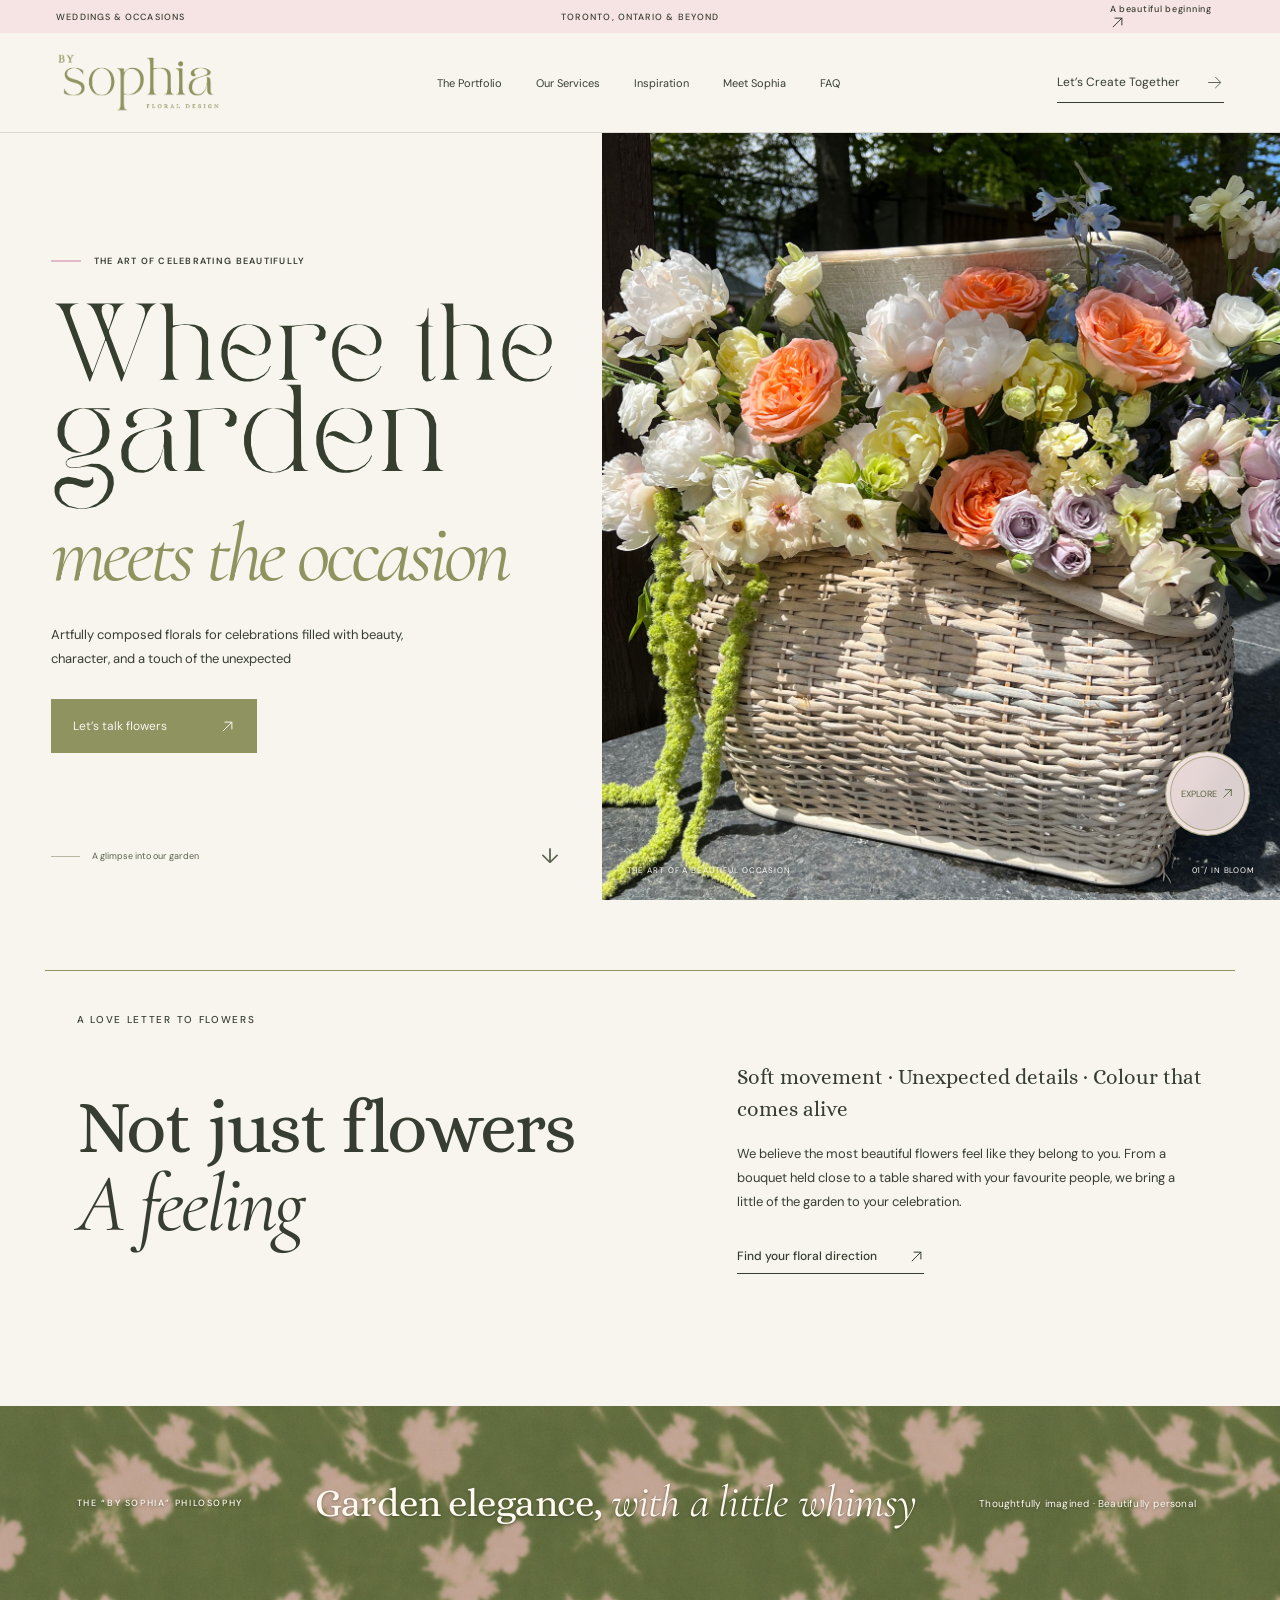
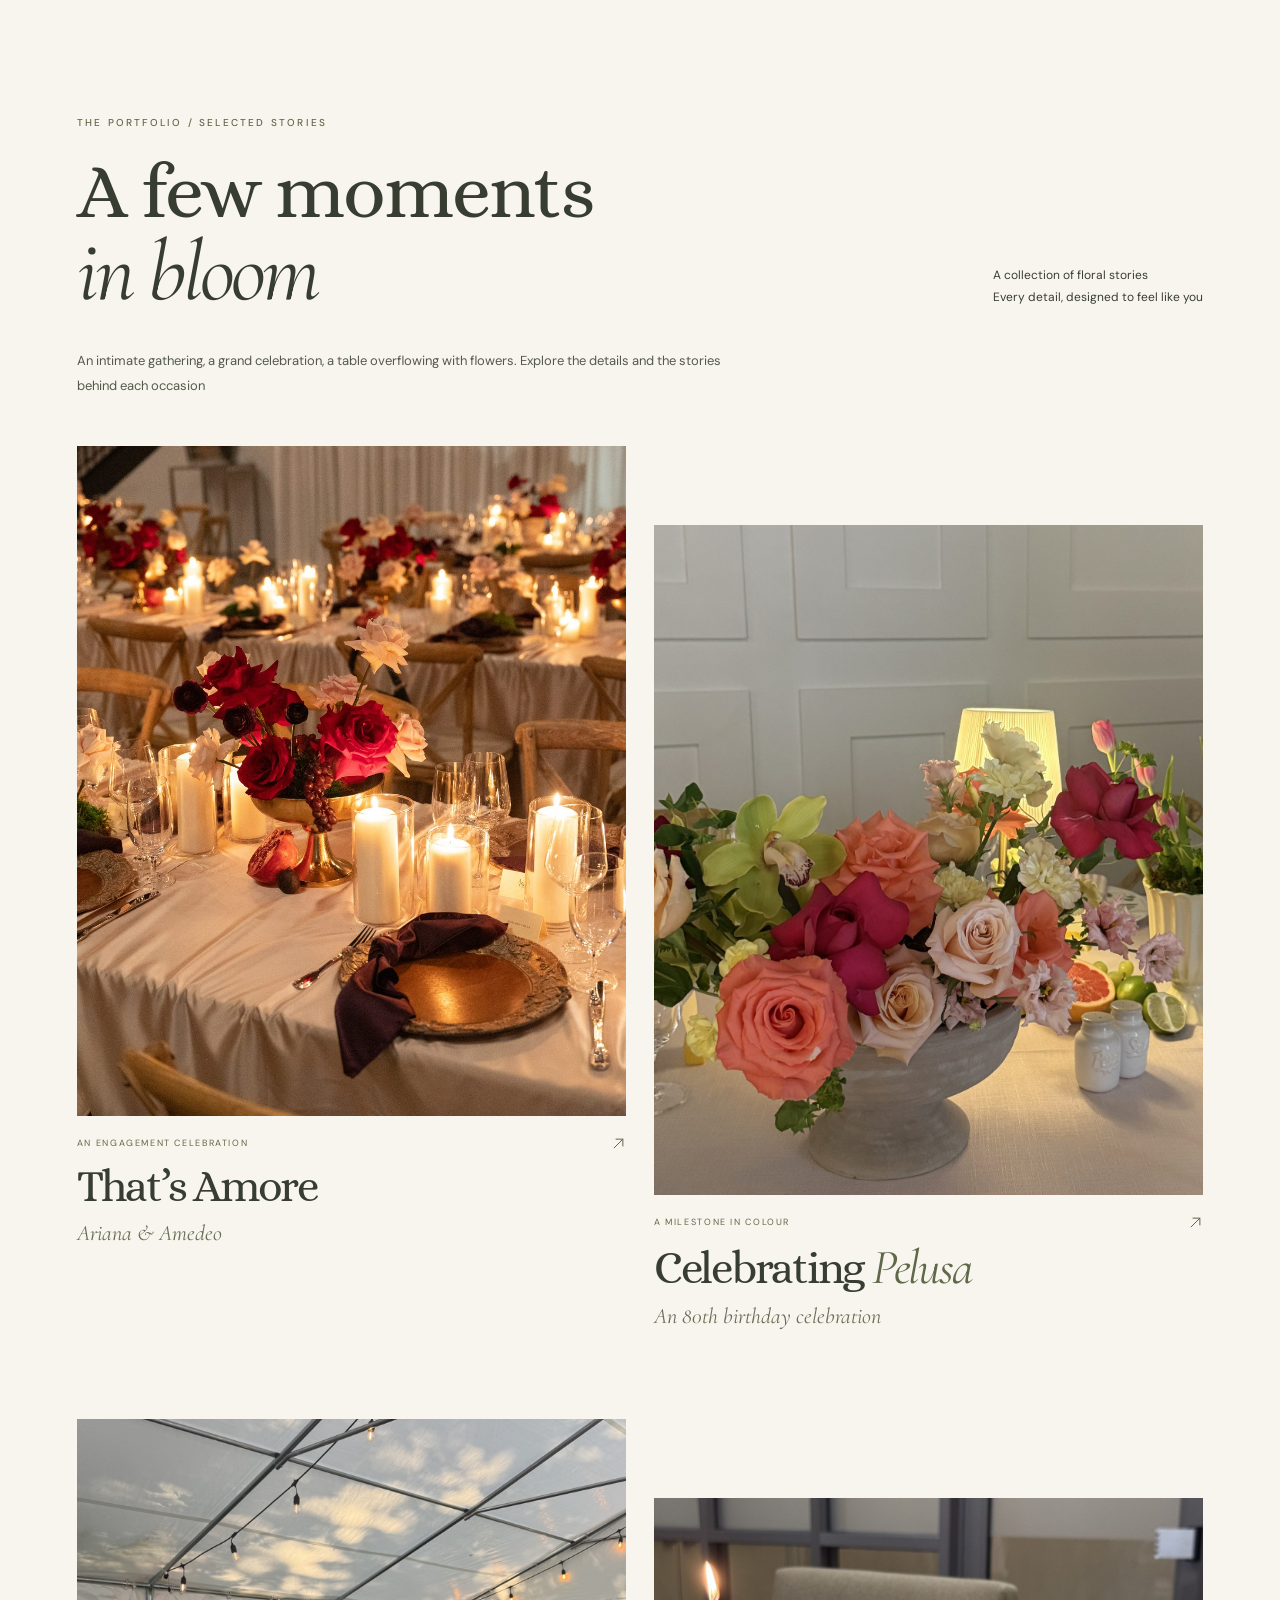
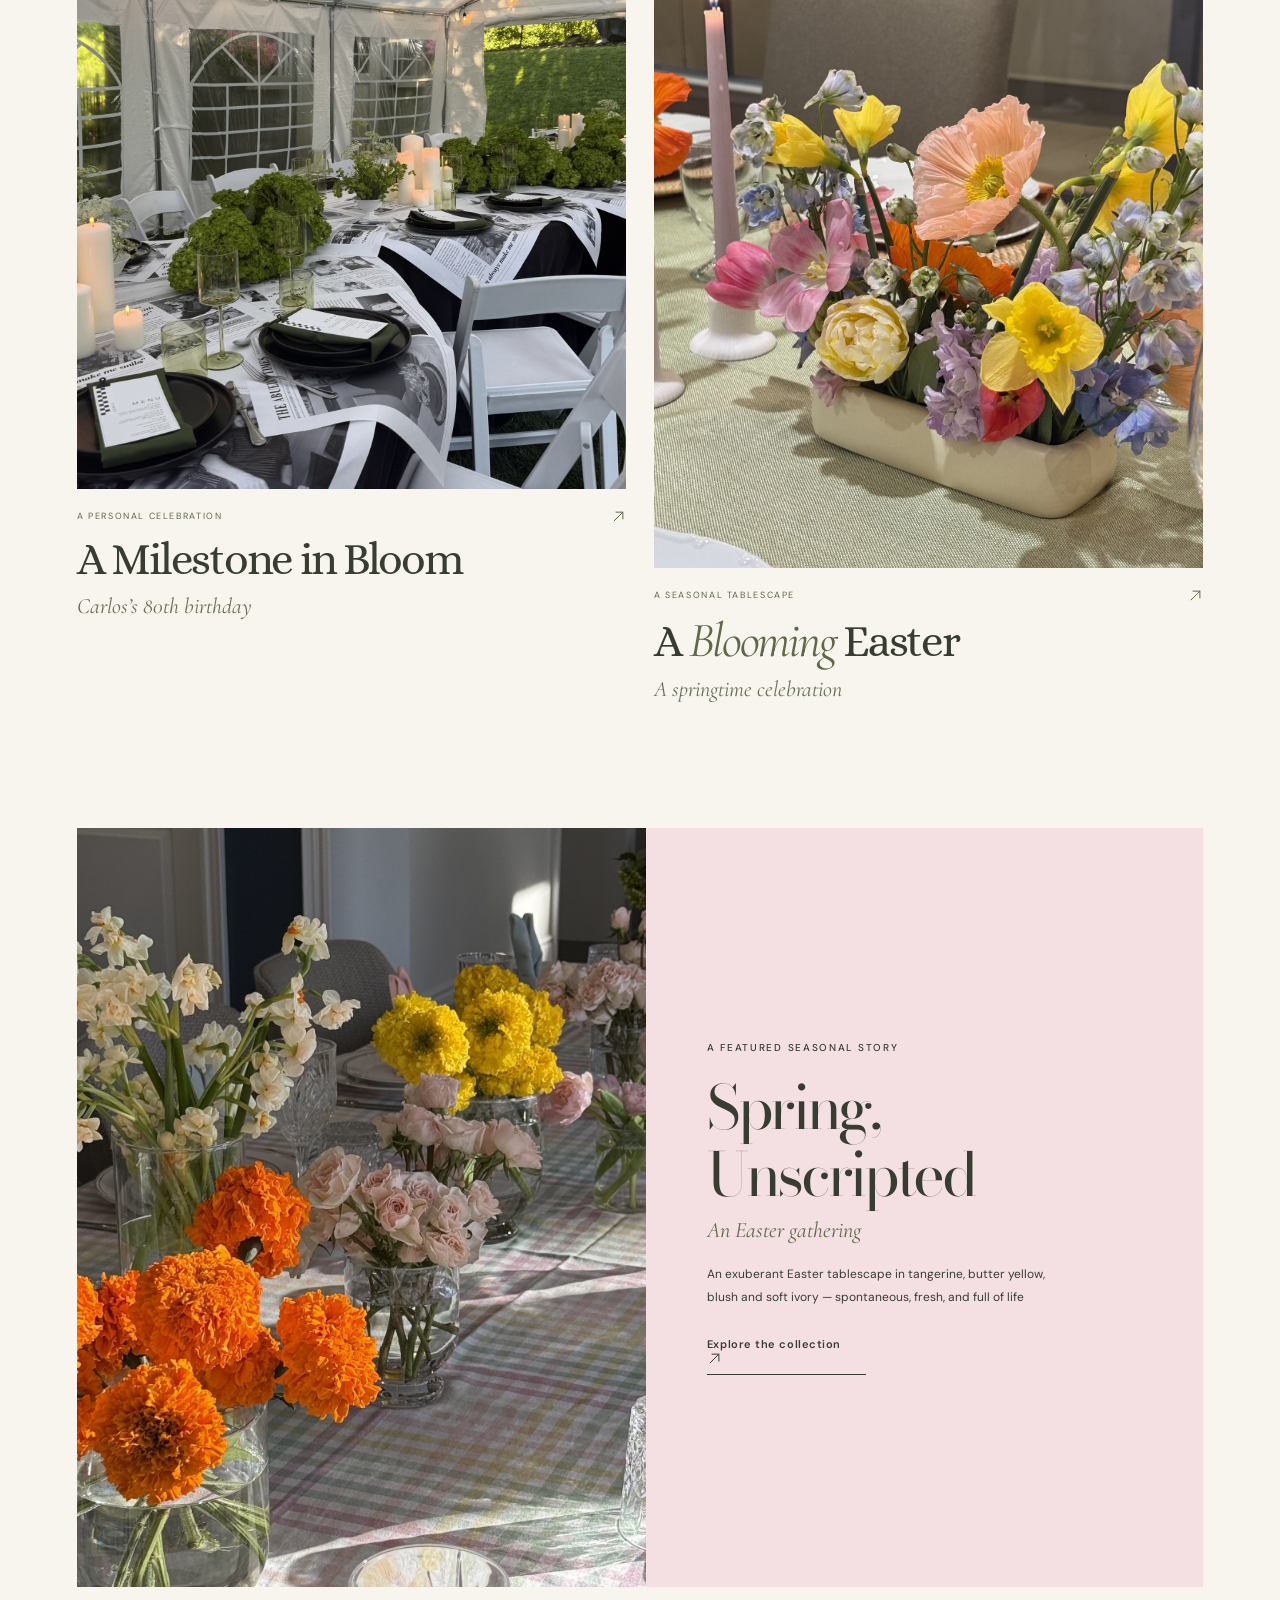
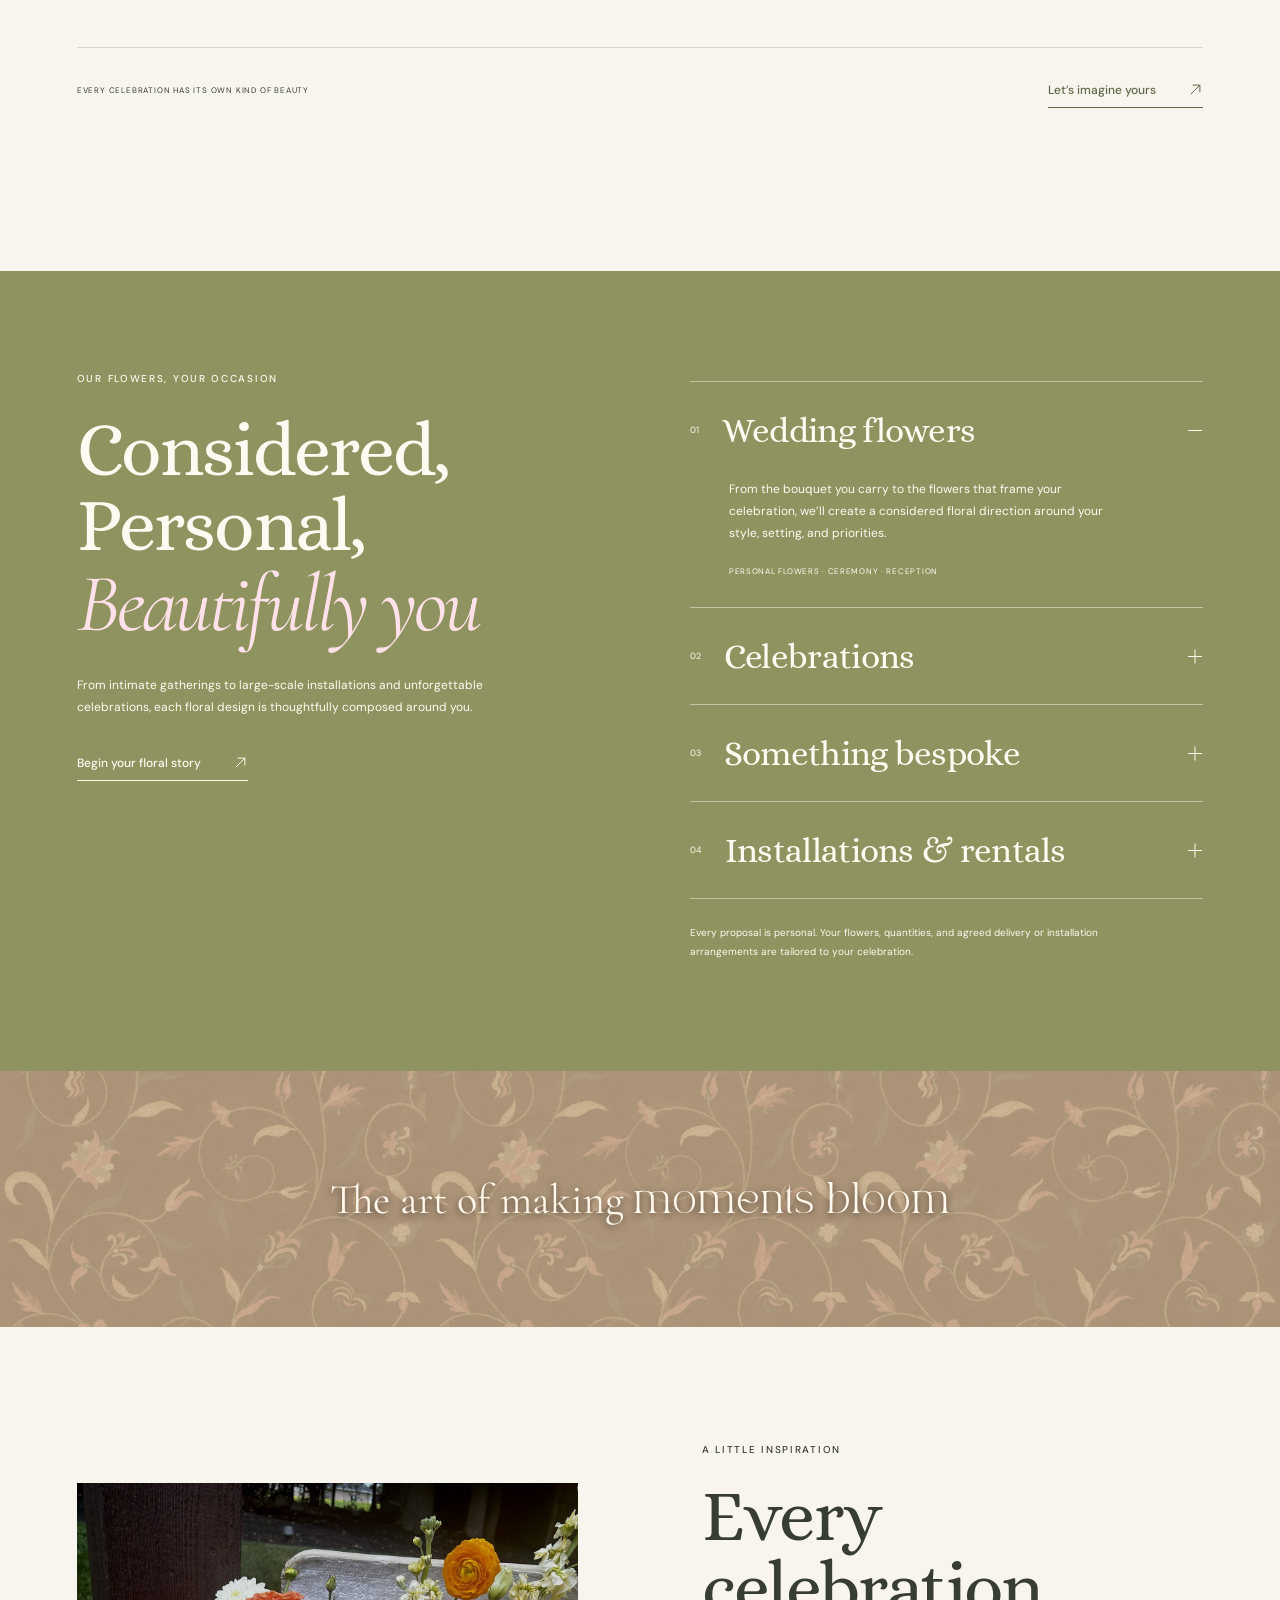
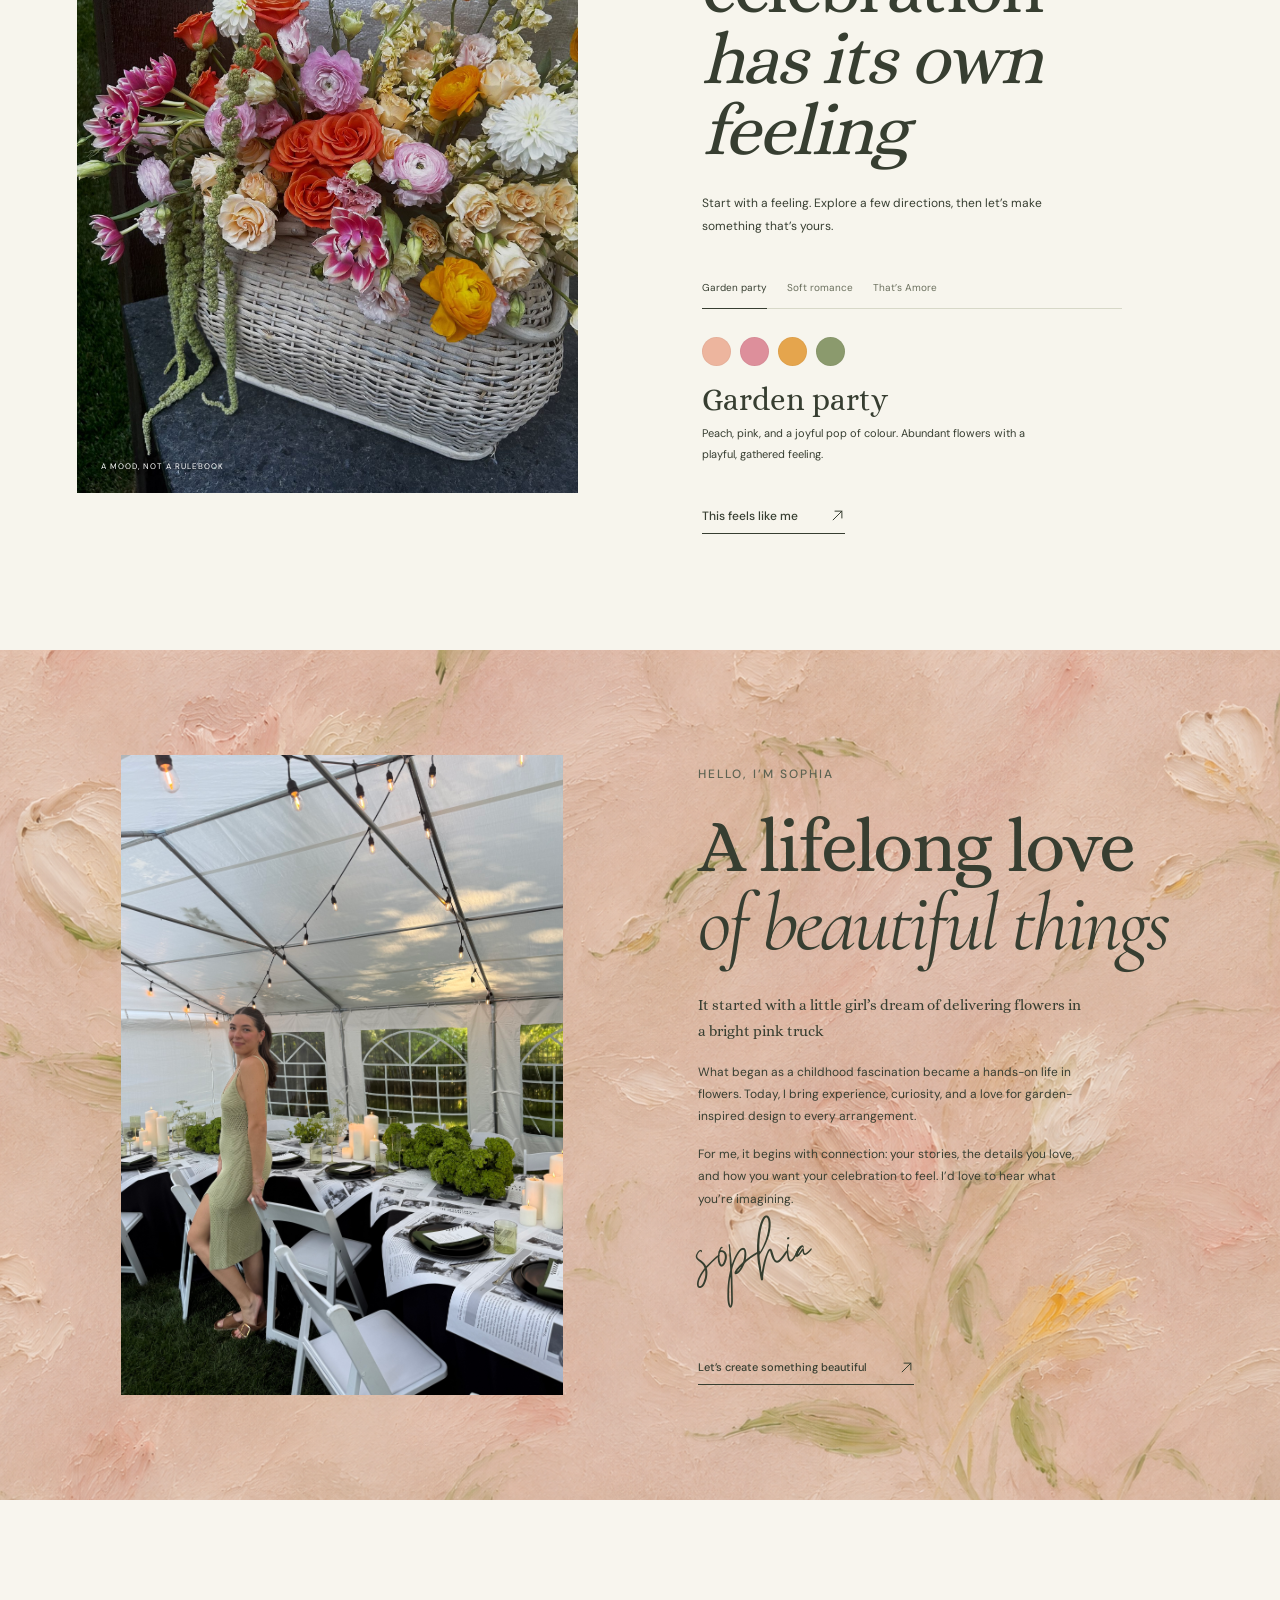
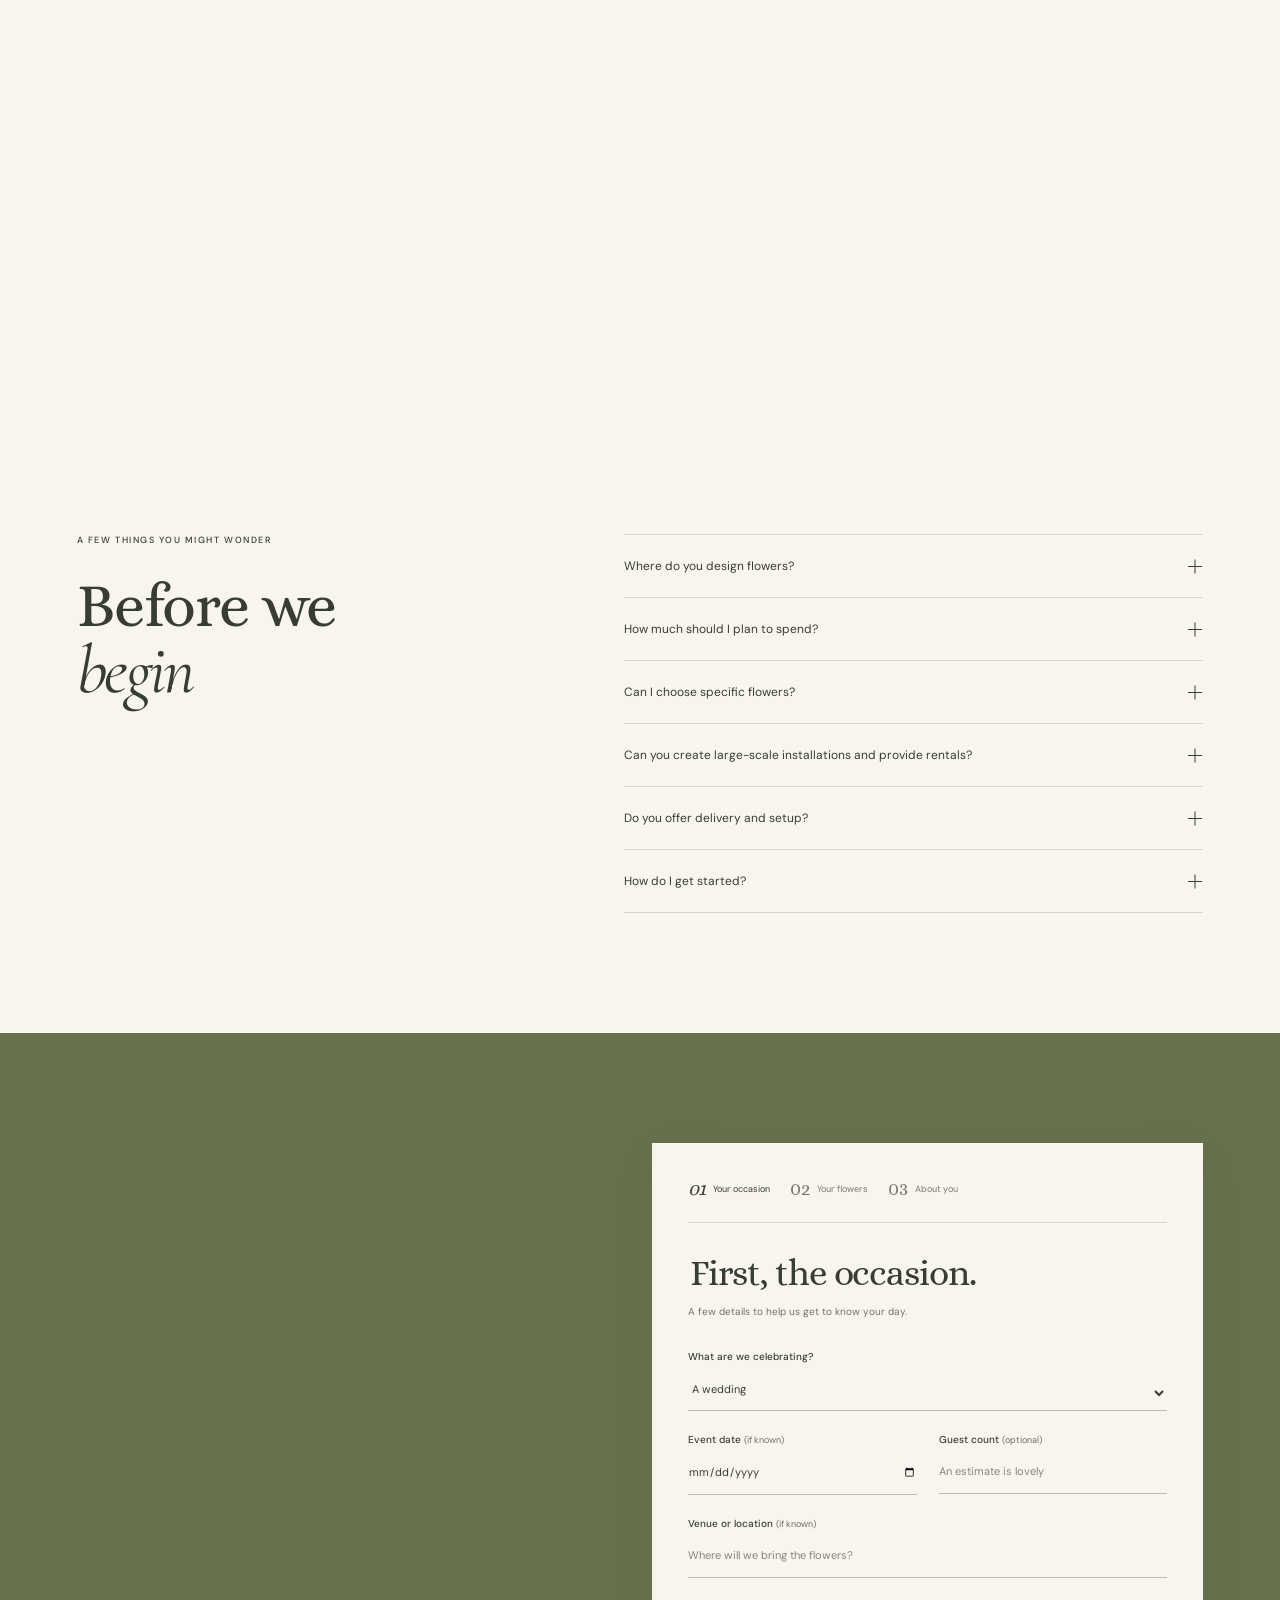
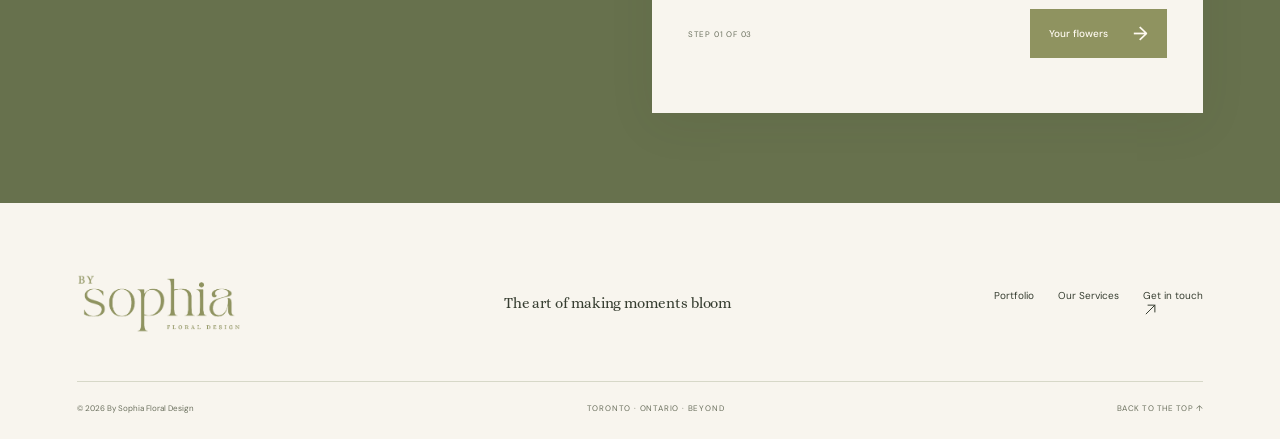
==== index.html @ 2175a959 "Restore original homepage structure and remove incorrect vines" ====
<!doctype html>


<html lang="en">
<head>
<meta charset="utf-8"/>
<meta content="width=device-width, initial-scale=1" name="viewport"/>
<meta content="#8f9360" name="theme-color"/>
<meta content="Garden-inspired wedding and event floral design in Toronto and the GTA. By Sophia Floral Design creates custom bouquets, tablescapes and floral installations." name="description"/>
<title>Toronto Wedding &amp; Event Floral Designer | By Sophia Floral Design</title>
<link rel="canonical" href="https://bysophiafloraldesign.ca/"/>
<meta property="og:type" content="website"/>
<meta property="og:site_name" content="By Sophia Floral Design"/>
<meta property="og:title" content="Toronto Wedding &amp; Event Floral Designer | By Sophia Floral Design"/>
<meta property="og:description" content="Garden-inspired wedding and event floral design in Toronto and the GTA. By Sophia Floral Design creates custom bouquets, tablescapes and floral installations."/>
<meta property="og:url" content="https://bysophiafloraldesign.ca/"/>
<meta property="og:image" content="https://bysophiafloraldesign.ca/assets/images/editorial-01.jpg"/>
<meta name="twitter:card" content="summary_large_image"/>
<script type="application/ld+json">{"@context":"https://schema.org","@type":"Florist","name":"By Sophia Floral Design","url":"https://bysophiafloraldesign.ca/","image":"https://bysophiafloraldesign.ca/assets/images/editorial-01.jpg","description":"Garden-inspired wedding and event floral design in Toronto and the GTA. By Sophia Floral Design creates custom bouquets, tablescapes and floral installations.","email":"bysophiafloraldesign@gmail.com","areaServed":[{"@type":"Place","name":"Toronto, Ontario"},{"@type":"Place","name":"Greater Toronto Area, Ontario"}],"hasOfferCatalog":{"@type":"OfferCatalog","name":"Floral Design Services","itemListElement":[{"@type":"OfferCatalog","name":"Wedding floral design"},{"@type":"OfferCatalog","name":"Event floral design"},{"@type":"OfferCatalog","name":"Floral installations and tablescapes"}]}}</script>

<link href="assets/favicon-s.svg?v=3" rel="icon" type="image/svg+xml"/>
<link href="https://fonts.googleapis.com" rel="preconnect"/><link crossorigin="" href="https://fonts.gstatic.com" rel="preconnect"/><link href="https://fonts.googleapis.com/css2?family=Alice&amp;family=Bodoni+Moda:ital,wght@0,400;1,400&amp;family=Cormorant+Garamond:ital,wght@0,400;1,400&amp;family=DM+Sans:wght@400;500;600&amp;display=swap" rel="stylesheet"/>
<link href="styles.css" rel="stylesheet"/><link href="approved-design.css?v=20261114-damask" rel="stylesheet"/>
<script defer="" src="script.js?v=palette-mood-4"></script>
<link rel="preconnect" href="https://fonts.googleapis.com"/><link rel="preconnect" href="https://fonts.gstatic.com" crossorigin/><link href="https://fonts.googleapis.com/css2?family=Pinyon+Script&amp;display=swap" rel="stylesheet"/><style>
/* Flower-first editorial strip: pale warm wash, readable one-line title. */
@font-face{font-family:"Tan Pearl";src:url("tan-pearl.otf") format("opentype");font-display:swap}
.editorial-break.editorial-break-full{display:block!important;position:relative!important;height:clamp(180px,20vw,270px)!important;min-height:0!important;overflow:hidden!important;background:#d6c4a7}
.editorial-break.editorial-break-full>img{position:absolute!important;inset:0!important;width:100%!important;height:100%!important;object-fit:cover!important;object-position:50% 35%!important;filter:none!important}
.editorial-break.editorial-break-full:after{content:"";position:absolute!important;inset:0!important;background:rgba(220,198,163,.68)!important;pointer-events:none}
.editorial-break.editorial-break-full .editorial-break-copy{position:absolute!important;inset:0!important;top:0!important;left:0!important;right:0!important;bottom:0!important;transform:none!important;display:flex!important;align-items:center!important;justify-content:center!important;text-align:center!important;max-width:none!important;width:100%!important;padding:8px 12px!important;box-sizing:border-box!important;z-index:2!important;color:#fffaf1!important}
.editorial-break.editorial-break-full .editorial-break-copy p.editorial-statement{display:flex!important;flex-direction:row!important;align-items:baseline!important;justify-content:center!important;gap:.22em!important;font-size:clamp(27px,3.3vw,57px)!important;line-height:1.12!important;letter-spacing:0!important;margin:0!important;padding:0!important;white-space:nowrap!important;max-width:100%!important;color:#fffaf1!important;text-shadow:0 1px 5px rgba(38,36,27,.17)!important;transform:none!important}
.editorial-break-full .editorial-statement-serif{font-family:"Cormorant Garamond",Georgia,serif!important;font-size:1em!important;font-weight:400!important;font-style:normal!important;white-space:nowrap!important}
.editorial-break-full .editorial-statement-pearl{font-family:"Tan Pearl",Georgia,serif!important;font-size:.73em!important;font-weight:400!important;font-style:normal!important;white-space:nowrap!important}
@media(max-width:800px){
.editorial-break.editorial-break-full{height:145px!important;min-height:0!important}
.editorial-break.editorial-break-full>img{object-position:50% 35%!important;transform:scale(1.4)!important;transform-origin:50% 35%!important}
.editorial-break.editorial-break-full:after{background:rgba(220,198,163,.72)!important}
.editorial-break.editorial-break-full .editorial-break-copy p.editorial-statement{font-size:clamp(17px,4.35vw,32px)!important;gap:.16em!important}
}
</style></head>
<body>
<a class="skip-link" href="#main">Skip to content</a>
<div class="announcement"><span>WEDDINGS &amp; OCCASIONS</span><span class="announcement-location">TORONTO, ONTARIO &amp; BEYOND</span><a href="#enquire">A beautiful beginning <span aria-hidden="true"><svg class="text-arrow-icon" aria-hidden="true" viewBox="0 0 24 24" width="15" height="15" fill="none" stroke="currentColor" stroke-width="1.6" stroke-linecap="round" stroke-linejoin="round"><path d="M5 19 19 5M8 5h11v11"/></svg></span></a></div>
<header class="site-header" id="top">
<a aria-label="By Sophia Floral Design home" class="brand" href="#top" onclick="window.scrollTo({top:0,behavior:'smooth'});return false;"><img alt="By Sophia Floral Design" class="brand-logo" src="assets/logo-olive.png"/></a>
<nav aria-label="Main navigation" class="desktop-nav"><a href="#portfolio">The Portfolio</a><a href="#flowers">Our Services</a><a href="#inspiration">Inspiration</a><a href="#sophia">Meet Sophia</a><a href="#faq">FAQ</a></nav>
<a class="nav-enquire" href="#enquire">Let’s Create Together <svg aria-hidden="true" viewbox="0 0 24 24"><path d="M4 12h15M13 5l7 7-7 7"></path></svg></a>
<button aria-controls="mobile-nav" aria-expanded="false" aria-label="Open navigation" class="menu-toggle"><span></span><span></span></button>
<nav aria-label="Mobile navigation" class="mobile-nav" hidden="" id="mobile-nav"><a href="#portfolio">The Portfolio</a><a href="#flowers">Our Services</a><a href="#inspiration">Inspiration</a><a href="#sophia">Meet Sophia</a><a href="#faq">FAQ</a><a href="#enquire">Enquire about your flowers <span aria-hidden="true"><svg class="text-arrow-icon" aria-hidden="true" viewBox="0 0 24 24" width="15" height="15" fill="none" stroke="currentColor" stroke-width="1.6" stroke-linecap="round" stroke-linejoin="round"><path d="M5 19 19 5M8 5h11v11"/></svg></span></a></nav>
</header>
<main id="main">
<section aria-labelledby="hero-title" class="approved-hero" id="hero">
<div class="approved-hero-copy"><div class="approved-hero-inner">
<p class="approved-eyebrow">THE ART OF CELEBRATING BEAUTIFULLY</p>
<h1 id="hero-title" aria-label="Where the garden meets the occasion"><span class="approved-tan-line approved-tan-one"><img src="assets/tan-where-the.svg" alt=""></span><span class="approved-tan-line approved-tan-two"><img src="assets/tan-garden.svg" alt=""></span><em>meets the occasion</em></h1>
<p class="approved-description">Artfully composed florals for celebrations filled with beauty, character, and a touch of the unexpected</p>
<a class="approved-cta" href="#enquire">Let’s talk flowers <span aria-hidden="true"><svg class="text-arrow-icon" aria-hidden="true" viewBox="0 0 24 24" width="15" height="15" fill="none" stroke="currentColor" stroke-width="1.6" stroke-linecap="round" stroke-linejoin="round"><path d="M5 19 19 5M8 5h11v11"/></svg></span></a></div>
<div class="approved-hero-bottom"><span>A glimpse into our garden</span><span>↓</span></div></div>
<div class="approved-hero-photo"><img src="IMG_4967%202.jpeg" alt="Colourful garden floral basket arrangement"><div class="approved-photo-caption"><span>THE ART OF A BEAUTIFUL OCCASION</span><span>01 / IN BLOOM</span></div><a href="#portfolio" class="approved-photo-round">EXPLORE <svg class="text-arrow-icon" aria-hidden="true" viewBox="0 0 24 24" width="15" height="15" fill="none" stroke="currentColor" stroke-width="1.6" stroke-linecap="round" stroke-linejoin="round"><path d="M5 19 19 5M8 5h11v11"/></svg></a></div>
</section>
<section aria-labelledby="intro-title" class="intro section-wrap" id="intro">
<p class="eyebrow reveal">A LOVE LETTER TO FLOWERS</p>
<div class="intro-layout"><h2 class="reveal" id="intro-title">Not just flowers<br/><em>A feeling</em></h2><div class="intro-text reveal"><p>Soft movement · Unexpected details · Colour that comes alive</p><p>We believe the most beautiful flowers feel like they belong to you. From a bouquet held close to a table shared with your favourite people, we bring a little of the garden to your celebration.</p><a class="text-link" href="#inspiration">Find your floral direction <span aria-hidden="true"><svg class="text-arrow-icon" aria-hidden="true" viewBox="0 0 24 24" width="15" height="15" fill="none" stroke="currentColor" stroke-width="1.6" stroke-linecap="round" stroke-linejoin="round"><path d="M5 19 19 5M8 5h11v11"/></svg></span></a></div></div>
</section><section aria-label="The By Sophia design philosophy" class="brand-note"><div class="brand-note-inner section-wrap"><span class="brand-note-kicker">THE “BY SOPHIA” PHILOSOPHY</span><p>Garden elegance, <em>with a little whimsy</em></p><span class="brand-note-caption">Thoughtfully imagined · Beautifully personal</span></div></section>
<section aria-labelledby="portfolio-title" class="portfolio section-wrap" id="portfolio"><div class="section-heading reveal"><div><p class="eyebrow">THE PORTFOLIO / SELECTED STORIES</p><h2 id="portfolio-title">A few moments<br/><em>in bloom</em></h2></div><p>A collection of floral stories<br/>Every detail, designed to feel like you</p></div><p class="portfolio-intro">An intimate gathering, a grand celebration, a table overflowing with flowers. Explore the details and the stories behind each occasion</p><div class="project-grid"><a aria-label="Explore That’s Amore portfolio" class="project-card reveal" href="portfolio/thats-amore.html"><span class="project-image"><img alt="Florals from That’s Amore" loading="lazy" src="assets/images/engagement-02.jpg"/><span aria-hidden="true" class="project-view">VIEW THE STORY  <svg class="text-arrow-icon" aria-hidden="true" viewBox="0 0 24 24" width="15" height="15" fill="none" stroke="currentColor" stroke-width="1.6" stroke-linecap="round" stroke-linejoin="round"><path d="M5 19 19 5M8 5h11v11"/></svg></span></span><span class="project-meta"><span class="project-kind">AN ENGAGEMENT CELEBRATION</span><span aria-hidden="true" class="project-arrow"><svg class="text-arrow-icon" aria-hidden="true" viewBox="0 0 24 24" width="15" height="15" fill="none" stroke="currentColor" stroke-width="1.6" stroke-linecap="round" stroke-linejoin="round"><path d="M5 19 19 5M8 5h11v11"/></svg></span></span><span class="project-title">That’s Amore</span><span class="project-client">Ariana &amp; Amedeo</span></a><a aria-label="Explore Celebrating Pelusa portfolio" class="project-card reveal" href="portfolio/celebrating-pelusa.html"><span class="project-image"><img alt="Florals from Celebrating Pelusa" loading="lazy" src="assets/images/pelusa-06.jpg"/><span aria-hidden="true" class="project-view">VIEW THE STORY  <svg class="text-arrow-icon" aria-hidden="true" viewBox="0 0 24 24" width="15" height="15" fill="none" stroke="currentColor" stroke-width="1.6" stroke-linecap="round" stroke-linejoin="round"><path d="M5 19 19 5M8 5h11v11"/></svg></span></span><span class="project-meta"><span class="project-kind">A MILESTONE IN COLOUR</span><span aria-hidden="true" class="project-arrow"><svg class="text-arrow-icon" aria-hidden="true" viewBox="0 0 24 24" width="15" height="15" fill="none" stroke="currentColor" stroke-width="1.6" stroke-linecap="round" stroke-linejoin="round"><path d="M5 19 19 5M8 5h11v11"/></svg></span></span><span class="project-title">Celebrating <em>Pelusa</em></span><span class="project-client">An 80th birthday celebration</span></a><a aria-label="Explore A Milestone in Bloom portfolio" class="project-card reveal" href="portfolio/a-milestone-in-bloom.html"><span class="project-image"><img alt="Green hydrangeas, candlelight and newspaper-inspired table styling for Carlos’s 80th birthday" loading="lazy" src="assets/images/carlos-new-1944.jpg"/><span aria-hidden="true" class="project-view">VIEW THE STORY  <svg class="text-arrow-icon" aria-hidden="true" viewBox="0 0 24 24" width="15" height="15" fill="none" stroke="currentColor" stroke-width="1.6" stroke-linecap="round" stroke-linejoin="round"><path d="M5 19 19 5M8 5h11v11"/></svg></span></span><span class="project-meta"><span class="project-kind">A PERSONAL CELEBRATION</span><span aria-hidden="true" class="project-arrow"><svg class="text-arrow-icon" aria-hidden="true" viewBox="0 0 24 24" width="15" height="15" fill="none" stroke="currentColor" stroke-width="1.6" stroke-linecap="round" stroke-linejoin="round"><path d="M5 19 19 5M8 5h11v11"/></svg></span></span><span class="project-title">A Milestone in Bloom</span><span class="project-client">Carlos’s 80th birthday</span></a><a aria-label="Explore A Blooming Easter portfolio" class="project-card reveal" href="portfolio/a-blooming-easter.html"><span class="project-image"><img alt="Florals from A Blooming Easter" loading="lazy" src="assets/images/blooming-easter-01.jpg"/><span aria-hidden="true" class="project-view">VIEW THE STORY  <svg class="text-arrow-icon" aria-hidden="true" viewBox="0 0 24 24" width="15" height="15" fill="none" stroke="currentColor" stroke-width="1.6" stroke-linecap="round" stroke-linejoin="round"><path d="M5 19 19 5M8 5h11v11"/></svg></span></span><span class="project-meta"><span class="project-kind">A SEASONAL TABLESCAPE</span><span aria-hidden="true" class="project-arrow"><svg class="text-arrow-icon" aria-hidden="true" viewBox="0 0 24 24" width="15" height="15" fill="none" stroke="currentColor" stroke-width="1.6" stroke-linecap="round" stroke-linejoin="round"><path d="M5 19 19 5M8 5h11v11"/></svg></span></span><span class="project-title">A <em>Blooming</em> Easter</span><span class="project-client">A springtime celebration</span></a></div><a aria-label="Explore Spring, Unscripted" class="spring-feature reveal" href="portfolio/spring-unscripted.html"><span class="spring-feature-image"><img alt="Orange, yellow, and blush flowers gathered along a light-filled Easter table" loading="lazy" src="assets/images/spring-unscripted-06.jpg"/></span><span class="spring-feature-text"><span class="eyebrow">A FEATURED SEASONAL STORY</span><span class="spring-feature-title">Spring, Unscripted</span><span class="spring-feature-subtitle">An Easter gathering</span><span class="spring-feature-description">An exuberant Easter tablescape in tangerine, butter yellow, blush and soft ivory — spontaneous, fresh, and full of life</span><span class="spring-feature-link">Explore the collection <span aria-hidden="true"><svg class="text-arrow-icon" aria-hidden="true" viewBox="0 0 24 24" width="15" height="15" fill="none" stroke="currentColor" stroke-width="1.6" stroke-linecap="round" stroke-linejoin="round"><path d="M5 19 19 5M8 5h11v11"/></svg></span></span></span></a><div class="portfolio-bottom"><span>EVERY CELEBRATION HAS ITS OWN KIND OF BEAUTY</span><a class="text-link" href="#enquire">Let’s imagine yours <span aria-hidden="true"><svg class="text-arrow-icon" aria-hidden="true" viewBox="0 0 24 24" width="15" height="15" fill="none" stroke="currentColor" stroke-width="1.6" stroke-linecap="round" stroke-linejoin="round"><path d="M5 19 19 5M8 5h11v11"/></svg></span></a></div></section>
<section aria-labelledby="services-title" class="services" id="flowers"><div class="section-wrap services-layout"><div class="services-intro reveal"><p class="eyebrow">OUR FLOWERS, YOUR OCCASION</p><h2 id="services-title">Considered,<br/>Personal,<br/><em>Beautifully you</em></h2><p>From intimate gatherings to large-scale installations and unforgettable celebrations, each floral design is thoughtfully composed around you.</p><a class="text-link" href="#enquire">Begin your floral story <span aria-hidden="true"><svg class="text-arrow-icon" aria-hidden="true" viewBox="0 0 24 24" width="15" height="15" fill="none" stroke="currentColor" stroke-width="1.6" stroke-linecap="round" stroke-linejoin="round"><path d="M5 19 19 5M8 5h11v11"/></svg></span></a></div><div class="service-list reveal"><details class="service" open=""><summary><span class="service-number">01</span><span>Wedding flowers</span><span aria-hidden="true" class="detail-toggle"></span></summary><div class="service-body"><p>From the bouquet you carry to the flowers that frame your celebration, we’ll create a considered floral direction around your style, setting, and priorities.</p><span class="service-inclusions">PERSONAL FLOWERS · CEREMONY · RECEPTION</span></div></details><details class="service"><summary><span class="service-number">02</span><span>Celebrations</span><span aria-hidden="true" class="detail-toggle"></span></summary><div class="service-body"><p>Engagements, birthdays, showers, and gatherings deserve flowers that feel personal. A few beautiful details can make a room feel entirely your own.</p><span class="service-inclusions">ENGAGEMENTS · SHOWERS · MILESTONES</span></div></details><details class="service"><summary><span class="service-number">03</span><span>Something bespoke</span><span aria-hidden="true" class="detail-toggle"></span></summary><div class="service-body"><p>For moments that call for something a little unexpected, we create custom floral details shaped around your vision, setting, and story.</p><span class="service-inclusions">YOUR IDEAS · A PERSONAL PROPOSAL</span></div></details><details class="service"><summary><span class="service-number">04</span><span>Installations &amp; rentals</span><span aria-hidden="true" class="detail-toggle"></span></summary><div class="service-body"><p>From statement-making floral installations to rental pieces that bring a setting together, we create designs that feel considered at every scale. We’ll discuss available rental options, your venue, and the setup required as part of your custom proposal.</p><span class="service-inclusions">LARGE-SCALE FLORALS · RENTAL PIECES · ON-SITE SETUP</span></div></details><p class="services-note">Every proposal is personal. Your flowers, quantities, and agreed delivery or installation arrangements are tailored to your celebration.</p></div></div></section>
<section aria-label="A moment in the garden" class="editorial-break editorial-break-full"><img alt="Pastel garden roses and seasonal blooms overflowing from a woven floral basket" loading="lazy" src="IMG_4967%202.jpeg"/><div class="editorial-break-copy"><p class="editorial-statement"><span class="editorial-statement-serif">The art of making</span> <span class="editorial-statement-pearl">moments bloom</span></p></div></section><section aria-labelledby="palette-title" class="palette-section section-wrap" id="inspiration"><div class="palette-photo-wrap reveal"><img alt="A woven basket overflowing with peach and pink garden flowers" id="palette-image" loading="lazy" src="assets/images/editorial-01.jpg"/><span class="image-note">A MOOD, NOT A RULEBOOK</span></div><div class="palette-content reveal"><p class="eyebrow">A LITTLE INSPIRATION</p><h2 id="palette-title">Every celebration<br/><em>has its own feeling</em></h2><p>Start with a feeling. Explore a few directions, then let’s make something that’s yours.</p><div aria-label="Floral inspiration" class="palette-tabs" role="tablist"><button aria-controls="palette-panel" aria-selected="true" data-palette="party" id="tab-party" role="tab">Garden party</button><button aria-controls="palette-panel" aria-selected="false" data-palette="romance" id="tab-romance" role="tab" tabindex="-1">Soft romance</button><button aria-controls="palette-panel" aria-selected="false" data-palette="natural" id="tab-natural" role="tab" tabindex="-1">That’s Amore</button></div><div aria-labelledby="tab-party" class="palette-panel" id="palette-panel" role="tabpanel" tabindex="0"><div aria-label="Peach, rose pink, warm gold and garden green" class="swatches"><span style="--swatch:#edb59e"></span><span style="--swatch:#dd8f9b"></span><span style="--swatch:#e5a54d"></span><span style="--swatch:#8b9a6d"></span></div><h3 id="palette-name">Garden party</h3><p id="palette-description">Peach, pink, and a joyful pop of colour. Abundant flowers with a playful, gathered feeling.</p></div><button class="text-link palette-select" type="button">This feels like me <span aria-hidden="true"><svg class="text-arrow-icon" aria-hidden="true" viewBox="0 0 24 24" width="15" height="15" fill="none" stroke="currentColor" stroke-width="1.6" stroke-linecap="round" stroke-linejoin="round"><path d="M5 19 19 5M8 5h11v11"/></svg></span></button></div></section>
<section aria-labelledby="about-title" class="about" id="sophia"><div class="section-wrap about-layout"><div class="about-image-wrap reveal"><img alt="Sophia at a thoughtfully styled celebration" loading="lazy" src="IMG_1965%202.jpeg"/></div><div class="about-copy reveal"><p class="eyebrow">HELLO, I’M SOPHIA</p><h2 id="about-title">A lifelong love<br/><em>of beautiful things</em></h2><p class="about-lead">It started with a little girl’s dream of delivering flowers in a bright pink truck</p><p>What began as a childhood fascination became a hands-on life in flowers. Today, I bring experience, curiosity, and a love for garden-inspired design to every arrangement.</p><p>For me, it begins with connection: your stories, the details you love, and how you want your celebration to feel. I’d love to hear what you’re imagining.</p><span class="signature">sophia</span><a class="text-link" href="#enquire">Let’s create something beautiful <span aria-hidden="true"><svg class="text-arrow-icon" aria-hidden="true" viewBox="0 0 24 24" width="15" height="15" fill="none" stroke="currentColor" stroke-width="1.6" stroke-linecap="round" stroke-linejoin="round"><path d="M5 19 19 5M8 5h11v11"/></svg></span></a></div></div></section>
<section aria-labelledby="process-title" class="process section-wrap"><div class="section-heading reveal"><div><p class="eyebrow">FROM AN IDEA TO IN BLOOM</p><h2 id="process-title">A thoughtful process<br/><em>A personal beginning</em></h2></div><p>We’ll take it one beautiful step at a time.</p></div><div class="process-grid"><div class="process-step reveal"><span>01 / CONNECT</span><h3>Tell me your story</h3><p>Your date, your setting, the details you love. We begin with a conversation about what matters to you.</p></div><div class="process-step reveal"><span>02 / IMAGINE</span><h3>Find your direction</h3><p>We explore colours, priorities, and a bespoke floral proposal with a clear scope for your occasion.</p></div><div class="process-step reveal"><span>03 / CREATE</span><h3>Bring it into bloom</h3><p>We confirm the details, flowers, and agreed delivery or installation arrangements for your celebration.</p></div></div></section>
<section aria-labelledby="faq-title" class="faq-section section-wrap" id="faq"><div class="faq-intro"><p class="eyebrow">A FEW THINGS YOU MIGHT WONDER</p><h2 id="faq-title">Before we<br/><em>begin</em></h2></div><div class="faq-list"><details><summary>Where do you design flowers?<span aria-hidden="true" class="detail-toggle"></span></summary><p>By Sophia Floral Design serves Toronto, the Greater Toronto Area, and beyond. Tell us where you’re celebrating so we can plan the floral design, delivery, and installation around your venue.</p></details><details><summary>How much should I plan to spend?<span aria-hidden="true" class="detail-toggle"></span></summary><p>Each proposal is tailored to your flowers, quantities, and service needs. Sharing a comfortable budget helps us focus on what matters most and explore a realistic design direction together.</p></details><details><summary>Can I choose specific flowers?<span aria-hidden="true" class="detail-toggle"></span></summary><p>Absolutely share your favourites. Flower availability changes with the season, so we’ll discuss options and suitable alternatives that preserve the colours and overall feeling you love.</p></details><details><summary>Can you create large-scale installations and provide rentals?<span aria-hidden="true" class="detail-toggle"></span></summary><p>Yes. Alongside bouquets and table arrangements, we design larger-scale floral installations and offer rental pieces to complement your event. Share your vision and venue details, and we’ll discuss available rental options, installation requirements, and how everything can come together in a tailored proposal.</p></details><details><summary>Do you offer delivery and setup?<span aria-hidden="true" class="detail-toggle"></span></summary><p>Absolutely. Delivery and professional installation are important parts of many of our floral proposals. We’ll plan the setup around your venue, timing, and design needs, and outline any delivery, installation, or removal services in your custom proposal.</p></details><details><summary>How do I get started?<span aria-hidden="true" class="detail-toggle"></span></summary><p>Share your celebration details below or contact Sophia directly. We’ll discuss your ideas and availability before developing a proposal. An enquiry alone does not reserve your event date.</p></details></div></section>
<section aria-labelledby="enquiry-title" class="enquiry-section" id="enquire"><div class="section-wrap enquiry-layout"><div class="enquiry-intro reveal"><p class="eyebrow">SOMETHING BEAUTIFUL STARTS HERE</p><h2 id="enquiry-title">Let’s make<br/>something<br/><em>beautiful</em></h2><p>A date, a feeling, a few favourite flowers.<br/>Tell me what you’re imagining.</p><div class="contact-links"><a href="mailto:bysophiafloraldesign@gmail.com">bysophiafloraldesign@gmail.com <span aria-hidden="true"><svg class="text-arrow-icon" aria-hidden="true" viewBox="0 0 24 24" width="15" height="15" fill="none" stroke="currentColor" stroke-width="1.6" stroke-linecap="round" stroke-linejoin="round"><path d="M5 19 19 5M8 5h11v11"/></svg></span></a><a href="tel:+12892332208">289 233 2208 <span aria-hidden="true"><svg class="text-arrow-icon" aria-hidden="true" viewBox="0 0 24 24" width="15" height="15" fill="none" stroke="currentColor" stroke-width="1.6" stroke-linecap="round" stroke-linejoin="round"><path d="M5 19 19 5M8 5h11v11"/></svg></span></a><span>Toronto, Ontario · By appointment</span></div></div>
<div class="enquiry-form-wrap" id="enquiry-form-start"><div aria-label="Enquiry steps" class="form-progress" role="group"><span class="step-indicator current" data-step="1"><span>01</span> Your occasion</span><span class="step-indicator" data-step="2"><span>02</span> Your flowers</span><span class="step-indicator" data-step="3"><span>03</span> About you</span></div>
<form id="enquiry-form" action="https://formspree.io/f/mnpdqdpr" method="POST" novalidate=""><input type="text" name="_gotcha" tabindex="-1" autocomplete="off" aria-hidden="true" style="position:absolute;left:-9999px;opacity:0"/>
<div class="form-error" hidden="" id="form-error" role="alert"></div>
<fieldset class="form-step" data-step="1"><legend>First, the occasion.</legend><p class="form-help">A few details to help us get to know your day.</p><div class="field"><label for="occasion">What are we celebrating?</label><select id="occasion" name="occasion"><option value="Wedding">A wedding</option><option value="Engagement">An engagement</option><option value="Shower">A shower</option><option value="Birthday or milestone">A birthday or milestone</option><option value="Another lovely occasion">Another lovely occasion</option></select></div><div class="field-row"><div class="field"><label for="event-date">Event date <span>(if known)</span></label><input id="event-date" name="date" type="date"/></div><div class="field"><label for="guests">Guest count <span>(optional)</span></label><input id="guests" max="2000" min="1" name="guests" placeholder="An estimate is lovely" type="number"/></div></div><div class="field"><label for="venue">Venue or location <span>(if known)</span></label><input id="venue" maxlength="200" name="venue" placeholder="Where will we bring the flowers?"/></div><div class="form-actions"><span class="step-note">STEP 01 OF 03</span><button class="button button-dark next-step" type="button">Your flowers <span aria-hidden="true">→</span></button></div></fieldset>
<fieldset class="form-step" data-step="2" hidden=""><legend>A little floral dreaming.</legend><p class="form-help">There are no right answers. Start with what you love.</p><div class="field"><span class="field-label" id="flower-needs-label">What are you thinking of?</span><div aria-labelledby="flower-needs-label" class="choice-chips" role="group"><button aria-pressed="false" data-need="Bridal bouquets" type="button">Bridal bouquets</button><button aria-pressed="false" data-need="Ceremony flowers" type="button">Ceremony</button><button aria-pressed="false" data-need="Reception flowers" type="button">Reception</button><button aria-pressed="false" data-need="Statement floral features" type="button">Floral features</button><button aria-pressed="false" data-need="I’d love your guidance" type="button">I’d love guidance</button></div></div><div class="field-row"><div class="field"><label for="budget">Floral budget <span>(optional)</span></label><input id="budget" maxlength="100" name="budget" placeholder="A range, or let’s discuss"/></div><div class="field"><label for="mood">What colour direction are you envisioning? <span>(optional)</span></label><select id="mood" name="mood"><option value="Still dreaming">Still dreaming</option><option value="Soft pastels">Soft pastels</option><option value="Whites &amp; neutrals">Whites &amp; neutrals</option><option value="Bright &amp; colourful">Bright &amp; colourful</option><option value="Rich &amp; romantic">Rich &amp; romantic</option><option value="Seasonal &amp; organic">Seasonal &amp; organic</option><option value="Something entirely different">Something entirely different</option></select></div></div><div class="field"><label for="ideas">Colours, favourite flowers, little details… <span>(optional)</span></label><textarea id="ideas" maxlength="2000" name="ideas" placeholder="Tell us what’s on your moodboard." rows="3"></textarea></div><div class="field" style="margin-top:24px"><label for="inspiration-link">Show me what you’re dreaming of <span>(optional)</span></label><p class="form-help" style="margin:5px 0 12px">Have inspiration photos? Share a Pinterest board or album link here, or send us your favourite images once we connect.</p><input id="inspiration-link" name="inspiration-link" type="url" inputmode="url" maxlength="500" placeholder="Paste your Pinterest or inspiration link" autocomplete="url"/></div><div class="form-actions"><button class="form-back" type="button">← Back</button><button class="button button-dark next-step" type="button">About you <span aria-hidden="true">→</span></button></div></fieldset>
<fieldset class="form-step" data-step="3" hidden=""><legend>And a little about you.</legend><p class="form-help">We’d love to put a name to your beautiful ideas.</p><div class="field-row"><div class="field"><label for="name">Your name <span aria-hidden="true">*</span></label><input autocomplete="name" id="name" maxlength="120" name="name" placeholder="Your name" required=""/></div><div class="field"><label for="email">Email address <span aria-hidden="true">*</span></label><input autocomplete="email" id="email" maxlength="200" name="email" placeholder="you@example.com" required="" type="email"/></div></div><div class="field"><label for="phone">Phone number <span>(optional)</span></label><input autocomplete="tel" id="phone" maxlength="50" name="phone" placeholder="The best number to reach you" type="tel"/></div><div class="field"><label for="message">Anything else you’d like Sophia to know? <span>(optional)</span></label><textarea id="message" maxlength="2000" name="message" placeholder="A little more of your story…" rows="3"></textarea></div><p class="draft-explanation">Next, review your details before sending your enquiry securely to Sophia.</p><div class="form-actions"><button class="form-back" type="button">← Back</button><button class="button button-dark" type="submit">Review your enquiry <span aria-hidden="true">→</span></button></div></fieldset>
<div class="form-review" hidden="" id="form-review" tabindex="-1"><p class="eyebrow">READY WHEN YOU ARE</p><h3>Your story, so far</h3><p class="review-intro">Take a look before sending your enquiry directly to Sophia.</p><dl id="enquiry-summary"></dl><p class="review-privacy">Your enquiry will be sent securely through Formspree to Sophia. No email app required.</p><button class="button button-dark" id="send-enquiry" type="button">Send enquiry <span aria-hidden="true"><svg class="text-arrow-icon" aria-hidden="true" viewBox="0 0 24 24" width="15" height="15" fill="none" stroke="currentColor" stroke-width="1.6" stroke-linecap="round" stroke-linejoin="round"><path d="M5 19 19 5M8 5h11v11"/></svg></span></button><div class="review-buttons"><button class="text-link" id="edit-enquiry" type="button">Edit details <span aria-hidden="true">←</span></button></div><p aria-live="polite" class="copy-status" id="copy-status"></p></div>
</form>
</div>
</div></section>
</main>
<footer class="site-footer section-wrap"><div class="footer-top"><a aria-label="By Sophia Floral Design back to top" class="brand" href="#top"><img alt="By Sophia Floral Design" class="brand-logo" src="assets/logo-olive.png"/></a><p>The art of making moments bloom</p><div class="footer-links"><a href="#portfolio">Portfolio</a><a href="#flowers">Our Services</a><a href="#enquire">Get in touch <svg class="text-arrow-icon" aria-hidden="true" viewBox="0 0 24 24" width="15" height="15" fill="none" stroke="currentColor" stroke-width="1.6" stroke-linecap="round" stroke-linejoin="round"><path d="M5 19 19 5M8 5h11v11"/></svg></a></div></div><div class="footer-bottom"><span>© <span id="copyright-year">2026</span> By Sophia Floral Design</span><span>TORONTO · ONTARIO · BEYOND</span><a href="#top">BACK TO THE TOP ↑</a></div></footer>
<div class="toast" hidden="" id="toast" role="status"></div>
<noscript><div class="noscript-message">Explore the flowers and contact Sophia at <a href="mailto:bysophiafloraldesign@gmail.com">bysophiafloraldesign@gmail.com</a>. Enable JavaScript for the guided enquiry and gallery viewer.</div></noscript>
</body>
</html>
---- styles.css ----
:root{--cream:#f7f5ed;--paper:#fcfaf5;--olive:#59603e;--ink:#373e31;--muted:#757768;--line:#d6d5c8;--rose:#eadbd3;--serif:Cormorant,Georgia,serif;--sans:DM,Arial,sans-serif;--ease:cubic-bezier(.22,1,.36,1)}
*{box-sizing:border-box}html{scroll-behavior:smooth;scroll-padding-top:110px}body{margin:0;background:var(--cream);color:var(--ink);font-family:var(--sans);font-size:14px;-webkit-font-smoothing:antialiased}body.menu-open,body.lightbox-open{overflow:hidden}button,input,select,textarea{font:inherit}button,a,input,select,textarea,summary{-webkit-tap-highlight-color:transparent}a{color:inherit;text-decoration:none}button{color:inherit;cursor:pointer}button:not(.button){font-family:inherit}img{display:block;width:100%;height:100%;object-fit:cover}svg{display:block}button{border:0}button,a,summary{touch-action:manipulation}button:focus-visible,a:focus-visible,summary:focus-visible,input:focus-visible,select:focus-visible,textarea:focus-visible,[tabindex]:focus-visible{outline:2px solid #975767;outline-offset:5px}[hidden]{display:none!important}h1,h2,h3,p{margin:0}h1,h2,h3{font-family:var(--serif);font-weight:400}h2{font-size:clamp(48px,5.1vw,78px);line-height:.99;letter-spacing:-.035em}h2 em,h1 em{font-weight:400}p{line-height:1.85}::selection{background:#d7d9b4;color:#293423}.sr-only{position:absolute;width:1px;height:1px;padding:0;margin:-1px;overflow:hidden;clip:rect(0,0,0,0);white-space:nowrap;border:0}.skip-link{position:fixed;z-index:1000;top:-70px;left:20px;background:var(--ink);color:white;padding:16px}.skip-link:focus{top:15px}.section-wrap{max-width:1600px;margin:0 auto;padding-left:6%;padding-right:6%}.eyebrow{font-size:10px;font-weight:500;letter-spacing:.17em;line-height:1.5;text-transform:uppercase}.text-link{display:inline-flex;align-items:center;gap:32px;padding:9px 0;border:0;border-bottom:1px solid currentColor;font-size:12px;font-weight:500;background:none;transition:gap .3s}.text-link:hover{gap:42px}.text-link span{font-size:20px;line-height:1}.button{min-height:54px;padding:17px 25px;display:inline-flex;justify-content:center;align-items:center;gap:40px;border:1px solid transparent;font-size:12px;font-weight:500;line-height:1.4;transition:background .25s,color .25s,transform .25s}.button:hover{transform:translateY(-2px)}.button-dark{background:var(--ink);color:var(--paper)}.button-dark:hover{background:var(--olive)}.button span{font-size:19px;line-height:1}.announcement{background:var(--olive);color:var(--cream);height:32px;display:flex;align-items:center;justify-content:space-between;padding:0 4.2%;font-size:8px;font-weight:500;letter-spacing:.14em}.announcement a{letter-spacing:.08em}.announcement a span{margin-left:12px}.announcement-location{position:absolute;left:50%;transform:translateX(-50%)}.site-header{height:116px;padding:0 4.2%;display:flex;justify-content:space-between;align-items:center;background:var(--cream);position:sticky;top:0;z-index:50;transition:box-shadow .3s,height .3s}.site-header.scrolled{box-shadow:0 1px 0 #d6d5c8aa;height:88px}.brand{display:flex;flex-direction:column;position:relative;width:180px;flex-shrink:0;align-items:center;line-height:1}.brand-name{font-family:var(--serif);font-size:61px;font-weight:400;letter-spacing:-.065em;line-height:.9}.brand-by{font-family:var(--serif);font-size:10px;letter-spacing:.3em;align-self:flex-start;margin-left:29px;margin-bottom:1px}.brand-sub{font-size:8px;letter-spacing:.28em;margin-left:31px;margin-top:7px}.desktop-nav{display:flex;gap:34px;align-items:center;margin-left:7%}.desktop-nav a{font-size:11px;position:relative;padding:12px 0}.desktop-nav a:after{content:'';position:absolute;left:0;right:100%;height:1px;background:var(--ink);bottom:6px;transition:right .3s}.desktop-nav a:hover:after{right:0}.nav-enquire{display:flex;align-items:center;gap:25px;font-size:11px;border-bottom:1px solid var(--ink);padding:10px 0}.nav-enquire svg{width:19px;fill:none;stroke:currentColor;stroke-width:1}.menu-toggle,.mobile-nav{display:none}.hero{display:grid;grid-template-columns:48% 52%;min-height:640px;height:calc(100svh - 148px);max-height:900px;border-top:1px solid var(--line);position:relative}.hero-copy{padding:11% 8.5% 5% 12.5%;display:flex;flex-direction:column;align-items:flex-start;position:relative;overflow:hidden}.hero-copy>.eyebrow{display:flex;align-items:center;gap:13px;font-size:9px;letter-spacing:.14em}.tiny-flower{font-size:22px;font-weight:400;line-height:1}.hero h1{font-size:clamp(65px,6.7vw,110px);line-height:.91;letter-spacing:-.05em;position:relative;z-index:1;margin:39px 0 29px;white-space:nowrap}.hero h1 em{color:var(--olive)}.hero-description{font-size:12px;line-height:1.95;max-width:360px;position:relative;z-index:1}.hero .button{margin-top:30px;position:relative;z-index:1}.hero-foot{margin-top:auto;padding-top:60px;display:flex;align-items:center;gap:12px;width:100%;font-size:9px;letter-spacing:.02em;position:relative;z-index:1}.hero-foot-line{width:33px;height:1px;background:var(--muted)}.scroll-link{margin-left:auto;font-size:22px}.hero-botanical{width:145px;height:190px;stroke:var(--olive);stroke-width:.6;opacity:.28;position:absolute;right:-23px;bottom:80px;transform:rotate(-16deg)}.hero-image-wrap{overflow:hidden;position:relative;background:#ddd9c8}.hero-image{object-position:50% 48%;animation:hero-in 1.5s var(--ease) both}.hero-image-wrap:after{content:'';position:absolute;inset:55% 0 0;background:linear-gradient(transparent,#18220f65);pointer-events:none}.image-grain{position:absolute;inset:0;box-shadow:inset 0 0 100px #2b2d1615;pointer-events:none}.hero-image-caption{position:absolute;bottom:29px;left:32px;right:32px;z-index:2;display:flex;justify-content:space-between;color:white;font-size:8px;letter-spacing:.12em}.round-link{position:absolute;bottom:73px;right:35px;width:91px;height:91px;border:1px solid #f7f5edaa;border-radius:50%;color:var(--paper);z-index:3;display:flex;flex-direction:column;gap:7px;align-items:center;justify-content:center;backdrop-filter:blur(8px);transition:background .3s,transform .3s}.round-link span:first-child{font-size:8px;letter-spacing:.12em}.round-link span:last-child{font-size:25px}.round-link:hover{background:#f7f5ed22;transform:rotate(8deg)}.intro{padding-top:112px;padding-bottom:120px}.intro>.eyebrow{margin-bottom:35px}.intro-layout{display:grid;grid-template-columns:1.1fr 1fr .33fr;gap:6%;align-items:center}.intro h2{font-size:clamp(51px,5vw,74px)}.intro-text{max-width:435px}.intro-text p{font-size:12px;margin-bottom:17px}.intro-text p:first-child{font-size:14px}.intro-text .text-link{margin-top:8px}.flower-seal{width:115px;transform:rotate(9deg);color:var(--olive);text-align:center}.flower-seal svg{width:76px;margin:0 auto 14px;fill:none;stroke:currentColor;stroke-width:.8}.flower-seal span{font-size:8px;letter-spacing:.15em;line-height:1.7}.portfolio{padding-top:40px;padding-bottom:90px}.section-heading{display:flex;justify-content:space-between;align-items:flex-end;margin-bottom:45px}.section-heading .eyebrow{margin-bottom:22px}.section-heading>p{font-size:12px;max-width:340px;margin-bottom:7px}.portfolio-toolbar{display:flex;align-items:center;justify-content:space-between;border-bottom:1px solid var(--line);margin-bottom:35px}.filters{display:flex;gap:30px}.filter{background:none;padding:13px 0 18px;font-size:11px;position:relative;color:var(--muted)}.filter.active{color:var(--ink)}.filter.active:after{content:'';height:1px;position:absolute;bottom:-1px;left:0;right:0;background:var(--ink)}.filter sup{font-size:8px;margin-left:4px}.gallery-hint{font-size:8px;letter-spacing:.12em}.gallery-hint span{margin-left:12px;font-size:16px}.gallery{display:grid;grid-template-columns:repeat(3,1fr);gap:42px 27px;align-items:start}.gallery-item{padding:0;background:none;text-align:left;min-width:0;display:block;width:100%}.gallery-photo{display:block;aspect-ratio:.79;overflow:hidden;position:relative;background:#e8e6dc}.gallery-item:nth-child(3n+2){margin-top:64px}.gallery-item:nth-child(3n+2) .gallery-photo{aspect-ratio:.91}.gallery-item:nth-child(3n+3) .gallery-photo{aspect-ratio:.82}.gallery-photo img{transition:transform .8s var(--ease),filter .5s;object-position:50% 50%}.gallery-item:hover img{transform:scale(1.045)}.gallery-open{position:absolute;bottom:18px;right:18px;width:40px;height:40px;display:grid;place-items:center;background:var(--cream);border-radius:50%;font-size:23px;opacity:0;transform:translateY(8px);transition:.3s}.gallery-item:hover .gallery-open,.gallery-item:focus-visible .gallery-open{opacity:1;transform:translateY(0)}.gallery-label{display:flex;justify-content:space-between;gap:12px;padding-top:15px;align-items:center}.gallery-label>span:first-child{font-family:var(--serif);font-size:25px;letter-spacing:-.02em}.gallery-category{font-size:7px;letter-spacing:.11em;text-align:right;max-width:100px;line-height:1.7}.portfolio-bottom{border-top:1px solid var(--line);display:flex;align-items:center;justify-content:space-between;margin-top:47px;padding-top:25px}.portfolio-bottom>span{font-size:8px;letter-spacing:.1em}.services{background:#e9ecdf;margin-top:30px;padding:100px 0 110px}.services-layout{display:grid;grid-template-columns:1fr 1.1fr;gap:13%}.services-intro>.eyebrow{margin-bottom:27px}.services-intro h2{font-size:clamp(51px,5.2vw,79px);line-height:1.02}.services-intro>p:not(.eyebrow){font-size:12px;margin-top:27px}.services-intro .text-link{margin-top:27px}.service-list{padding-top:10px}.service{border-top:1px solid #b8bdab}.service:last-of-type{border-bottom:1px solid #b8bdab}.service summary{list-style:none;display:flex;align-items:center;cursor:pointer;padding:28px 0;gap:23px;font-family:var(--serif);font-size:35px;letter-spacing:-.02em}.service summary::-webkit-details-marker{display:none}.service-number{font-family:var(--sans);font-size:9px;color:var(--muted);letter-spacing:0}.detail-toggle{position:relative;display:block;flex:0 0 16px;width:16px;height:16px;margin-left:auto}.detail-toggle:before,.detail-toggle:after{content:'';position:absolute;width:14px;height:1px;background:currentColor;left:1px;top:8px;transition:transform .25s}.detail-toggle:after{transform:rotate(90deg)}details[open]>.detail-toggle:after,details[open]>summary .detail-toggle:after{transform:rotate(0)}.service-body{padding:0 0 28px 39px}.service-body p{font-size:12px;max-width:380px}.service-inclusions{font-size:8px;letter-spacing:.09em;line-height:1.9;display:block;margin-top:20px}.services-note{font-size:10px;line-height:1.9;margin-top:24px;color:#60674f;max-width:410px}.palette-section{display:grid;grid-template-columns:1fr 1fr;gap:11%;padding-top:130px;padding-bottom:130px;align-items:center}.palette-photo-wrap{height:610px;position:relative;overflow:hidden}.palette-photo-wrap img{transition:opacity .25s,transform .6s}.palette-photo-wrap img.changing{opacity:.2;transform:scale(1.015)}.image-note{position:absolute;bottom:22px;left:24px;font-size:8px;letter-spacing:.12em;color:white;text-shadow:0 1px 5px #0009}.palette-content>.eyebrow{margin-bottom:24px}.palette-content h2{font-size:clamp(48px,4.8vw,72px)}.palette-content>p:not(.eyebrow){font-size:12px;max-width:340px;margin-top:26px}.palette-tabs{display:flex;gap:20px;border-bottom:1px solid var(--line);margin-top:30px;max-width:420px}.palette-tabs button{padding:14px 0;background:none;font-size:10px;position:relative;color:var(--muted)}.palette-tabs button[aria-selected=true]{color:var(--ink)}.palette-tabs button[aria-selected=true]:after{content:'';position:absolute;bottom:-1px;left:0;right:0;height:1px;background:var(--ink)}.palette-panel{padding-top:28px;min-height:185px;max-width:360px}.swatches{display:flex;gap:9px;margin-bottom:18px}.swatches span{width:29px;height:29px;border-radius:50%;background:var(--swatch);border:1px solid #00000008}.palette-panel h3{font-size:31px;line-height:1;margin-bottom:8px}.palette-panel p{font-size:11px;line-height:1.9}.palette-select{margin-top:5px}.about{background:#eee5de;padding:90px 0}.about-layout{display:grid;grid-template-columns:1fr 1.04fr;gap:12%;align-items:center}.about-image-wrap{margin-left:9%;position:relative}.about-image-wrap img{height:590px;object-position:50% 38%}.portrait-caption{display:block;font-size:8px;letter-spacing:.1em;margin-top:18px}.about-copy>.eyebrow{margin-bottom:27px}.about-copy h2{font-size:clamp(49px,4.9vw,74px);margin-bottom:28px}.about-copy>p{font-size:12px;margin-bottom:16px;max-width:385px}.about-copy>p.about-lead{font-size:15px;line-height:1.75}.signature{font-family:var(--serif);font-style:italic;font-size:46px;display:block;margin-top:14px;margin-bottom:11px;transform:rotate(-7deg);transform-origin:left}.about-copy>.text-link{font-size:11px}.process{padding-top:120px;padding-bottom:110px}.process .section-heading{margin-bottom:55px}.process h2{font-size:clamp(48px,4.6vw,68px)}.process-grid{display:grid;grid-template-columns:repeat(3,1fr);gap:7%}.process-step{border-top:1px solid var(--line);padding-top:21px}.process-step>span{font-size:9px;letter-spacing:.11em}.process-step h3{font-size:35px;letter-spacing:-.02em;margin:25px 0 13px}.process-step p{font-size:11px;max-width:290px}.faq-section{padding-top:30px;padding-bottom:120px;display:grid;grid-template-columns:1fr 1.3fr;gap:9%}.faq-intro .eyebrow{margin-bottom:27px;font-size:9px}.faq-intro h2{font-size:62px}.faq-list{border-top:1px solid var(--line)}.faq-list details{border-bottom:1px solid var(--line)}.faq-list summary{padding:23px 0;list-style:none;display:flex;align-items:center;gap:20px;font-size:12px;cursor:pointer}.faq-list summary::-webkit-details-marker{display:none}.faq-list p{font-size:11px;max-width:530px;padding:0 25px 24px 0}.enquiry-section{background:var(--olive);color:var(--cream);padding:100px 0 90px}.enquiry-layout{display:grid;grid-template-columns:.9fr 1.1fr;gap:11%}.enquiry-intro>.eyebrow{font-size:9px;color:#e4e6d2;margin-bottom:30px}.enquiry-intro h2{font-size:clamp(62px,6.2vw,94px);line-height:.93}.enquiry-intro>p:not(.eyebrow){font-size:12px;margin-top:27px;line-height:1.85}.contact-links{display:flex;flex-direction:column;align-items:flex-start;gap:12px;margin-top:35px}.contact-links a{display:flex;gap:20px;font-size:11px;line-height:1.5;border-bottom:1px solid #c6cbb272;padding-bottom:4px}.contact-links>span{font-size:9px;color:#d3d6bf;margin-top:5px}.enquiry-flower{width:82px;height:82px;stroke:#d9ddbd;fill:none;stroke-width:.6;margin-top:40px;transform:rotate(8deg)}.enquiry-form-wrap{background:var(--cream);color:var(--ink);padding:35px 36px 34px;align-self:start;margin-top:10px;min-height:570px}.form-progress{display:flex;align-items:center;gap:20px;padding-bottom:23px;margin-bottom:30px;border-bottom:1px solid var(--line)}.step-indicator{font-size:9px;color:#787a6e;display:flex;gap:7px;align-items:center;white-space:nowrap}.step-indicator>span{font-family:var(--serif);font-size:19px}.step-indicator.current{color:var(--ink)}.step-indicator.current>span{font-style:italic}.step-indicator.complete{color:var(--olive)}fieldset{padding:0;border:0;margin:0;min-width:0}legend{font-family:var(--serif);font-size:37px;letter-spacing:-.03em;line-height:1.1;margin-bottom:9px}.form-help{font-size:10px;color:#717265;margin-bottom:27px}.field{margin-bottom:21px;min-width:0}.field label,.field-label{display:block;font-size:10px;font-weight:500;margin-bottom:10px;line-height:1.6}.field label>span{font-weight:400;color:var(--muted);font-size:9px}.field input,.field select,.field textarea{display:block;width:100%;max-width:100%;background:transparent;border:0;border-bottom:1px solid #b9bdab;border-radius:0;color:var(--ink);padding:5px 0 12px;font-size:11px;line-height:1.6;min-height:36px;transition:border-color .2s}.field select{padding-right:15px}.field input::placeholder,.field textarea::placeholder{color:#858679;opacity:1}.field textarea{resize:vertical;min-height:65px}.field-row{display:grid;grid-template-columns:1fr 1fr;gap:22px}.form-actions{display:flex;justify-content:space-between;align-items:center;gap:16px;margin-top:31px}.form-actions .button{min-height:47px;padding:14px 18px;gap:25px;font-size:10px}.step-note{font-size:8px;letter-spacing:.1em;color:var(--muted)}.form-back{font-size:10px;background:none;padding:12px 0}.choice-chips{display:flex;flex-wrap:wrap;gap:7px}.choice-chips button{padding:8px 11px;background:none;border:1px solid #c1c5b0;font-size:9px;border-radius:30px;transition:.25s}.choice-chips button[aria-pressed=true]{background:var(--rose);border-color:var(--rose);color:#fff}.draft-explanation{font-size:9px;line-height:1.8;color:var(--muted);margin-top:-2px}.form-error{background:#f0e1dc;color:#713f46;font-size:11px;padding:11px 14px;margin-bottom:20px;line-height:1.7}.field-error{font-size:10px;line-height:1.6;color:#874c5a;margin-top:6px}.field [aria-invalid=true]{border-color:#874c5a}.form-review>.eyebrow{font-size:8px;margin-bottom:12px}.form-review h3{font-size:42px;line-height:1;letter-spacing:-.03em}.review-intro{font-size:11px;margin-top:13px;line-height:1.8}.form-review dl{margin:22px 0}.form-review dl>div{display:grid;grid-template-columns:90px 1fr;border-bottom:1px solid var(--line);padding:9px 0;gap:12px}.form-review dt{font-size:9px;color:var(--muted)}.form-review dd{font-size:10px;margin:0;line-height:1.7;white-space:pre-wrap;overflow-wrap:anywhere}.review-privacy{font-size:9px;color:var(--muted);line-height:1.8;margin-bottom:20px}.form-review>.button{font-size:10px;padding:14px 20px;min-height:47px}.review-buttons{display:flex;gap:24px;margin-top:17px;align-items:center;justify-content:space-between}.review-buttons .text-link{font-size:9px;gap:15px}.review-buttons .text-link span{font-size:14px}.copy-status{font-size:10px;margin-top:15px;line-height:1.8;white-space:pre-wrap;overflow-wrap:anywhere}.site-footer{padding-top:55px;padding-bottom:26px}.footer-top{display:flex;align-items:center;justify-content:space-between;margin-bottom:48px}.footer-top>p{font-family:var(--serif);font-size:29px;font-style:italic;line-height:1.1;text-align:center}.footer-links{display:flex;gap:24px;font-size:10px}.footer-bottom{display:flex;justify-content:space-between;align-items:center;border-top:1px solid var(--line);padding-top:21px;gap:20px;font-size:8px;color:var(--muted)}.footer-bottom>span:nth-child(2){letter-spacing:.1em}.footer-bottom>a{font-size:8px;letter-spacing:.06em}.lightbox{width:min(1100px,92vw);max-width:none;max-height:94svh;border:0;background:var(--cream);padding:50px 35px 23px;color:var(--ink);overflow:auto}.lightbox::backdrop{background:#171f18d9;backdrop-filter:blur(6px)}.lightbox[data-fallback-open]{position:fixed;top:50%;left:50%;transform:translate(-50%,-50%);display:block;z-index:500;box-shadow:0 0 0 100vmax #171f18e8}.lightbox-close{position:absolute;top:15px;right:25px;display:flex;gap:12px;align-items:center;font-size:10px;background:none;padding:4px}.lightbox-close span{font-size:25px}.lightbox-image-wrap{height:min(68svh,680px);position:relative;display:flex;align-items:center;justify-content:center;background:#e9e8df}.lightbox-image-wrap>img{width:auto;max-width:100%;max-height:100%;object-fit:contain}.lightbox-prev,.lightbox-next{position:absolute;z-index:3;top:50%;transform:translateY(-50%);width:40px;height:40px;border-radius:50%;background:#f7f5ede8;font-size:20px;display:grid;place-items:center;box-shadow:0 0 25px #0001}.lightbox-prev{left:14px}.lightbox-next{right:14px}.lightbox-caption{display:flex;justify-content:space-between;gap:25px;padding-top:20px;align-items:center}.lightbox-caption h2{font-size:32px;line-height:1.1;margin-bottom:5px}.lightbox-caption p{font-size:11px}.lightbox-caption>span{font-size:10px;white-space:nowrap}.toast{position:fixed;bottom:26px;left:50%;transform:translateX(-50%);z-index:100;background:var(--ink);color:var(--cream);box-shadow:0 5px 30px #0002;padding:15px 24px;font-size:12px;max-width:90vw;text-align:center;line-height:1.6}.noscript-message{padding:25px;text-align:center;border-top:1px solid var(--line);font-size:12px}.noscript-message a{text-decoration:underline}.js .reveal{opacity:0;transform:translateY(23px);transition:opacity .8s var(--ease),transform .9s var(--ease)}.js .reveal.is-visible{opacity:1;transform:translateY(0)}
@keyframes hero-in{from{transform:scale(1.045);opacity:.65}to{transform:scale(1);opacity:1}}
@media(min-width:1600px){.hero-copy{padding-top:100px}.hero{min-height:740px}.hero h1{font-size:116px}.hero-description{font-size:14px}.hero-copy>.eyebrow{font-size:10px}}
@media(max-width:1100px){.desktop-nav{gap:24px;margin-left:0}.nav-enquire{gap:15px}.hero-copy{padding-left:10%;padding-right:5%;padding-top:65px}.hero h1{font-size:7.1vw}.hero-copy>.eyebrow{font-size:7px;gap:9px}.hero-foot{font-size:8px;padding-top:45px}.hero-description{font-size:11px}.hero-botanical{right:-42px}.hero-image-caption{font-size:6.5px;left:22px;right:22px}.intro-layout{grid-template-columns:1fr 1fr;gap:9%}.flower-seal{display:none}.services-layout{gap:7%}.service summary{font-size:30px}.palette-section{gap:7%}.palette-photo-wrap{height:560px}.about-layout{gap:8%}.about-image-wrap{margin-left:0}.about-image-wrap img{height:550px}.enquiry-layout{gap:7%;grid-template-columns:.85fr 1.15fr}.enquiry-form-wrap{padding:28px}.form-progress{gap:14px}.step-indicator{font-size:8px;gap:5px}.gallery-label{align-items:flex-start;flex-direction:column;gap:7px}.gallery-category{text-align:left;max-width:none}.gallery-label>span:first-child{font-size:27px}.footer-links{gap:17px}}
@media(max-width:800px){html{scroll-padding-top:87px}.announcement{font-size:7px;padding:0 5%}.announcement-location{display:none}.site-header{height:94px;padding:0 5%}.site-header.scrolled{height:78px}.brand{width:142px}.brand-name{font-size:51px}.brand-by{margin-left:20px;font-size:8px}.brand-sub{font-size:6px;margin-left:25px;letter-spacing:.27em}.desktop-nav{gap:20px}.desktop-nav a{font-size:10px}.nav-enquire{display:none}.hero{min-height:560px;max-height:700px;height:calc(100svh - 126px)}.hero-copy{padding-top:60px;padding-bottom:30px;padding-left:10.5%}.hero-copy>.eyebrow{max-width:180px;align-items:flex-start;line-height:1.7;font-size:7px;letter-spacing:.1em}.tiny-flower{margin-top:0;font-size:18px}.hero h1{font-size:7.3vw;letter-spacing:-.055em;margin:35px 0 23px}.hero-description{font-size:11px;max-width:250px}.desktop-break{display:none}.hero .button{font-size:10px;gap:25px;padding:15px 18px;min-height:49px}.hero-foot{gap:8px;font-size:7px;padding-top:40px}.hero-foot-line{width:20px}.hero-botanical{width:100px;height:145px;bottom:100px}.hero-image-caption>span:last-child{display:none}.round-link{width:68px;height:68px;bottom:65px;right:22px}.round-link>span:first-child{font-size:6px}.round-link>span:last-child{font-size:21px}.section-wrap{padding-left:6%;padding-right:6%}.intro{padding-top:80px;padding-bottom:80px}.intro h2{font-size:53px}.intro-text p{font-size:11px}.intro-text p:first-child{font-size:13px}.section-heading{margin-bottom:30px}.section-heading>p{font-size:10px;max-width:220px}.section-heading .eyebrow{font-size:9px;margin-bottom:17px}.portfolio{padding-bottom:65px}.filters{gap:24px}.filter{font-size:10px}.gallery-hint{font-size:6px}.gallery{gap:30px 18px}.gallery-item:nth-child(3n+2){margin-top:40px}.gallery-label>span:first-child{font-size:23px}.gallery-category{font-size:6px}.gallery-open{width:32px;height:32px;font-size:19px;opacity:1;transform:none;bottom:12px;right:12px}.portfolio-bottom>span{font-size:7px;max-width:200px;line-height:1.8}.services{padding:75px 0}.services-intro h2{font-size:53px}.service summary{font-size:26px;gap:15px;padding:23px 0}.service-body{padding-left:27px}.service-body p{font-size:11px}.service-inclusions{font-size:6px}.services-intro .eyebrow{font-size:8px}.services-note{font-size:9px}.palette-section{padding-top:85px;padding-bottom:85px;gap:7%}.palette-photo-wrap{height:470px}.palette-content h2{font-size:48px}.palette-content>.eyebrow{font-size:8px}.palette-content>p:not(.eyebrow){font-size:10px;margin-top:20px}.palette-tabs{gap:12px;margin-top:19px}.palette-tabs button{font-size:8px}.palette-panel p{font-size:10px}.palette-panel{min-height:180px}.about{padding:70px 0}.about-copy h2{font-size:49px}.about-copy>p{font-size:11px}.about-copy>p.about-lead{font-size:13px}.about-image-wrap img{height:510px}.portrait-caption{font-size:6px;line-height:1.8}.about-copy>.eyebrow{font-size:8px}.signature{font-size:37px}.about-copy>.text-link{font-size:10px;gap:18px}.process{padding-top:85px;padding-bottom:80px}.process h2{font-size:50px}.process-step h3{font-size:29px}.process-step p{font-size:10px}.process-step>span{font-size:7px}.faq-section{grid-template-columns:.8fr 1.2fr;gap:8%;padding-bottom:85px}.faq-intro h2{font-size:53px}.faq-intro>.eyebrow{font-size:7px}.faq-list summary{font-size:11px}.enquiry-section{padding:80px 0}.enquiry-layout{grid-template-columns:.78fr 1.22fr;gap:6%}.enquiry-intro h2{font-size:62px}.enquiry-intro>.eyebrow{font-size:7px}.enquiry-intro>p:not(.eyebrow){font-size:10px}.contact-links a{font-size:9px;gap:6px}.enquiry-form-wrap{padding:24px 22px}.step-indicator{font-size:7px;gap:4px}.step-indicator>span{font-size:17px}.form-progress{gap:10px;margin-bottom:25px}.field-row{gap:14px}.field label,.field-label{font-size:9px}.field label>span{font-size:8px}legend{font-size:32px}.form-help{font-size:9px}.footer-top>p{font-size:25px}.footer-links{gap:13px;font-size:9px}.footer-bottom{font-size:7px}.footer-bottom>span:nth-child(2){display:none}}
@media(max-width:600px){html{scroll-padding-top:78px}.announcement{height:29px;font-size:6px;letter-spacing:.13em}.announcement a{font-size:7px;letter-spacing:.02em}.site-header{height:87px}.site-header.scrolled{height:76px}.brand{width:139px}.menu-toggle{display:flex;flex-direction:column;justify-content:center;gap:7px;width:42px;height:42px;padding:10px 4px;background:none;z-index:54}.menu-toggle span{height:1px;width:28px;background:var(--ink);transition:transform .25s}.menu-toggle[aria-expanded=true] span:first-child{transform:translateY(4px) rotate(45deg)}.menu-toggle[aria-expanded=true] span:last-child{transform:translateY(-4px) rotate(-45deg)}.desktop-nav{display:none}.mobile-nav{position:absolute;top:100%;left:0;right:0;display:flex;flex-direction:column;background:var(--cream);border-bottom:1px solid var(--line);padding:30px 6% 40px;box-shadow:0 25px 30px #1d261311}.mobile-nav a{font-family:var(--serif);font-size:34px;padding:13px 0}.mobile-nav a:last-child{font-family:var(--sans);font-size:12px;margin-top:12px;display:flex;justify-content:space-between;border-top:1px solid var(--line);padding-top:24px}.hero{height:auto;max-height:none;min-height:0;grid-template-columns:1fr;border:0}.hero-copy{padding:44px 6% 30px;min-height:415px}.hero-copy>.eyebrow{max-width:none;font-size:8px;gap:10px}.hero h1{font-size:clamp(67px,13vw,87px);margin:30px 0 22px;letter-spacing:-.045em}.hero-description{font-size:11px;max-width:310px;line-height:1.9}.hero .button{margin-top:25px;min-height:47px;font-size:10px;gap:40px;padding:15px 22px}.hero-foot{padding-top:31px;font-size:8px;max-width:100%;margin-top:0}.hero-foot-line{width:27px}.scroll-link{display:none}.hero-botanical{width:100px;height:145px;bottom:77px;right:2%;opacity:.35}.hero-image-wrap{height:470px}.hero-image{object-position:50% 45%}.hero-image-caption{font-size:7px;left:22px;bottom:22px}.round-link{height:72px;width:72px;right:22px;bottom:55px}.round-link>span:first-child{font-size:7px}.intro{padding-top:70px;padding-bottom:70px}.intro>.eyebrow{font-size:8px;margin-bottom:24px}.intro-layout{grid-template-columns:1fr;gap:25px}.intro h2{font-size:58px;line-height:.96}.intro-text{max-width:none;margin-left:14%}.intro-text p{font-size:11px}.intro-text p:first-child{font-size:13px}.intro-text .text-link{font-size:10px}.portfolio{padding-top:15px;padding-bottom:55px}.section-heading{display:block;margin-bottom:26px}.section-heading h2{font-size:57px}.section-heading .eyebrow{font-size:8px;margin-bottom:22px}.section-heading>p{margin-top:23px;max-width:none;font-size:11px}.portfolio-toolbar{margin-bottom:24px}.filters{gap:22px;overflow-x:auto;white-space:nowrap;max-width:100%;scrollbar-width:none}.filter{font-size:9px;padding:13px 0}.gallery-hint{display:none}.gallery{grid-template-columns:repeat(2,1fr);gap:26px 14px}.gallery-item:nth-child(3n+2){margin-top:0}.gallery-item:nth-child(even){margin-top:38px}.gallery-item .gallery-photo{aspect-ratio:.76!important}.gallery-item:nth-child(even) .gallery-photo{aspect-ratio:.82!important}.gallery-label{padding-top:11px;gap:6px}.gallery-label>span:first-child{font-size:23px;line-height:1.06}.gallery-category{font-size:6px;letter-spacing:.07em}.gallery-open{height:27px;width:27px;font-size:17px;bottom:10px;right:10px}.portfolio-bottom{margin-top:33px;align-items:flex-start;gap:20px;padding-top:18px}.portfolio-bottom>span{font-size:6px;max-width:160px;letter-spacing:.07em}.portfolio-bottom .text-link{font-size:9px;gap:10px;padding-top:0;flex-shrink:0}.services{padding:65px 0;margin-top:10px}.services-layout{grid-template-columns:1fr;gap:35px}.services-intro h2{font-size:61px}.services-intro>p:not(.eyebrow){font-size:11px;margin-top:23px}.services-intro .text-link{font-size:10px;margin-top:18px}.service summary{font-size:32px;padding:24px 0;gap:22px}.service-body{padding-left:36px;padding-bottom:25px}.service-body p{font-size:11px;max-width:360px}.service-inclusions{font-size:7px}.services-note{font-size:9px;margin-top:22px}.palette-section{grid-template-columns:1fr;gap:37px;padding-top:65px;padding-bottom:70px}.palette-photo-wrap{height:460px;margin-right:10%}.palette-content{margin-left:9%}.palette-content h2{font-size:55px}.palette-content>p:not(.eyebrow){font-size:11px;max-width:300px}.palette-tabs{gap:24px;margin-top:22px}.palette-tabs button{font-size:9px}.palette-panel{min-height:180px;max-width:300px}.palette-panel p{font-size:11px}.palette-panel h3{font-size:33px}.palette-select{font-size:11px}.about{padding:65px 0}.about-layout{grid-template-columns:1fr;gap:40px}.about-image-wrap{margin-left:11%;margin-right:5%}.about-image-wrap img{height:465px;object-position:50% 30%}.portrait-caption{font-size:6px;margin-top:14px}.about-copy{margin-right:4%}.about-copy h2{font-size:56px;margin-bottom:25px}.about-copy>p{font-size:11px;max-width:350px}.about-copy>p.about-lead{font-size:14px;max-width:330px}.about-copy>.eyebrow{font-size:8px;margin-bottom:24px}.signature{font-size:42px}.about-copy>.text-link{font-size:11px;margin-top:5px}.process{padding-top:70px;padding-bottom:60px}.process h2{font-size:51px}.process .section-heading>p{font-size:10px}.process .section-heading{margin-bottom:32px}.process-grid{grid-template-columns:1fr;gap:30px}.process-step{padding-top:19px}.process-step>span{font-size:8px}.process-step h3{font-size:36px;margin:17px 0 10px}.process-step p{font-size:11px;max-width:340px}.faq-section{grid-template-columns:1fr;gap:30px;padding-top:20px;padding-bottom:65px}.faq-intro h2{font-size:56px}.faq-intro>.eyebrow{font-size:8px;margin-bottom:20px}.faq-list summary{font-size:12px;padding:22px 0}.faq-list p{font-size:11px;padding-bottom:23px}.enquiry-section{padding:65px 0}.enquiry-layout{grid-template-columns:1fr;gap:35px}.enquiry-intro h2{font-size:76px;line-height:.91}.enquiry-intro>.eyebrow{font-size:8px;margin-bottom:28px}.enquiry-intro>p:not(.eyebrow){font-size:11px;margin-top:26px}.contact-links{margin-top:25px;gap:11px}.contact-links a{font-size:11px;gap:14px}.contact-links>span{font-size:8px}.enquiry-flower{display:none}.enquiry-form-wrap{margin-top:0;padding:25px 22px 27px;min-height:520px}.form-progress{gap:20px;padding-bottom:20px;margin-bottom:26px;justify-content:space-between}.step-indicator{font-size:8px;gap:5px}.step-indicator>span{font-size:18px}legend{font-size:36px}.form-help{font-size:10px;margin-bottom:24px}.field label,.field-label{font-size:10px}.field label>span{font-size:8px}.field-row{gap:16px}.field input,.field select,.field textarea{font-size:16px;line-height:1.5;letter-spacing:-.02em}.field input::placeholder,.field textarea::placeholder{font-size:11px;letter-spacing:0}.field select{font-size:12px;min-height:42px}.field input[type=date]{font-size:12px;min-height:42px}.field input[type=number]{font-size:13px;min-height:42px}.field{margin-bottom:23px}.field textarea{font-size:13px}.form-actions{margin-top:29px}.form-actions .button{font-size:10px;gap:22px;padding:14px 16px}.step-note{font-size:7px}.choice-chips button{font-size:9px;padding:9px 11px}.draft-explanation{font-size:9px}.form-review dl>div{grid-template-columns:75px 1fr}.form-review dd{font-size:11px}.form-review>.button{width:100%;justify-content:space-between}.review-buttons .text-link{font-size:10px}.site-footer{padding-top:40px;padding-bottom:23px}.footer-top{display:grid;grid-template-columns:1fr 1fr;gap:30px;margin-bottom:32px}.footer-top .brand{margin-left:-11px}.footer-top>p{font-size:27px;text-align:right}.footer-links{grid-column:1/-1;justify-content:space-between;font-size:10px;gap:18px;border-top:1px solid var(--line);padding-top:24px}.footer-bottom{font-size:7px;padding-top:19px;gap:12px}.footer-bottom>a{font-size:7px}.lightbox{width:94vw;padding:47px 12px 20px;max-height:94svh}.lightbox-image-wrap{height:min(63svh,590px)}.lightbox-prev,.lightbox-next{width:33px;height:33px;font-size:17px}.lightbox-prev{left:8px}.lightbox-next{right:8px}.lightbox-close{right:17px;top:10px}.lightbox-caption{padding:17px 7px 0;gap:15px}.lightbox-caption h2{font-size:28px}.lightbox-caption p{font-size:10px}.lightbox-caption>span{font-size:8px}.toast{bottom:20px;font-size:10px;width:max-content;max-width:90vw;padding:12px 20px}}
@media(max-width:360px){.hero h1{font-size:64px}.hero-copy>.eyebrow{font-size:7px}.filters{gap:18px}.gallery-label>span:first-child{font-size:20px}.palette-tabs{gap:17px}.form-progress{gap:10px}.step-indicator{font-size:7px}.enquiry-form-wrap{padding:24px 17px}.enquiry-intro h2{font-size:69px}.contact-links a{font-size:10px}.form-actions .button{gap:16px;font-size:9px}.field-row{gap:12px}}
@media(prefers-reduced-motion:reduce){html{scroll-behavior:auto}*,*:before,*:after{animation-duration:.01ms!important;animation-iteration-count:1!important;transition-duration:.01ms!important;scroll-behavior:auto!important}.js .reveal{opacity:1;transform:none}}
.copy-fallback{display:block;width:100%;max-width:100%;padding:12px;background:var(--paper);border:1px solid var(--line);font:11px/1.6 var(--sans);color:var(--ink);resize:vertical}
@media print{.announcement,.site-header,.hero-foot,.round-link,.portfolio-toolbar,.enquiry-section,.site-footer,.lightbox,.toast{display:none!important}.hero{height:auto;min-height:0;grid-template-columns:1fr 1fr}.hero-copy{padding:25px}.hero h1{font-size:60px}.hero-image-wrap{height:450px}.section-wrap{padding-left:0;padding-right:0}.intro,.portfolio,.services,.palette-section,.about,.process,.faq-section{padding-top:35px;padding-bottom:35px}.gallery{grid-template-columns:repeat(3,1fr)}.gallery-item{break-inside:avoid}.js .reveal{opacity:1;transform:none}h2{font-size:42px}}

/* By Sophia identity refresh */
@font-face{font-family:"Tan Pearl";src:url("assets/fonts/tan-pearl.otf") format("opentype");font-display:swap}
:root{--cream:#f8f5ed;--paper:#fffaf5;--olive:#8e9365;--ink:#343b2e;--muted:#6d705f;--line:#d7d5c7;--rose:#f3dfe1;--serif:"Alice",Georgia,serif;--sans:"DM Sans",Arial,sans-serif}
body{background:var(--cream)}h1,h2,.project-title{font-family:"Tan Pearl","Alice",Georgia,serif;font-weight:400}h1 em,h2 em{font-family:"Alice",Georgia,serif;font-style:italic}.brand-name{font-family:"Tan Pearl","Alice",Georgia,serif;font-size:clamp(42px,4.2vw,60px);letter-spacing:-.07em}.brand-by,.brand-sub{color:var(--olive)}.announcement,.enquiry-section{background:var(--olive)}.hero h1 em{color:var(--olive)}.hero .button-dark,.button-dark{background:var(--ink)}.services{background:#e8e9d9}.about{background:var(--rose)}.intro-layout{grid-template-columns:1.1fr 1fr}.hero-botanical,.flower-seal,.enquiry-flower{display:none!important}.hero-copy>.eyebrow .tiny-flower{display:none}.hero-copy>.eyebrow:before{content:"";width:22px;height:1px;background:var(--olive)}.portfolio-intro{font-size:13px;max-width:550px;margin:0 0 32px}.project-grid{display:grid;grid-template-columns:repeat(2,minmax(0,1fr));gap:65px 35px}.project-card{display:flex;flex-direction:column;text-align:left;background:none;padding:0;min-width:0}.project-card:nth-child(even){padding-top:75px}.project-image{display:block;width:100%;aspect-ratio:1/1.08;overflow:hidden;background:#e6e2d8}.project-card:nth-child(even) .project-image{aspect-ratio:1/0.9}.project-image img{transition:transform .8s ease}.project-card:hover img{transform:scale(1.045)}.project-meta{display:flex;justify-content:space-between;align-items:center;margin:19px 0 12px}.project-kind{text-transform:uppercase;font-size:9px;letter-spacing:.14em}.project-arrow{font-size:22px}.project-title{font-size:clamp(28px,3vw,45px);line-height:1.2}.project-client{font-size:12px;color:var(--muted);margin-top:9px}.project-dialog{border:0;padding:0;max-width:min(1050px,94vw);width:100%;max-height:90vh;background:var(--cream);color:var(--ink)}.project-dialog::backdrop{background:#1b211bc9}.project-detail{padding:55px 5%}.project-close{position:sticky;top:0;float:right;z-index:5;background:var(--rose);padding:12px 20px}.project-heading-area{max-width:690px;margin:0 0 36px}.project-heading-area h2{margin:14px 0;font-size:clamp(43px,5vw,70px)}#project-client{font-family:var(--serif);font-size:25px;margin:10px 0}#project-description{font-size:13px}.project-photos{display:grid;grid-template-columns:repeat(2,1fr);gap:16px}.project-photos img{width:100%;height:auto;aspect-ratio:4/5;object-fit:cover}.project-photos img:first-child{grid-column:1/-1;aspect-ratio:16/10}@media(max-width:650px){.project-grid{grid-template-columns:1fr;gap:40px}.project-card:nth-child(even){padding-top:0}.project-detail{padding:40px 5%}.project-photos{grid-template-columns:1fr}.project-photos img:first-child{grid-column:auto}.intro-layout{grid-template-columns:1fr}}


/* By Sophia — bespoke finishing details, adapted to the uploaded brand colours. */
:root {--olive:#8f9360;--ink:#353e2f;--cream:#f8f5ee;--paper:#fffcf7;--rose:#f6e3e3;--line:#d8d9ca;--muted:#74776a;--serif:"Alice",Georgia,serif;--sans:"DM Sans",Arial,sans-serif;--tan:"Tan Pearl","Alice",Georgia,serif}
body{font-family:var(--sans);background:var(--cream);color:var(--ink)}
h1,h2,h3{font-family:var(--serif)}h1 em,h2 em{font-family:var(--serif);font-style:italic}h2{letter-spacing:-.025em}
.hero h1,.project-title,.spring-feature-title{font-family:var(--tan)}.hero h1{font-size:clamp(61px,6.15vw,100px);line-height:1.06;letter-spacing:-.042em;white-space:normal}.hero h1 em{font-family:var(--serif);font-size:.91em;line-height:1.04;color:#6c7652}
.brand{width:178px;height:auto;display:block;min-width:0}.brand-logo{object-fit:contain;width:100%;height:auto;display:block}.site-header.scrolled .brand{width:155px}
.hero{grid-template-columns:48% 52%;min-height:675px}.hero-copy{padding-top:10%;padding-bottom:6%}.hero .button-dark{background:var(--ink)}.hero-foot{font-size:10px}.hero-image-wrap:after{inset:65% 0 0}.hero-image{object-position:50% 44%}
.intro{padding-top:124px;padding-bottom:132px}.intro-layout{grid-template-columns:1.1fr .9fr;gap:8%}.intro h2{max-width:610px}.intro-text{max-width:470px}.intro-text p:first-child{font-family:var(--serif);font-size:21px;line-height:1.5}.intro-text p:not(:first-child){font-size:13px}
.portfolio{padding-top:35px}.portfolio-intro{max-width:620px;margin:0 0 48px;font-size:13px;line-height:1.9}.project-grid{gap:74px 42px}.project-card{text-decoration:none}.project-card:nth-child(2){padding-top:85px}.project-card:nth-child(4){padding-top:85px}.project-image{aspect-ratio:4/4.65}.project-card:nth-child(even) .project-image{aspect-ratio:4/4.35}.project-image img{object-fit:cover;display:block;width:100%;height:100%}.project-meta{margin-top:19px;margin-bottom:13px}.project-title{font-size:clamp(34px,3.3vw,57px);line-height:1.07;letter-spacing:-.02em}.project-client{font-family:var(--serif);font-size:16px;color:#6d715c;margin-top:7px}.project-kind{font-size:9px;letter-spacing:.18em}
.spring-feature{margin-top:110px;background:var(--rose);display:grid;grid-template-columns:1.02fr 1fr;min-height:430px;text-decoration:none;color:var(--ink);overflow:hidden}.spring-feature-image{overflow:hidden;display:block;min-height:430px}.spring-feature-image img{width:100%;height:100%;object-fit:cover;transition:transform 1s cubic-bezier(.22,1,.36,1)}.spring-feature:hover .spring-feature-image img{transform:scale(1.045)}.spring-feature-text{padding:9% 11%;display:flex;flex-direction:column;align-items:flex-start;justify-content:center}.spring-feature-title{display:block;font-size:clamp(40px,4.3vw,74px);line-height:1.14;margin:19px 0 9px}.spring-feature-subtitle{font-family:var(--serif);font-size:20px;font-style:italic}.spring-feature-description{font-size:12px;line-height:1.9;margin-top:20px;max-width:360px}.spring-feature-link{border-bottom:1px solid currentColor;padding-bottom:8px;margin-top:28px;font-size:11px;letter-spacing:.05em}.spring-feature-link span{margin-left:25px}
.services{background:#e7eadc;margin-top:58px}.service summary{font-family:var(--serif)}.service summary span:not(.service-number,.detail-toggle){font-family:var(--serif)}
.editorial-break{height:min(64vw,720px);min-height:415px;position:relative;overflow:hidden;background:#62664b}.editorial-break img{object-fit:cover;width:100%;height:100%;object-position:50% 47%;filter:brightness(.67)}.editorial-break-copy{position:absolute;left:9%;top:50%;transform:translateY(-50%);color:#fffaf1}.editorial-break-copy>span{font-size:10px;letter-spacing:.25em}.editorial-break-copy p{margin-top:28px;font-family:var(--serif);font-size:clamp(56px,7vw,108px);line-height:.98;letter-spacing:-.04em}.editorial-break-copy p em{font-weight:400}
.palette-section{padding-top:115px;padding-bottom:116px}.palette-photo-wrap img{object-position:52% 46%}.about{background:var(--rose);padding:105px 0}.about-image-wrap img{object-position:55% 43%}.about-copy h2{max-width:540px}.about-copy>.eyebrow{color:#5d6352}
.enquiry-section{background:var(--olive)}.enquiry-form-wrap{box-shadow:0 10px 44px #2e3c2614}.footer-top .brand{width:220px}.site-footer{padding-top:70px}
.event-page .site-header{border-bottom:1px solid var(--line)}.detail-nav{display:flex;align-items:center;gap:35px;margin-left:auto}.detail-nav a{font-size:11px}.detail-enquire{border-bottom:1px solid currentColor;padding-bottom:8px;margin-left:25px}.event-header .mobile-nav{z-index:80}.detail-breadcrumb{padding:22px 6%;display:flex;justify-content:space-between;font-size:10px;letter-spacing:.1em;color:#737768}.detail-breadcrumb a{color:var(--ink)}
.event-hero{display:grid;grid-template-columns:.92fr 1.08fr;min-height:610px;max-height:810px;height:64vw}.event-hero-copy{padding:12% 10% 11% 13%;display:flex;flex-direction:column;align-items:flex-start;justify-content:center}.event-hero-copy .eyebrow{margin-bottom:30px}.event-hero h1{font-family:var(--tan);font-size:clamp(62px,6.3vw,104px);line-height:1.06;letter-spacing:-.045em;max-width:620px}.event-client{font-family:var(--serif);font-size:clamp(20px,2vw,30px);font-style:italic;margin-top:15px}.event-divider{width:55px;height:1px;background:var(--olive);margin:29px 0 20px}.event-description{font-size:13px;max-width:400px;line-height:1.85}.event-hero-copy .text-link{margin-top:29px}.event-hero-photo{position:relative;overflow:hidden;background:#ddd9cb}.event-hero-photo img{width:100%;height:100%;object-fit:cover}.event-hero-photo span{position:absolute;bottom:25px;left:28px;color:white;font-size:9px;letter-spacing:.15em;text-shadow:0 1px 8px #000a}
.event-story{display:grid;grid-template-columns:1fr 1fr;gap:13%;padding-top:120px;padding-bottom:125px}.event-story .eyebrow{margin-bottom:28px}.event-story h2{font-size:clamp(51px,5vw,78px)}.event-story>p{max-width:500px;align-self:center;font-size:15px;line-height:2}
.event-gallery{padding-top:50px;padding-bottom:125px}.event-gallery-heading{display:flex;align-items:end;justify-content:space-between;border-top:1px solid var(--line);padding-top:35px;margin-bottom:44px}.event-gallery-heading h2{font-size:clamp(45px,5vw,76px)}.event-gallery-heading>span{font-size:11px;color:var(--muted)}.event-photo-grid{display:grid;grid-template-columns:repeat(12,minmax(0,1fr));gap:17px;align-items:start}.event-photo{display:block;padding:0;background:#e5e4dc;grid-column:span 4;overflow:hidden;aspect-ratio:3/4;cursor:zoom-in}.event-photo img{width:100%;height:100%;object-fit:cover;transition:transform .8s cubic-bezier(.22,1,.36,1)}.event-photo:hover img{transform:scale(1.035)}.event-photo:first-child{grid-column:span 7;aspect-ratio:1.2}.event-photo:nth-child(2){grid-column:span 5;aspect-ratio:.81;margin-top:66px}.event-photo:nth-child(5n+3){grid-column:span 5;aspect-ratio:.95}.event-photo:nth-child(5n+4){grid-column:span 7;aspect-ratio:1.26;margin-top:56px}.event-photo:nth-child(5n+5){grid-column:span 6;aspect-ratio:1.08}.event-photo:nth-child(5n+6){grid-column:span 6;aspect-ratio:1.08;margin-top:48px}
.next-project{display:grid;grid-template-columns:1fr 1fr;min-height:440px;background:var(--rose)}.next-project-text{padding:10% 13%;display:flex;flex-direction:column;justify-content:center;align-items:flex-start}.next-project-text h2{font-size:clamp(50px,5vw,75px);margin:28px 0}.next-project-text a{display:inline-block;padding:8px 0;border-bottom:1px solid currentColor;font-size:12px}.next-project-text a span{margin-left:12px}.next-project-photo{overflow:hidden}.next-project-photo img{width:100%;height:100%;object-fit:cover;transition:transform .6s}.next-project-photo:hover img{transform:scale(1.045)}
.detail-cta{padding:115px 4%;text-align:center;background:var(--olive);color:var(--paper)}.detail-cta h2{margin:22px auto 30px;font-size:clamp(62px,6.5vw,92px)}.button-light{background:var(--paper);color:var(--ink);min-width:220px}.detail-footer{display:flex;align-items:center;justify-content:space-between;gap:20px;padding:34px 6%;font-size:11px}.footer-logo{width:180px;flex:0 0 auto}.footer-logo img{width:100%;height:auto;object-fit:contain}.detail-footer p{font-family:var(--serif);font-size:18px}.detail-footer>a:last-child{border-bottom:1px solid currentColor;padding-bottom:6px}
.photo-lightbox{border:0;padding:50px;position:fixed;inset:0;max-height:100vh;max-width:100vw;width:100vw;height:100vh;background:#151913;color:#fff;overflow:hidden}.photo-lightbox::backdrop{background:#10130d}.photo-lightbox img{width:auto;max-width:calc(100% - 140px);max-height:calc(100vh - 105px);height:auto;object-fit:contain;position:absolute;left:50%;top:50%;transform:translate(-50%,-50%)}.photo-lightbox button{position:absolute;background:#ffffff0e;color:white;border:1px solid #ffffff55;z-index:2;min-width:42px;height:42px;border-radius:50%;font-size:18px}.photo-lightbox-close{top:22px;right:26px!important;border-radius:0!important;padding:0 15px;font-size:12px!important;min-width:85px!important}.photo-lightbox-prev{top:50%;left:22px}.photo-lightbox-next{top:50%;right:22px}.photo-lightbox-count{position:absolute;bottom:17px;left:50%;transform:translateX(-50%);font-size:11px;letter-spacing:.1em}
@media(max-width:920px){.detail-nav{gap:19px}.detail-enquire{margin-left:0}.event-hero{min-height:560px;height:70vw}.event-hero h1{font-size:clamp(54px,6vw,78px)}.event-hero-copy{padding-left:9%}.event-photo-grid{gap:13px}.spring-feature{min-height:380px}}
@media(max-width:650px){.site-header{height:93px}.brand{width:132px}.site-header.scrolled .brand{width:126px}.hero{display:flex;flex-direction:column;height:auto;max-height:none;min-height:0}.hero-copy{padding:64px 7% 35px;min-height:490px}.hero h1{font-size:clamp(54px,12vw,78px);margin-top:27px}.hero-foot{padding-top:45px}.hero-image-wrap{height:520px}.intro{padding-top:82px;padding-bottom:85px}.intro-layout{grid-template-columns:1fr;gap:26px}.intro-text p:first-child{font-size:19px}.portfolio{padding-bottom:65px}.project-grid{grid-template-columns:1fr;gap:44px}.project-card:nth-child(even){padding-top:0}.project-image{aspect-ratio:4/4.6!important}.project-title{font-size:39px}.project-client{font-size:16px}.spring-feature{grid-template-columns:1fr;min-height:0;margin-top:65px}.spring-feature-image{min-height:0;height:340px}.spring-feature-text{padding:45px 9% 52px}.spring-feature-title{font-size:48px}.editorial-break{height:540px;min-height:0}.editorial-break-copy{left:8%;right:8%}.editorial-break-copy p{font-size:clamp(52px,12vw,78px)}.about-image-wrap{margin-left:0}.about-image-wrap img{height:460px}.palette-photo-wrap{height:440px}.event-header .detail-nav{display:none}.event-header .menu-toggle{display:flex}.event-hero{grid-template-columns:1fr;max-height:none;height:auto}.event-hero-copy{padding:60px 7% 65px}.event-hero h1{font-size:clamp(58px,12.5vw,86px)}.event-hero-photo{height:500px}.detail-breadcrumb{padding:18px 7%;font-size:8px}.event-story{grid-template-columns:1fr;gap:24px;padding-top:80px;padding-bottom:83px}.event-story h2{font-size:55px}.event-story>p{font-size:14px}.event-gallery{padding-bottom:80px}.event-gallery-heading{align-items:start;gap:10px}.event-gallery-heading h2{font-size:44px}.event-gallery-heading>span{align-self:end;white-space:nowrap;font-size:10px}.event-photo-grid{grid-template-columns:1fr 1fr;gap:9px}.event-photo{grid-column:span 1!important;aspect-ratio:3/4!important;margin:0!important}.event-photo:first-child{grid-column:1/-1!important;aspect-ratio:1.1!important}.next-project{grid-template-columns:1fr}.next-project-text{padding:65px 8%}.next-project-photo{height:360px}.detail-footer{flex-direction:column;text-align:center;gap:13px}.footer-logo{width:170px}.photo-lightbox{padding:0}.photo-lightbox img{max-width:calc(100% - 38px);max-height:calc(100vh - 120px)}.photo-lightbox-prev{left:12px;top:auto;bottom:20px}.photo-lightbox-next{right:12px;top:auto;bottom:20px}.photo-lightbox-count{bottom:30px}}
@media(prefers-reduced-motion:reduce){.event-photo img,.spring-feature-image img,.next-project-photo img{transition:none}}


/* Editorial refinement · By Sophia 2026
   Type hierarchy: Tan Pearl for select statements, Alice for the stories,
   DM Sans for navigation, labels and everyday reading. */
:root{
  --olive:#8f9360;
  --deep-olive:#5f6949;
  --ink:#353e2f;
  --rose:#f4dfe3;
  --rose-strong:#dcbac2;
  --cream:#f8f5ee;
  --paper:#fffcf7;
  --muted:#6b705e;
  --line:#d7d8c8;
}
/* Let the brand mark stay prominent but allow the actual flowers to lead. */
.site-header{border-bottom:1px solid rgba(95,105,73,.12)}
.desktop-nav a::after{background:var(--deep-olive)}
.nav-enquire{transition:color .2s,border-color .2s}
.nav-enquire:hover{color:var(--deep-olive);border-color:var(--deep-olive)}
.hero h1{font-size:clamp(49px,5.28vw,82px);line-height:1.13;letter-spacing:-.033em;white-space:nowrap;margin:45px 0 31px}
.hero h1 em{font-family:var(--serif);font-size:.97em;font-style:italic;white-space:nowrap;color:var(--deep-olive);letter-spacing:-.055em}
.hero-description{font-size:13px;line-height:1.92}
.hero .button-dark{background:var(--deep-olive);color:var(--paper)}
.hero .button-dark:hover{background:var(--ink)}
.hero-copy>.eyebrow:before{background:var(--rose-strong);width:28px;height:2px}
.hero-image{animation:hero-in .85s var(--ease) both}
.hero-foot-line{background:var(--rose-strong);height:2px}
/* No decorative drawings: our studio values are carried by type and colour. */
.brand-note{background:var(--deep-olive);color:var(--paper);min-height:194px}
.brand-note-inner{display:grid;grid-template-columns:175px minmax(0,1fr) 224px;gap:3.4%;align-items:center;min-height:194px}
.brand-note-kicker{font-family:var(--sans);font-size:9px;font-weight:500;letter-spacing:.18em;line-height:1.8;color:#f0d4db}
.brand-note p{font-family:var(--serif);font-size:clamp(32px,3.35vw,53px);line-height:1.1;letter-spacing:-.02em}
.brand-note p em{color:#f4dfe3;font-weight:400}
.brand-note-caption{font-family:var(--sans);font-size:10px;line-height:1.9;letter-spacing:.02em;color:#f7f1e8}
/* Portfolio as a photographic editorial, with readable event titles. */
.portfolio{padding-top:115px;padding-bottom:105px}
.portfolio .section-heading{margin-bottom:34px}
.portfolio .section-heading .eyebrow{color:var(--deep-olive);letter-spacing:.22em}
.portfolio .section-heading h2{font-family:var(--serif);font-size:clamp(52px,5.3vw,82px);line-height:.99}
.portfolio-intro{margin-bottom:48px;max-width:670px;font-size:13px;line-height:1.9;color:#535a4b}
.project-grid{gap:86px 46px}
.project-card:nth-child(even){padding-top:79px}
.project-image{position:relative;background:#e9e4de;aspect-ratio:4/4.56}
.project-card:nth-child(even) .project-image{aspect-ratio:4/4.13}
.project-image::after{content:'';position:absolute;inset:15px;border:1px solid rgba(255,255,255,.83);opacity:0;transition:opacity .35s;pointer-events:none}
.project-card:hover .project-image::after,.project-card:focus-visible .project-image::after{opacity:1}
.project-view{position:absolute;bottom:23px;right:22px;background:var(--paper);color:var(--ink);font-size:9px;letter-spacing:.09em;padding:12px 14px;z-index:1;opacity:0;transform:translateY(8px);transition:opacity .3s,transform .3s}
.project-card:hover .project-view,.project-card:focus-visible .project-view{opacity:1;transform:translateY(0)}
.project-meta{margin:20px 0 11px}
.project-kind{font-size:9px;line-height:1.6;letter-spacing:.18em;color:var(--deep-olive)}
.project-arrow{color:var(--deep-olive)}
.project-title{font-family:var(--serif);font-size:clamp(37px,3.52vw,57px);letter-spacing:-.05em;line-height:1.08;transition:color .25s}
.project-title em{font-family:var(--serif);color:var(--deep-olive);font-style:italic;font-weight:400}
.project-card:hover .project-title,.project-card:focus-visible .project-title{color:var(--deep-olive)}
.project-client{font-family:var(--serif);color:#676f56;font-size:18px;line-height:1.55;margin-top:5px}
.spring-feature{background:var(--rose);margin-top:122px}
.spring-feature-title{color:var(--ink);font-size:clamp(42px,4.15vw,68px);letter-spacing:-.035em}
.spring-feature-subtitle{color:var(--deep-olive)}
.spring-feature-link{font-weight:600}
.portfolio-bottom{margin-top:60px}
.portfolio-bottom .text-link{color:var(--deep-olive)}
/* Use saturated olive sparingly, and allow the blush to feel deliberate. */
.services{background:#e9ecdf}
.about{background:var(--rose)}
.editorial-break-copy{max-width:920px}
.enquiry-section{background:#7f8558}
.site-footer a:hover{color:var(--deep-olive)}
@media(max-width:1100px){
  .hero h1{font-size:5.15vw}
  .hero h1 em{font-size:1.01em}
  .brand-note-inner{grid-template-columns:140px minmax(0,1fr);gap:4%;padding-top:32px;padding-bottom:32px}
  .brand-note-caption{grid-column:2}
}
@media(max-width:920px){
  .hero h1{font-size:clamp(43px,5.5vw,53px)}
  .portfolio{padding-top:85px}
  .project-grid{gap:65px 25px}
  .project-title{font-size:clamp(31px,3.9vw,44px)}
}
@media(max-width:650px){
  .hero-copy{padding-top:66px;padding-bottom:36px;min-height:435px}
  .hero h1{font-size:clamp(41px,10.65vw,56px);line-height:1.18;margin:28px 0 24px;white-space:nowrap}
  .hero h1 em{font-size:.98em;white-space:nowrap}
  .hero-description{font-size:12px}
  .hero-foot{padding-top:45px}
  .brand-note-inner{min-height:240px;grid-template-columns:1fr;gap:13px;padding-top:37px;padding-bottom:36px}
  .brand-note-kicker{font-size:9px}
  .brand-note p{font-size:clamp(31px,8.2vw,43px);line-height:1.16}
  .brand-note-caption{grid-column:auto;font-size:10px}
  .portfolio{padding-top:81px;padding-bottom:65px}
  .portfolio .section-heading{margin-bottom:22px}
  .portfolio .section-heading h2{font-size:clamp(48px,11vw,66px)}
  .portfolio-intro{font-size:12px;margin-bottom:36px}
  .project-grid{grid-template-columns:1fr;gap:48px}
  .project-card:nth-child(even){padding-top:0}
  .project-image{aspect-ratio:4/4.6!important}
  .project-meta{margin-top:14px}
  .project-title{font-size:clamp(37px,10vw,47px)}
  .project-client{font-size:17px}
  .project-view{opacity:1;transform:none;bottom:13px;right:13px;font-size:8px;padding:9px 11px;background:rgba(255,252,247,.94)}
  .spring-feature{margin-top:74px}
  .spring-feature-image{height:360px}
  .spring-feature-title{font-size:clamp(42px,11vw,54px)}
  .portfolio-bottom{margin-top:42px}
}
@media(prefers-reduced-motion:reduce){
  .hero-image{animation:none!important}
  .project-image::after,.project-view,.project-title{transition:none!important}
}
/* Readable small text against the brand greens. */
.announcement{background:var(--deep-olive)}
.enquiry-section{background:#67714d}


/* Final art direction — editorial floral luxury, with occasional softness.
   Bodoni Moda: statements & event titles
   Alice: section headings & project names
   Cormorant Garamond italic: romantic inflections
   DM Sans: navigation, supporting text and forms
   Tan Pearl remains visible in the exact image-based business logo. */
:root{--display:"Bodoni Moda","Times New Roman",serif;--serif:"Alice",Georgia,serif;--romance:"Cormorant Garamond",Georgia,serif;--sans:"DM Sans",Arial,sans-serif}
.hero h1,.event-hero h1,.spring-feature-title{font-family:var(--display);font-weight:400;letter-spacing:-.055em}
.hero h1{font-size:clamp(55px,5.55vw,87px);line-height:1.13}
.hero h1 em{font-family:var(--romance);font-size:1.04em;font-style:italic;letter-spacing:-.045em;line-height:.98;color:var(--deep-olive)}
.event-hero h1{font-size:clamp(58px,6.6vw,105px);line-height:1.02;letter-spacing:-.061em;overflow-wrap:break-word}
.event-client{font-family:var(--romance);font-style:italic;font-size:clamp(22px,2.3vw,34px)}
.spring-feature-title{font-size:clamp(42px,4.7vw,72px);line-height:1.12}
.intro h2,.portfolio h2,.process h2,.about h2,.services h2,.faq-section h2,.enquiry-section h2,.event-story h2,.event-gallery h2,.next-project h2,.detail-cta h2{font-family:var(--serif);letter-spacing:-.025em}
.intro h2 em,.portfolio h2 em,.about h2 em,.services h2 em,.process h2 em,.faq-section h2 em,.enquiry-section h2 em,.event-story h2 em,.event-gallery h2 em,.next-project h2 em,.detail-cta h2 em{font-family:var(--romance);font-style:italic;letter-spacing:-.038em;font-size:1.11em}
.brand-note p{font-family:var(--serif)}
.brand-note p em{font-family:var(--romance);font-size:1.15em}
.project-title{font-family:var(--serif)}
.project-title em{font-family:var(--romance);font-size:1.09em}
.project-client,.spring-feature-subtitle{font-family:var(--romance);font-style:italic;font-size:22px}
.about-lead{font-family:var(--serif);font-size:17px}
.hero .button-dark,.enquiry-form-wrap .button-dark{background:var(--deep-olive)}
.hero .button-dark:hover,.enquiry-form-wrap .button-dark:hover{background:var(--ink)}
.project-card:focus-visible,.spring-feature:focus-visible{outline:2px solid var(--deep-olive);outline-offset:8px}
@media(max-width:1100px){.hero h1{font-size:clamp(46px,5.4vw,65px)}}
@media(max-width:650px){
 .hero h1{font-size:clamp(43px,10.5vw,57px);line-height:1.16;white-space:normal}
 .hero h1 em{font-size:1.01em}
 .event-hero h1{font-size:clamp(57px,12vw,82px);line-height:1.06;overflow-wrap:normal}
 .spring-feature-title{font-size:clamp(44px,11vw,56px)}
 .project-client{font-size:20px}
 .brand-note p em{font-size:1.09em}
}
@media(max-width:360px){.hero h1{font-size:40px}}
/* Center the successful enquiry confirmation within the form panel. */
#enquiry-form:has(#form-review.enquiry-success) { display:flex; flex-direction:column; }
#form-review.enquiry-success { flex:1; min-height:420px; display:flex; flex-direction:column; align-items:center; justify-content:center; text-align:center; }
#form-review.enquiry-success h3 { max-width:100%; }
#form-review.enquiry-success .review-intro { max-width:460px; }

/* Keep portfolio lightbox navigation visible and thumb-friendly on mobile. */
@media (max-width: 767px){
.photo-lightbox .photo-lightbox-prev,.photo-lightbox .photo-lightbox-next{position:absolute;top:50%;bottom:auto;transform:translateY(-50%);width:44px;height:44px;min-width:44px;min-height:44px;display:flex;align-items:center;justify-content:center;z-index:5;background:rgba(21,25,19,.76);border:1px solid rgba(255,255,255,.65);border-radius:50%;color:#fff;touch-action:manipulation}
.photo-lightbox .photo-lightbox-prev{left:max(8px,env(safe-area-inset-left))}
.photo-lightbox .photo-lightbox-next{right:max(8px,env(safe-area-inset-right))}
.photo-lightbox img{max-width:calc(100% - 76px);max-height:calc(100dvh - 120px)}
.photo-lightbox .photo-lightbox-count{bottom:max(22px,env(safe-area-inset-bottom))}
}

/* Allow a small breathing space above the form when arriving from portfolio CTAs. */
#enquiry-form-start{scroll-margin-top:18px}

/* Consistent editorial collection heading spacing across all mobile portfolios. */
@media(max-width:767px){
 body.event-page .event-gallery{padding-top:40px!important}
 body.event-page .event-gallery-heading{display:grid!important;grid-template-columns:minmax(0,1fr) auto!important;align-items:end!important;column-gap:12px!important;row-gap:12px!important;padding-top:24px!important;margin-bottom:26px!important}
 body.event-page .event-gallery-heading>.eyebrow{grid-column:1/-1!important;margin:0!important}
 body.event-page .event-gallery-heading h2{grid-column:1!important;margin:0!important;font-size:clamp(43px,11vw,59px)!important;line-height:.95!important}
 body.event-page .event-gallery-heading>span{grid-column:2!important;align-self:end!important;white-space:normal!important;text-align:right!important;max-width:100px!important;font-size:10px!important;line-height:1.45!important;padding-bottom:4px!important}
}
---- approved-design.css ----
/* APPROVED BY SOPHIA DESIGN — visual studio selections, applied to website. */
:root{--studio-pink:#f6e3e3;--studio-olive:#8f9360;--studio-ink:#373e31;--studio-cream:#f7f5ed;--studio-intro-size:74px;--studio-intro-space:112px;--studio-grid-gap:28px;--studio-image-ratio:0.82;--studio-services-bg:#e9ecdf;--studio-services-size:74px;--studio-editorial-bright:.75;--studio-about-height:640px;--studio-about-position:38%;--studio-about-size:74px;--studio-palette-size:72px;--studio-portfolio-size:78px;--studio-pink-accent:0.4;}
.announcement{height:33px;background:var(--studio-pink)!important;color:var(--studio-ink)!important;display:flex;align-items:center;padding:0 4.4%;font-size:9px;letter-spacing:.12em}.announcement a{color:var(--studio-ink)!important}
.site-header{height:100px;min-height:100px;padding:0 4.4%;background:var(--studio-cream)!important;display:flex;align-items:center;justify-content:space-between;border-bottom:1px solid #dcdad0}.brand{display:block;width:164px;flex:0 0 164px}.brand-logo{width:164px;max-width:100%;height:auto;object-fit:contain}.desktop-nav{margin-left:0}.site-header .nav-enquire{font-size:12px}
.approved-hero{display:grid;grid-template-columns:47% 53%;height:calc(100svh - 133px);min-height:680px;max-height:1080px;background:var(--studio-cream);color:var(--studio-ink)}
.approved-hero-copy{position:relative;display:flex;align-items:center;min-width:0;padding:40px 6.5% 65px 8.4%}.approved-hero-inner{min-width:0;width:100%}.approved-eyebrow{display:flex;align-items:center;gap:13px;font-size:9px;font-weight:600;letter-spacing:.14em;margin-bottom:34px;line-height:1.5}.approved-eyebrow:before{content:'';display:block;width:30px;height:2px;background:#e4b9c7;flex:0 0 30px}.approved-hero h1{margin:0 0 26px;line-height:1.04;font-weight:400;letter-spacing:-.04em}.approved-tan-line{display:block;max-width:100%;line-height:1;margin-bottom:-3px}.approved-tan-line img{display:block;height:auto;max-width:100%;object-fit:contain;object-position:left;width:100%}.approved-tan-one{width:calc(88px * 6.58)}.approved-tan-two{width:calc(88px * 4.55)}.approved-hero h1 em{display:block;color:var(--studio-olive);font:italic 400 82.72px/1.04 'Cormorant Garamond',Georgia,serif;letter-spacing:-.05em;margin-top:0;white-space:nowrap}.approved-description{max-width:410px;font-size:13px;line-height:1.85;margin:0 0 28px}.approved-cta{display:inline-flex;align-items:center;justify-content:space-between;gap:28px;min-width:206px;padding:19px 22px;background:var(--studio-olive);color:#273021;font-size:12px}.approved-cta span{font-size:22px;line-height:1}.approved-hero-bottom{position:absolute;bottom:30px;left:8.4%;right:7%;display:flex;align-items:center;gap:12px;font-size:9px;color:#59604d}.approved-hero-bottom:before{content:'';width:29px;height:1px;background:#b7b9a4}.approved-hero-bottom span:last-child{margin-left:auto;font-size:21px}.approved-hero-photo{position:relative;overflow:hidden;background:#ddd8cc}.approved-hero-photo>img{display:block;width:100%;height:100%;object-fit:cover;object-position:51% 49%}.approved-photo-caption{position:absolute;bottom:25px;left:25px;right:25px;display:flex;justify-content:space-between;color:white;font-size:8px;letter-spacing:.11em;text-shadow:0 1px 5px #0006}.approved-photo-round{position:absolute;bottom:64px;right:30px;width:85px;height:85px;border:1px solid rgba(143,147,96,.75);border-radius:50%;display:grid;place-items:center;background:rgba(243,228,228,.9);backdrop-filter:blur(8px);font-size:9px;color:#59633e;box-shadow:inset 0 0 0 4px rgba(243,228,228,.95),inset 0 0 0 5px rgba(143,147,96,.65)}
/* Adjustable sections, no change to the approved brand-note. */
.intro{padding-top:var(--studio-intro-space)}.intro h2{font-size:var(--studio-intro-size)}.portfolio .section-heading h2{font-size:var(--studio-portfolio-size)}
.project-grid{column-gap:var(--studio-grid-gap)}.project-image{aspect-ratio:var(--studio-image-ratio)!important}
.services{background:var(--studio-services-bg)}.services-intro h2{font-size:var(--studio-services-size)}.editorial-break img{filter:brightness(var(--studio-editorial-bright))}
.palette-content h2{font-size:var(--studio-palette-size)}.about-image-wrap img{height:var(--studio-about-height);object-position:50% var(--studio-about-position)}.about-copy h2{font-size:var(--studio-about-size)}
.intro>.eyebrow:before,.portfolio .eyebrow:before{opacity:var(--studio-pink-accent)}

.brand-note{background:#f6e3e3!important;color:#353e2f!important}.brand-note-kicker,.brand-note-caption{color:#353e2f!important}

/* Approved section proportions and images */
:root{--studio-editorial-bright:.75;--studio-about-height:640px;--studio-about-position:38%;}
.intro{padding-top:112px}.intro h2{font-size:74px}
.portfolio .section-heading h2{font-size:78px}
.project-grid{column-gap:28px}.project-image{aspect-ratio:.82!important}
.services{background:#e9ecdf}.services-intro h2{font-size:74px}
.editorial-break img{filter:brightness(.75)}
.palette-content h2{font-size:72px}.palette-content h2 em{display:inline-block}
.about-image-wrap img{height:640px;object-position:50% 38%}.about-copy h2{font-size:74px}
@media(max-width:750px){.intro h2{font-size:min(74px,11vw)}.portfolio .section-heading h2{font-size:min(78px,12vw)}.services-intro h2{font-size:min(74px,12vw)}.palette-content h2{font-size:min(72px,12vw)}.about-copy h2{font-size:min(74px,12vw)}.about-image-wrap img{height:min(640px,110vw)}}

@media(max-width:1100px){.approved-hero h1 em{font-size:clamp(49px,6.7vw,80px)}.approved-tan-one{width:min(calc(88px * 6.58),100%)}.approved-tan-two{width:min(calc(88px * 4.55),100%)}.approved-eyebrow{font-size:8px}}
@media(max-width:750px){.site-header{height:85px;min-height:85px}.brand,.brand-logo{width:145px;flex-basis:145px}.approved-hero{display:flex;flex-direction:column;height:auto;min-height:0;max-height:none}.approved-hero-copy{min-height:540px;padding:65px 7% 85px}.approved-hero h1 em{font-size:clamp(43px,10.5vw,69px);white-space:normal}.approved-tan-one{width:min(100%,calc(88px * 6.58))}.approved-tan-two{width:min(100%,calc(88px * 4.55))}.approved-hero-bottom{left:7%;right:7%}.approved-hero-photo{height:65vh;min-height:420px}.intro h2{font-size:min(var(--studio-intro-size),11vw)}.portfolio .section-heading h2{font-size:min(var(--studio-portfolio-size),12vw)}.services-intro h2{font-size:min(var(--studio-services-size),12vw)}.palette-content h2{font-size:min(var(--studio-palette-size),12vw)}.about-copy h2{font-size:min(var(--studio-about-size),12vw)}}
/* Approved olive divider and cream call-to-action lettering */
body:not(.event-page) .intro{position:relative}
body:not(.event-page) .intro::before{content:"";position:absolute;top:70px;left:3.5%;right:3.5%;height:1px;background:#8f9360;pointer-events:none}
.approved-cta{color:#f7f5ed}
@media(max-width:750px){body:not(.event-page) .intro::before{top:43px;left:6%;right:6%}}

/* Header wordmark in the original signature olive green (#8f9360). */
/* Reuse the exact existing logo silhouette; recolour only its header appearance. */
@supports ((-webkit-mask-image: url("")) or (mask-image: url(""))) {
  .site-header .brand {
    background-color: var(--studio-olive);
    -webkit-mask-image: url("assets/logo-olive.png");
    mask-image: url("assets/logo-olive.png");
    -webkit-mask-size: contain;
    mask-size: contain;
    -webkit-mask-position: center;
    mask-position: center;
    -webkit-mask-repeat: no-repeat;
    mask-repeat: no-repeat;
  }
  .site-header .brand-logo { opacity: 0; }
}

/* Keep the italic philosophy line readable against the blush band. */
.brand-note p em{color:#353e2f!important;}

/* Entire philosophy statement in signature olive, preserving italic emphasis. */
.brand-note p,.brand-note p em{color:var(--studio-olive)!important;}

/* Restore the opening phrase to the original charcoal, retaining olive italic. */
.brand-note p{color:#353e2f!important;}
.brand-note p em{color:var(--studio-olive)!important;}

/* Vercel feedback: muted sage rather than the previous minty services background. */
:root{--studio-services-bg:#d9ddcf}
.services{background:#d9ddcf}

/* Review round: olive services section, pink process accents and improved editorial contrast. */
.services{background:#8f9360!important;color:#fffaf1}
.services .eyebrow,.services .services-intro h2,.services .services-intro h2 em,
.services .services-intro>p,.services .text-link,.services .service summary,
.services .service-body,.services .service-body p,.services .service-inclusions,
.services .services-note,.services .service-number{color:#fffaf1!important}
.services .service,.services .service:last-of-type{border-color:rgba(255,250,241,.48)!important}
.services .detail-toggle{color:#fffaf1}
.process .process-step{border-top:2px solid #e3b6c5}
.process .process-step>span{color:#ae7588}
.process .section-heading .eyebrow:before{background:#e3b6c5}
.editorial-break img{filter:brightness(.47) contrast(1.05)!important;object-position:50% 49%}
.editorial-break:after{content:"";position:absolute;inset:0;background:linear-gradient(90deg,rgba(24,29,21,.43),transparent 75%);pointer-events:none}
.editorial-break-copy{z-index:1}
.about-copy .signature{font-family:"Allura","Brush Script MT",cursive!important;font-size:74px!important;font-weight:400!important;font-style:normal!important;letter-spacing:0!important;line-height:1.1!important;transform:rotate(-4deg)!important}
@media(max-width:650px){.about-copy .signature{font-size:62px!important}}
/* Recolour existing artwork without modifying the approved logo silhouette. */
@supports ((-webkit-mask-image:url("")) or (mask-image:url(""))){
.site-footer .brand,.event-page .detail-footer .footer-logo{background-color:#8f9360;-webkit-mask-image:url("assets/logo-olive.png");mask-image:url("assets/logo-olive.png");-webkit-mask-size:contain;mask-size:contain;-webkit-mask-repeat:no-repeat;mask-repeat:no-repeat;-webkit-mask-position:center;mask-position:center}
.site-footer .brand img,.event-page .detail-footer .footer-logo img{opacity:0}
}
/* Portfolio galleries use the original editorial grid from styles.css. */

/* Second review: selective blush-pink emphasis on luxury olive and deep-olive sections. */
.services .services-intro h2 em{color:#f5cad5!important}
.enquiry-section .enquiry-intro h2 em{color:#f1c1ce!important}
.process .process-step>span{color:#bf7c91!important;font-weight:600}
.process .process-step{border-top-color:#d9a3b3!important}
.site-footer .footer-top>p{font-family:"Cormorant Garamond",Georgia,serif;font-size:clamp(27px,2.65vw,43px);font-weight:400;line-height:1.06;letter-spacing:-.025em}
.site-footer .footer-top>p em{font-weight:400;color:#8f9360}
.about-copy .signature{font-family:"Mrs Saint Delafield","Brush Script MT",cursive!important;font-size:clamp(83px,8.5vw,120px)!important;line-height:.9!important;letter-spacing:.01em!important;transform:rotate(-7deg)!important;margin:24px 0 25px!important}
#inspiration,#enquire{scroll-margin-top:115px}
@media(max-width:750px){#inspiration,#enquire{scroll-margin-top:88px}.about-copy .signature{font-size:88px!important}}
/* Latest feedback: restore the simple original Amore gallery grid. */
/* Softer blush accents, refined founder signature, and a restrained editorial footer. */
.about{background:#f7efec!important}
.services .services-intro h2 em{color:#ffe1e9!important}
.enquiry-section .enquiry-intro h2 em{color:#ffe1e9!important}
.process .process-step>span{color:#d9a1b4!important}
.process .process-step{border-top-color:#eac4d0!important}
.about-copy .signature{
  font-family:"Qwigley","Brush Script MT",cursive!important;
  font-size:clamp(94px,9vw,130px)!important;
  font-weight:400!important;
  font-style:normal!important;
  letter-spacing:0!important;
  line-height:.85!important;
  transform:rotate(-5deg)!important;
  margin:24px 0 30px!important;
}
.site-footer .footer-top>p{
  font-family:"DM Sans",Arial,sans-serif!important;
  font-size:clamp(15px,1.55vw,20px)!important;
  font-style:normal!important;
  font-weight:500!important;
  line-height:1.45!important;
  letter-spacing:.015em!important;
  text-align:center;
}
.site-footer .footer-top>p span{
  display:block;
  font-family:"DM Sans",Arial,sans-serif;
  font-size:9px;
  font-weight:400;
  letter-spacing:.19em;
  line-height:1.5;
  color:#8f9360;
  margin-top:10px;
}
@media(max-width:750px){
  .about-copy .signature{font-size:100px!important}
  .site-footer .footer-top>p span{font-size:8px;letter-spacing:.11em}
}

/* Latest review: align hash links precisely below the sticky navigation. */
html{scroll-padding-top:88px!important}
#inspiration,#enquire{scroll-margin-top:0!important}
@media(max-width:800px){html{scroll-padding-top:78px!important}}
/* Meet Sophia: match the blush of the Spring, Unscripted feature. */
.about{background:var(--rose)!important}
/* Brand green, rather than pink, for the three process milestones. */
.process .process-step>span{color:#8f9360!important}
.process .process-step{border-top-color:#8f9360!important}
/* Signature green on the form's primary step buttons. */
.enquiry-form-wrap .form-actions .button,
.enquiry-form-wrap .form-actions .button-dark{background:#8f9360!important;color:#fffaf1!important;border-color:#8f9360!important}
.enquiry-form-wrap .form-actions .button:hover,
.enquiry-form-wrap .form-actions .button-dark:hover{background:#7a8050!important;border-color:#7a8050!important}
/* A softer, flowing handwritten signature. */
.about-copy .signature{font-family:"WindSong","Brush Script MT",cursive!important;font-size:clamp(69px,6.8vw,100px)!important;line-height:1.2!important;letter-spacing:0!important;transform:rotate(-3deg)!important;margin:12px 0 25px!important}
@media(max-width:750px){.about-copy .signature{font-size:82px!important}}

/* Comment review: naturally written, restrained signature. */
.about-copy .signature{
  font-family:"Sacramento","Brush Script MT",cursive!important;
  font-size:clamp(50px,4.9vw,69px)!important;
  font-weight:400!important;
  font-style:normal!important;
  letter-spacing:.01em!important;
  line-height:1.12!important;
  transform:rotate(-4deg)!important;
  margin:11px 0 21px!important;
}
/* Tan Pearl is the studio's display face; keep the editorial italic delicate. */
.editorial-break-copy p em{
  font-family:"Tan Pearl","Alice",Georgia,serif!important;
  font-weight:400!important;
  font-style:normal!important;
  font-size:.89em!important;
  letter-spacing:-.045em!important;
  line-height:1.05!important;
}
/* Editorial Alice rather than sans-serif for the closing brand statement. */
.site-footer .footer-top>p{
  font-family:"Alice",Georgia,serif!important;
  font-size:clamp(18px,1.95vw,27px)!important;
  font-weight:400!important;
  font-style:normal!important;
  letter-spacing:-.025em!important;
  line-height:1.25!important;
}
/* No gaps from staggered margins or unequal row heights in the two reviewed galleries. */
.amore-page .event-photo-grid,
.pelusa-page .event-photo-grid{
  display:grid!important;
  grid-template-columns:repeat(2,minmax(0,1fr))!important;
  gap:16px!important;
  align-items:stretch!important;
}
.pelusa-page .event-photo-grid{grid-template-columns:repeat(3,minmax(0,1fr))!important}
.amore-page .event-photo-grid>.event-photo,
.pelusa-page .event-photo-grid>.event-photo{
  grid-column:auto!important;
  grid-row:auto!important;
  aspect-ratio:4/5!important;
  margin:0!important;
  height:auto!important;
  min-width:0!important;
}
.amore-page .event-photo-grid>.event-photo img,
.pelusa-page .event-photo-grid>.event-photo img{width:100%;height:100%;object-fit:cover}
@media(max-width:800px){
  .pelusa-page .event-photo-grid{grid-template-columns:repeat(2,minmax(0,1fr))!important}
}
@media(max-width:520px){
  .amore-page .event-photo-grid,
  .pelusa-page .event-photo-grid{grid-template-columns:repeat(2,minmax(0,1fr))!important;gap:9px!important}
  .about-copy .signature{font-size:56px!important}
}

/* Original TAN Pearl lettering, outlined from the owner's font so the design
   displays consistently without a missing webfont asset. */
.editorial-break-copy p em.tan-vector,
.amore-page .detail-cta h2 em.tan-vector{
  display:block!important;
  font-size:inherit!important;
  line-height:1!important;
  font-style:normal!important;
  letter-spacing:0!important;
  margin-top:12px;
}
.editorial-break-copy p em.tan-vector img{
  display:block!important;
  width:clamp(300px,43vw,610px)!important;
  max-width:82vw!important;
  height:auto!important;
  aspect-ratio:auto!important;
  object-fit:contain!important;
  object-position:left center!important;
  filter:none!important;
}
.amore-page .detail-cta h2 em.tan-vector img{
  display:block!important;
  width:clamp(310px,46vw,570px)!important;
  max-width:88vw!important;
  height:auto!important;
  aspect-ratio:auto!important;
  object-fit:contain!important;
  margin:0 auto!important;
}
@media(max-width:700px){
  .editorial-break-copy p em.tan-vector img{width:76vw!important;max-width:76vw!important}
  .amore-page .detail-cta h2 em.tan-vector img{width:82vw!important;max-width:82vw!important}
}
/* Smaller, more natural founder signature and quieter Alice footer. */
.about-copy .signature{
  font-family:"La Belle Aurore","Brush Script MT",cursive!important;
  font-size:clamp(43px,4vw,56px)!important;
  font-weight:400!important;
  font-style:normal!important;
  letter-spacing:0!important;
  line-height:1.25!important;
  transform:rotate(-3deg)!important;
  margin:6px 0 17px!important;
}
.site-footer .footer-top>p{
  font-family:"Alice",Georgia,serif!important;
  font-size:clamp(14px,1.2vw,17px)!important;
  font-weight:400!important;
  font-style:normal!important;
  letter-spacing:-.005em!important;
  line-height:1.45!important;
}
@media(max-width:520px){.about-copy .signature{font-size:47px!important}}

/* Founder signature: elegant, fine-stroke calligraphy rather than casual handwriting. */
.about-copy .signature{
  display:inline-block!important;
  font-family:"Pinyon Script","Snell Roundhand",cursive!important;
  font-size:clamp(63px,5.5vw,82px)!important;
  font-weight:400!important;
  font-style:normal!important;
  line-height:1.25!important;
  letter-spacing:.012em!important;
  transform:rotate(-4deg)!important;
  margin:7px 0 16px!important;
  color:#353e2f!important;
}
@media(max-width:520px){.about-copy .signature{font-size:66px!important}}

/* Founder signature: Themysion, supplied by the site owner (Sophia glyph subset). */
@font-face{font-family:"Themysion Sophia";src:url("[data-uri]") format("woff2");font-weight:400;font-style:normal;font-display:swap}
.about-copy .signature{font-family:"Themysion Sophia",cursive!important;font-size:clamp(65px,6vw,86px)!important;font-style:normal!important;font-weight:400!important;letter-spacing:0!important;line-height:1.2!important;transform:none!important;margin:2px 0 15px!important;color:#353e2f!important}
@media(max-width:520px){.about-copy .signature{font-size:70px!important}}

/* Founder signature: true lowercase Themysion with a gentle handwritten slant.
   Keep the enquiry link on its own line so the two never overlap. */
@font-face{
  font-family:"Themysion Lowercase";
  src:url("assets/fonts/themysion-sophia-lower.woff2") format("woff2");
  font-weight:400;
  font-style:normal;
  font-display:swap;
}
.about-copy .signature{
  display:block!important;
  width:max-content!important;
  max-width:100%!important;
  font-family:"Themysion Lowercase",cursive!important;
  font-size:clamp(65px,6vw,86px)!important;
  font-style:normal!important;
  font-weight:400!important;
  letter-spacing:0!important;
  line-height:1.2!important;
  transform:rotate(-6deg)!important;
  transform-origin:left center!important;
  margin:15px 0 20px!important;
  color:#353e2f!important;
}
.about-copy>.text-link{
  display:inline-flex!important;
  margin-top:13px!important;
}
@media(max-width:520px){
  .about-copy .signature{font-size:70px!important;margin-bottom:19px!important}
}

/* Slightly reduce philosophy headline size, preserving typography, wording, and colours. */
.brand-note p{font-size:clamp(30px,3.05vw,48px)!important}
@media(max-width:700px){.brand-note p{font-size:clamp(29px,7.5vw,39px)!important}}

/* Center the philosophy statement within its grid column, without changing its font or colours. */
.brand-note-inner>p{justify-self:center;text-align:center}
@media(max-width:650px){.brand-note-inner>p{justify-self:start;text-align:left}}

/* Editorial forest-green typography trial, sampled from the reference screenshot. */
body{color:#373e31}
.announcement,.announcement a,.site-header,.detail-nav,.desktop-nav,.approved-hero,.approved-hero-copy,.event-hero-copy,.event-story,.event-gallery-heading,.portfolio,.intro,.about-copy,.process,.palette-content,.enquiry-section,.site-footer{--ink:#373e31;--studio-ink:#373e31}

/* Finishing touches: visible keyboard focus without changing the resting design. */
a:focus-visible,button:focus-visible,input:focus-visible,select:focus-visible,textarea:focus-visible,[tabindex]:focus-visible{outline:2px solid #8f9360;outline-offset:4px}
.event-photo:focus-visible{outline-offset:3px}
@media(max-width:700px){
  .photo-lightbox-close,.photo-lightbox-prev,.photo-lightbox-next,.menu-toggle,.soundtrack-tab{touch-action:manipulation}
  .photo-lightbox-close,.photo-lightbox-prev,.photo-lightbox-next{min-width:44px;min-height:44px}
}

/* Mobile inspiration: keep the changing floral image beside the heading and palettes in view. */
@media (max-width: 700px) {
  #inspiration.palette-section {
    display: grid;
    grid-template-columns: minmax(0, 1fr) minmax(0, .92fr);
    column-gap: 17px;
    row-gap: 0;
    align-items: start;
    padding-top: 58px;
    padding-bottom: 65px;
  }
  #inspiration .palette-content { display: contents; }
  #inspiration .palette-photo-wrap {
    grid-column: 2;
    grid-row: 1 / span 2;
    width: 100%;
    height: clamp(180px, 52vw, 255px);
    margin: 0;
    min-width: 0;
  }
  #inspiration .palette-photo-wrap img { width: 100%; height: 100%; object-fit: cover; }
  #inspiration .image-note { font-size: 6px; left: 9px; bottom: 10px; letter-spacing: .08em; }
  #inspiration .palette-content > .eyebrow {
    grid-column: 1;
    grid-row: 1;
    margin: 0 0 12px;
    font-size: 8px;
    align-self: end;
  }
  #inspiration .palette-content > h2 {
    grid-column: 1;
    grid-row: 2;
    margin: 0;
    font-size: clamp(29px, 7.5vw, 44px);
    line-height: 1.08;
    align-self: start;
  }
  #inspiration .palette-content > h2 em { display: inline; }
  #inspiration .palette-content > p:not(.eyebrow) {
    grid-column: 1 / -1;
    margin: 22px 0 0;
    max-width: none;
    font-size: 11px;
  }
  #inspiration .palette-tabs {
    grid-column: 1 / -1;
    margin-top: 21px;
    gap: clamp(12px, 4vw, 25px);
    max-width: none;
    justify-content: space-between;
  }
  #inspiration .palette-tabs button { font-size: 10px; }
  #inspiration .palette-panel {
    grid-column: 1 / -1;
    max-width: none;
    min-height: 0;
    padding-top: 20px;
  }
  #inspiration .palette-select { grid-column: 1 / -1; justify-self: start; margin-top: 16px; }
}

/* Keep the homepage EXPLORE label and arrow together on mobile, as on desktop. */
@media (max-width:750px){
  .approved-hero-photo .approved-photo-round{
    display:flex;
    align-items:center;
    justify-content:center;
    flex-wrap:nowrap;
    gap:5px;
    white-space:nowrap;
  }
  .approved-hero-photo .approved-photo-round .text-arrow-icon{
    display:block;
    flex:0 0 15px;
    width:15px;
    height:15px;
  }
}

/* Mobile announcement: keep the enquiry arrow neatly beside its label. */
@media(max-width:800px){
  .announcement>a{display:inline-flex;align-items:center;justify-content:center;gap:6px;white-space:nowrap;flex-shrink:0}
  .announcement>a span{display:inline-flex;align-items:center;justify-content:center;margin-left:0}
  .announcement>a .text-arrow-icon{display:block;width:12px;height:12px;flex:none}
}

/* Homepage Explore circle: keep label and arrow together at every screen size. */
.approved-hero-photo .approved-photo-round{
  display:flex;
  align-items:center;
  justify-content:center;
  flex-direction:row;
  flex-wrap:nowrap;
  gap:4px;
  white-space:nowrap;
}
.approved-hero-photo .approved-photo-round .text-arrow-icon{
  display:block;
  width:13px;
  height:13px;
  flex:0 0 13px;
}

/* Smaller, more balanced navigation lettering on mobile only. */
@media(max-width:800px){
  .mobile-nav a:not(:last-child){font-size:clamp(21px,5.8vw,25px);line-height:1.18;padding:9px 0}
  .mobile-nav a:last-child{font-size:12px}
}


/* By Sophia vintage floral refinement / step 1: quiet paper texture.
   Only the homepage introduction and philosophy strip receive the finish.
   No layout, typography, hero, gallery or responsive rules are changed. */
#intro.intro {
  background-color: #f7f5ed;
  background-image:
    radial-gradient(ellipse at 18% 24%, rgba(139,122,90,.045), transparent 57%),
    radial-gradient(ellipse at 82% 78%, rgba(155,131,112,.035), transparent 60%),
    repeating-linear-gradient(0deg, rgba(105,94,75,.012) 0px, rgba(105,94,75,.012) 1px, transparent 1px, transparent 5px);
}
.brand-note {
  background-image:
    radial-gradient(ellipse at 22% 40%, rgba(123,108,80,.045), transparent 58%),
    radial-gradient(ellipse at 78% 70%, rgba(139,111,92,.035), transparent 62%),
    repeating-linear-gradient(0deg, rgba(100,89,70,.01) 0px, rgba(100,89,70,.01) 1px, transparent 1px, transparent 6px);
}


/* Vintage floral direction: visibly tactile cream + botanical accents.
   Scoped to existing surfaces; all imagery, hero crops, type and layout remain unchanged. */
:root {
  --sophia-paper-grain: repeating-linear-gradient(3deg, rgba(102,91,68,.027) 0px, rgba(102,91,68,.027) 1px, transparent 1px, transparent 4px);
}
#intro.intro,
#inspiration.palette-section {
  background-color: #f5f1e8 !important;
  background-image:
    radial-gradient(ellipse at 12% 18%, rgba(179,151,109,.13), transparent 54%),
    radial-gradient(ellipse at 88% 78%, rgba(163,142,113,.095), transparent 58%),
    repeating-linear-gradient(90deg, rgba(111,94,66,.023) 0 1px, transparent 1px 5px),
    var(--sophia-paper-grain) !important;
}
#inspiration.palette-section {
  box-shadow: 0 0 0 100vmax #f5f1e8;
  clip-path: inset(0 -100vmax);
}
/* The vintage floral banner is an accent, not a busy reading surface. */
.brand-note {
  background-color: #87946e !important;
  background-image:
    linear-gradient(rgba(103,120,82,.78), rgba(103,120,82,.78)),
    url("data:image/svg+xml,%3Csvg xmlns='http://www.w3.org/2000/svg' width='360' height='220' viewBox='0 0 360 220'%3E%3Cg fill='none' stroke='%23f2dfd5' stroke-width='2.2' opacity='.65'%3E%3Cpath d='M-25 198Q55 145 68 83T150 -18M155 235Q197 161 259 115T391 25M22 0Q73 48 130 40T210 102'/%3E%3Cpath d='M68 83q-29-39-47-26q12 29 47 26M68 83q33-37 47-19q-15 27-47 19M257 117q-29-38-47-25q11 29 47 25M257 117q32-36 47-17q-14 26-47 17'/%3E%3C/g%3E%3Cg fill='%23f5dfd7' opacity='.74'%3E%3Cpath d='M147 38c-19-21-33 1-15 13-23 1-15 25 4 18 0 21 26 18 27-1 20 6 29-17 7-22 8-18-14-29-23-8Z'/%3E%3Cpath d='M290 69c-15-18-27 1-12 11-18 1-12 21 4 15 0 18 22 15 22-1 17 5 24-14 6-18 6-16-12-24-20-7Z'/%3E%3Cpath d='M56 177c-15-18-27 1-12 11-18 1-12 21 4 15 0 18 22 15 22-1 17 5 24-14 6-18 6-16-12-24-20-7Z'/%3E%3C/g%3E%3C/svg%3E");
  background-size: auto, 360px 220px;
}
.brand-note-kicker,.brand-note-caption { color: #fff3eb !important; }
.brand-note p,.brand-note p em { color: #fff7ef !important; text-shadow: 0 1px 3px rgba(42,54,35,.25); }
/* Dark textile-inspired floral accent on the inspiration content panel,
   with a readable paper surface inset over it. */
#inspiration .palette-content {
  position: relative;
  isolation: isolate;
}
#inspiration .palette-content::before {
  content: "";
  position: absolute;
  z-index: -1;
  inset: -22px -28px;
  border: 1px solid rgba(94,69,58,.22);
  background-color: #f5f1e8;
  background-image: radial-gradient(ellipse at 70% 30%,rgba(178,147,115,.08),transparent 65%),var(--sophia-paper-grain);
  pointer-events: none;
}
@media (max-width: 767px) {
  #inspiration .palette-content::before { inset: -12px -10px; }
  .brand-note { background-size: auto, 260px 159px; }
}


/* By Sophia hero: warm cream textured paper, copy panel only. */
.approved-hero .approved-hero-copy {
  background-color: #f8f3e9;
  background-image: url("Warm%20Cream%20Textured%20Paper.png");
  background-size: cover;
  background-position: center;
  background-repeat: no-repeat;
}


/* Restore the introduction's original flat cream surface. */
#intro.intro {
  background-color: #f7f5ed !important;
  background-image: none !important;
}

/* Uploaded soft pink florals on olive: philosophy banner only. */
.brand-note {
  background-color: #78865a !important;
  background-image: linear-gradient(rgba(45,57,35,.22), rgba(45,57,35,.22)), url("Soft%20Pink%20Florals%20on%20Olive%20Green.png") !important;
  background-size: auto, 820px auto !important;
  background-position: center center !important;
  background-repeat: repeat !important;
}
.brand-note-kicker, .brand-note-caption, .brand-note p, .brand-note p em {
  color: #fff9f0 !important;
  text-shadow: 0 1px 3px rgba(29,39,25,.45) !important;
}

/* Seamless philosophy banner: one continuous image, no tiled joins. */
.brand-note {
  background-image: linear-gradient(rgba(45,57,35,.20), rgba(45,57,35,.20)), url("Soft%20Pink%20Florals%20on%20Olive%20Green.png") !important;
  background-size: cover !important;
  background-position: center center !important;
  background-repeat: no-repeat !important;
}

/* Restore original plain cream throughout inspiration section. */
#inspiration.palette-section,
#inspiration .palette-content,
#inspiration .palette-content::before {
  background-color: #f7f5ed !important;
  background-image: none !important;
}
#inspiration .palette-content::before {
  border: none !important;
  box-shadow: none !important;
}
#inspiration.palette-section { box-shadow: none !important; }

/* Meet Sophia: uploaded dusty rose embroidered lattice background. */
#sophia.about {
  background-color: #d99191 !important;
  background-image: url("Dusty%20Rose%20Embroidered%20Lattice.png") !important;
  background-position: center center !important;
  background-size: cover !important;
  background-repeat: no-repeat !important;
}

/* Meet Sophia: switch to impressionistic blush floral canvas. */
#sophia.about {
  background-color: #efc5b4 !important;
  background-image: url("Impressionistic%20Blush%20Floral%20Canvas.png") !important;
  background-size: cover !important;
  background-position: center center !important;
  background-repeat: no-repeat !important;
}

/* Editorial 'moments bloom' banner: vintage embroidered floral linen. */
.editorial-break.editorial-break-full {
  background-color: #4c3026 !important;
  background-image: linear-gradient(rgba(39,25,20,.25),rgba(39,25,20,.25)), url("Vintage%20Embroidered%20Floral%20Linen%20Pattern.png") !important;
  background-position: center center !important;
  background-size: cover !important;
  background-repeat: no-repeat !important;
}
.editorial-break.editorial-break-full > img { opacity: 0 !important; }
.editorial-break.editorial-break-full .editorial-break-copy { background: transparent !important; }
.editorial-break.editorial-break-full .editorial-statement,
.editorial-break.editorial-break-full .editorial-statement span { color: #fff9ed !important; text-shadow: 0 2px 7px rgba(28,17,14,.6) !important; }

/* Restore flat original cream to homepage header and hero; remove photo-edge glow. */
.site-header,
.approved-hero,
.approved-hero .approved-hero-copy {
  background: #f7f5ed !important;
  background-image: none !important;
}
.approved-hero-photo::before,
.approved-hero-photo::after {
  content: none !important;
  display: none !important;
  background: none !important;
  box-shadow: none !important;
  filter: none !important;
}
.approved-hero-photo > img {
  transform: none !important;
  filter: none !important;
  mask-image: none !important;
  -webkit-mask-image: none !important;
  object-position: 51% 49% !important;
  transform: scale(1.10) !important;
  transform-origin: 50% 46% !important;
}
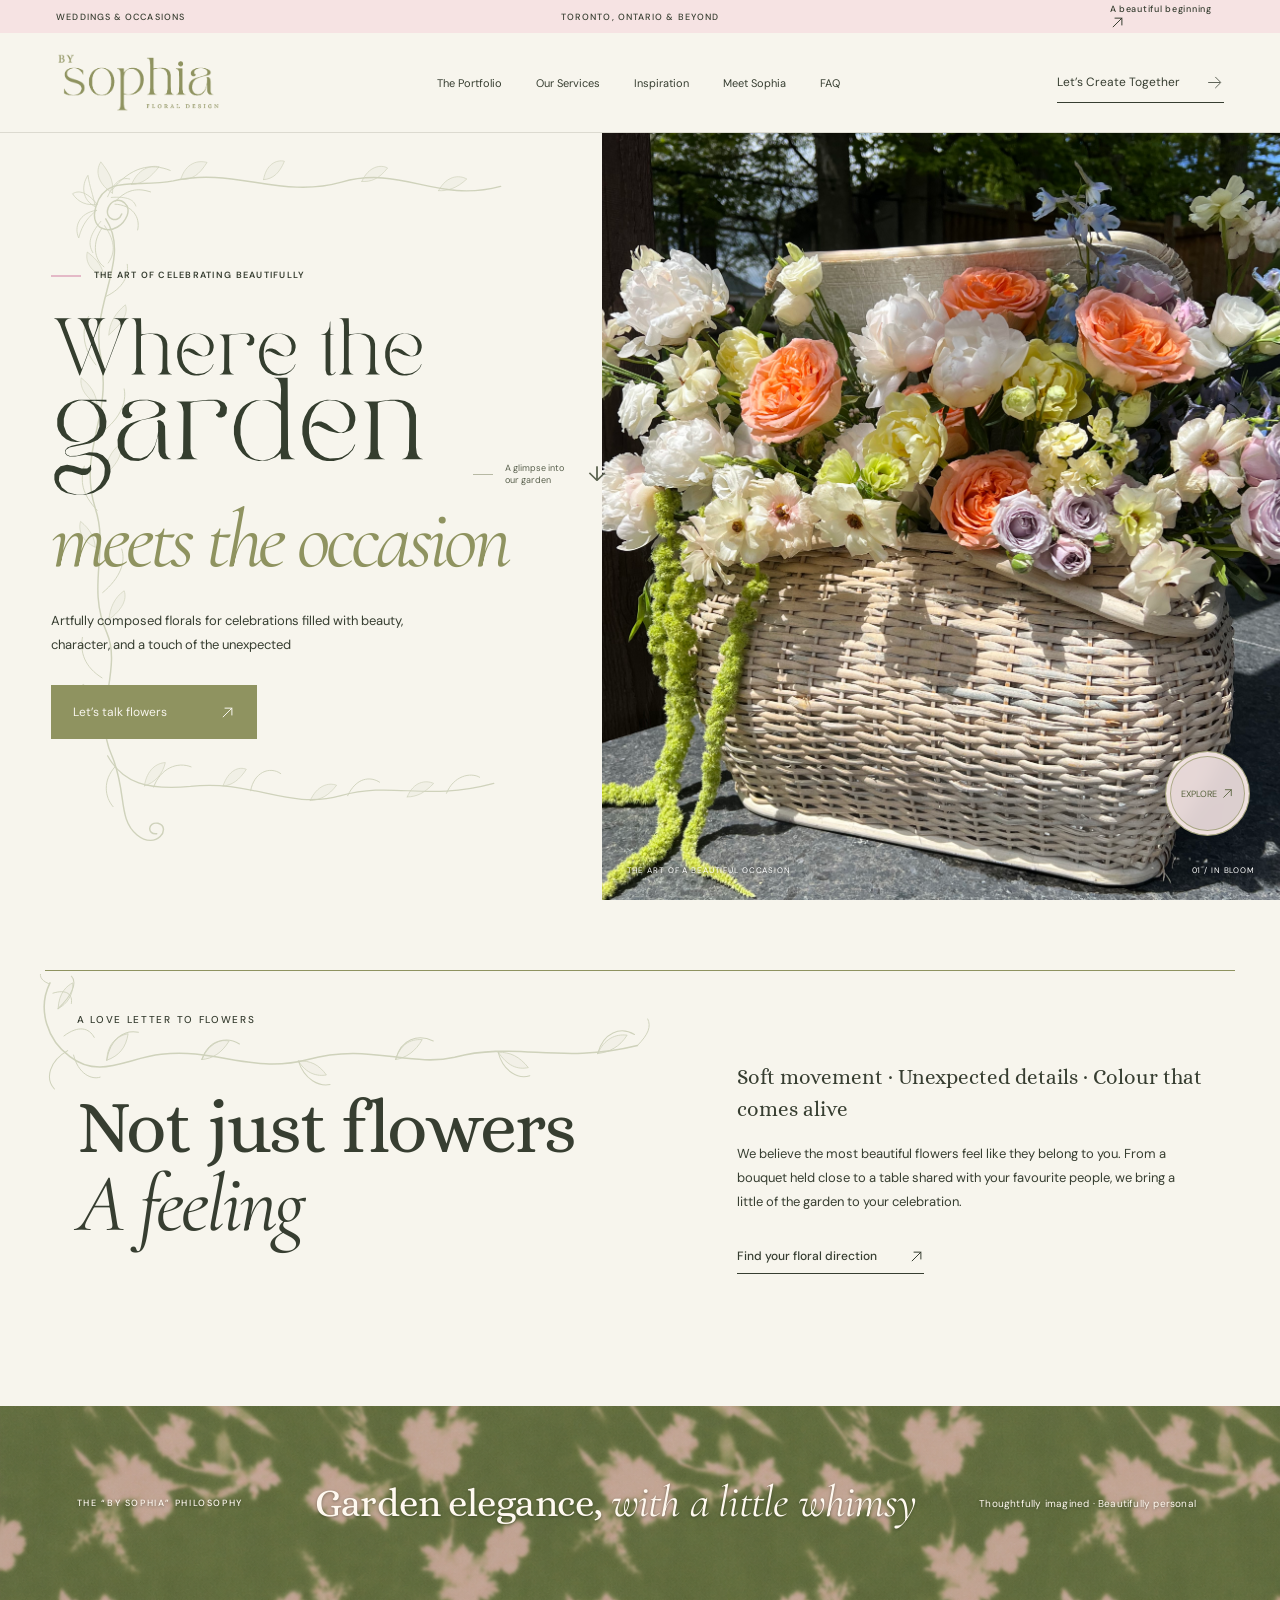
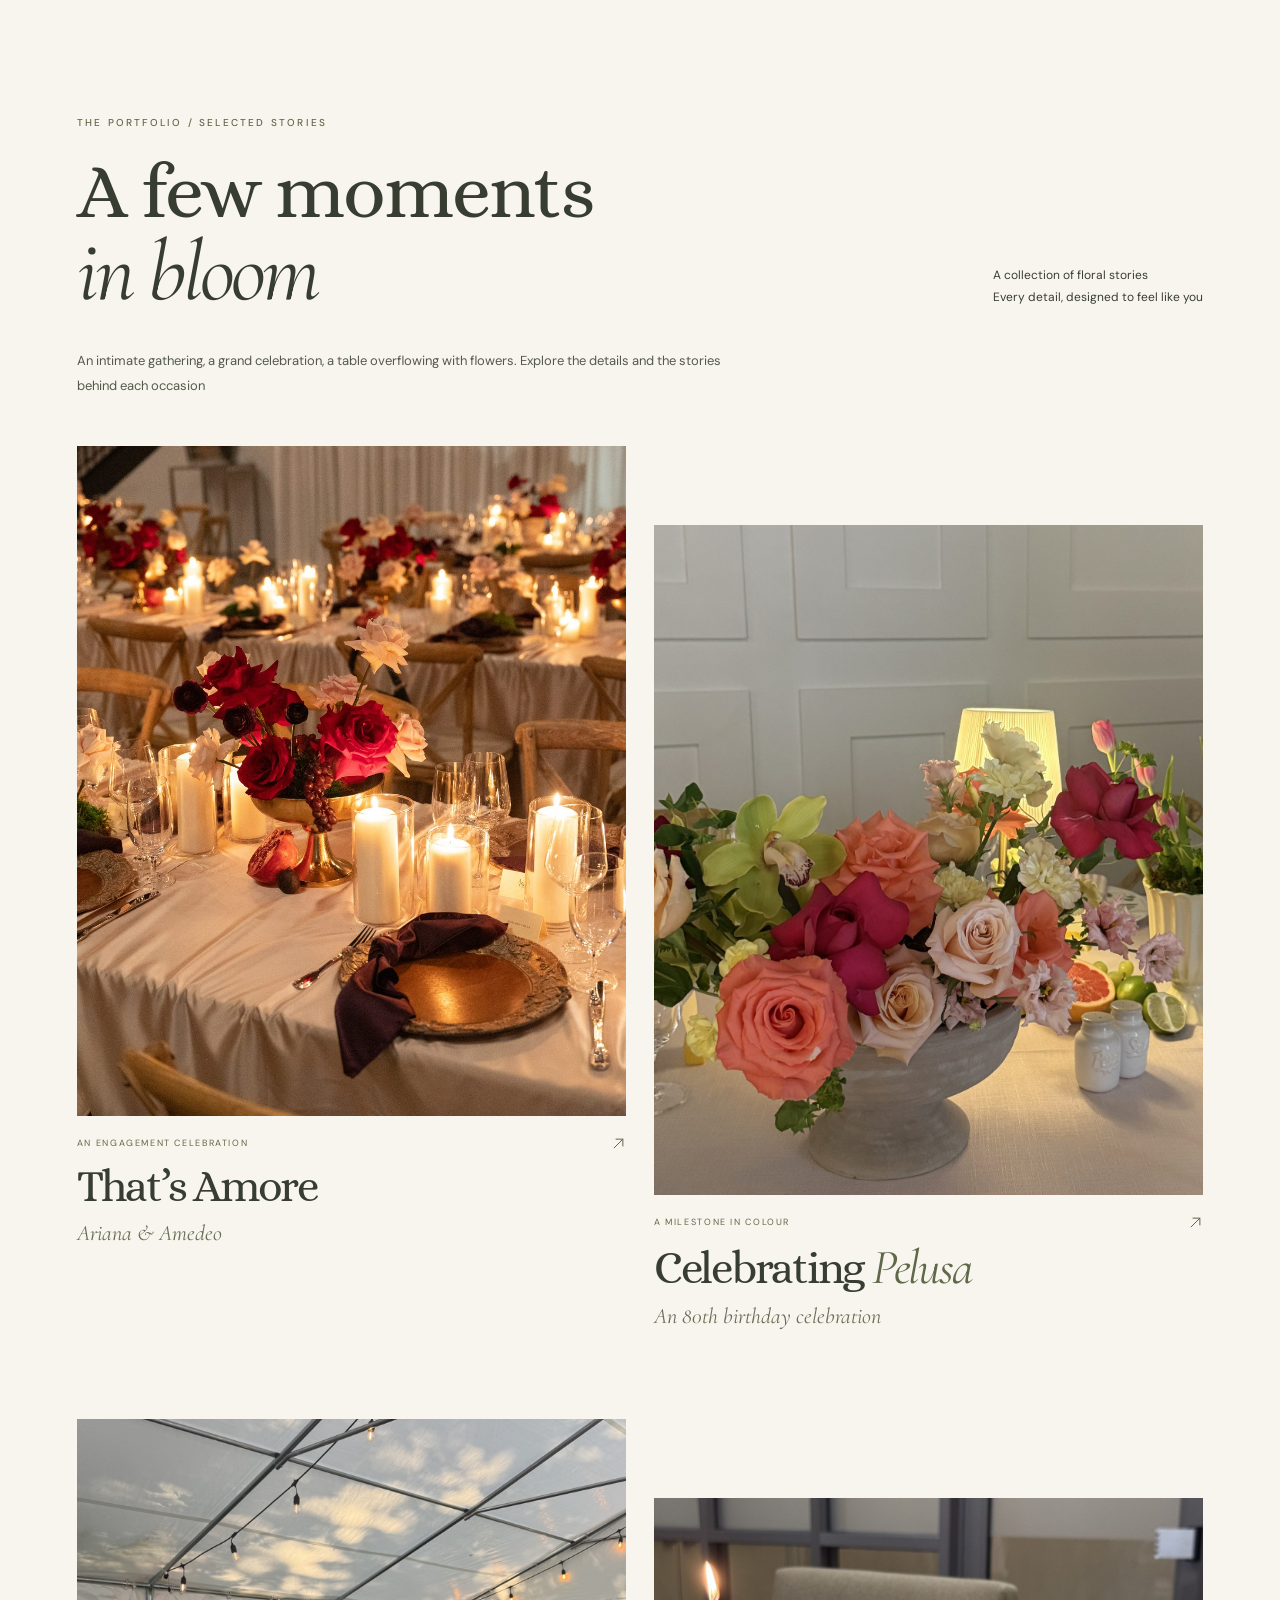
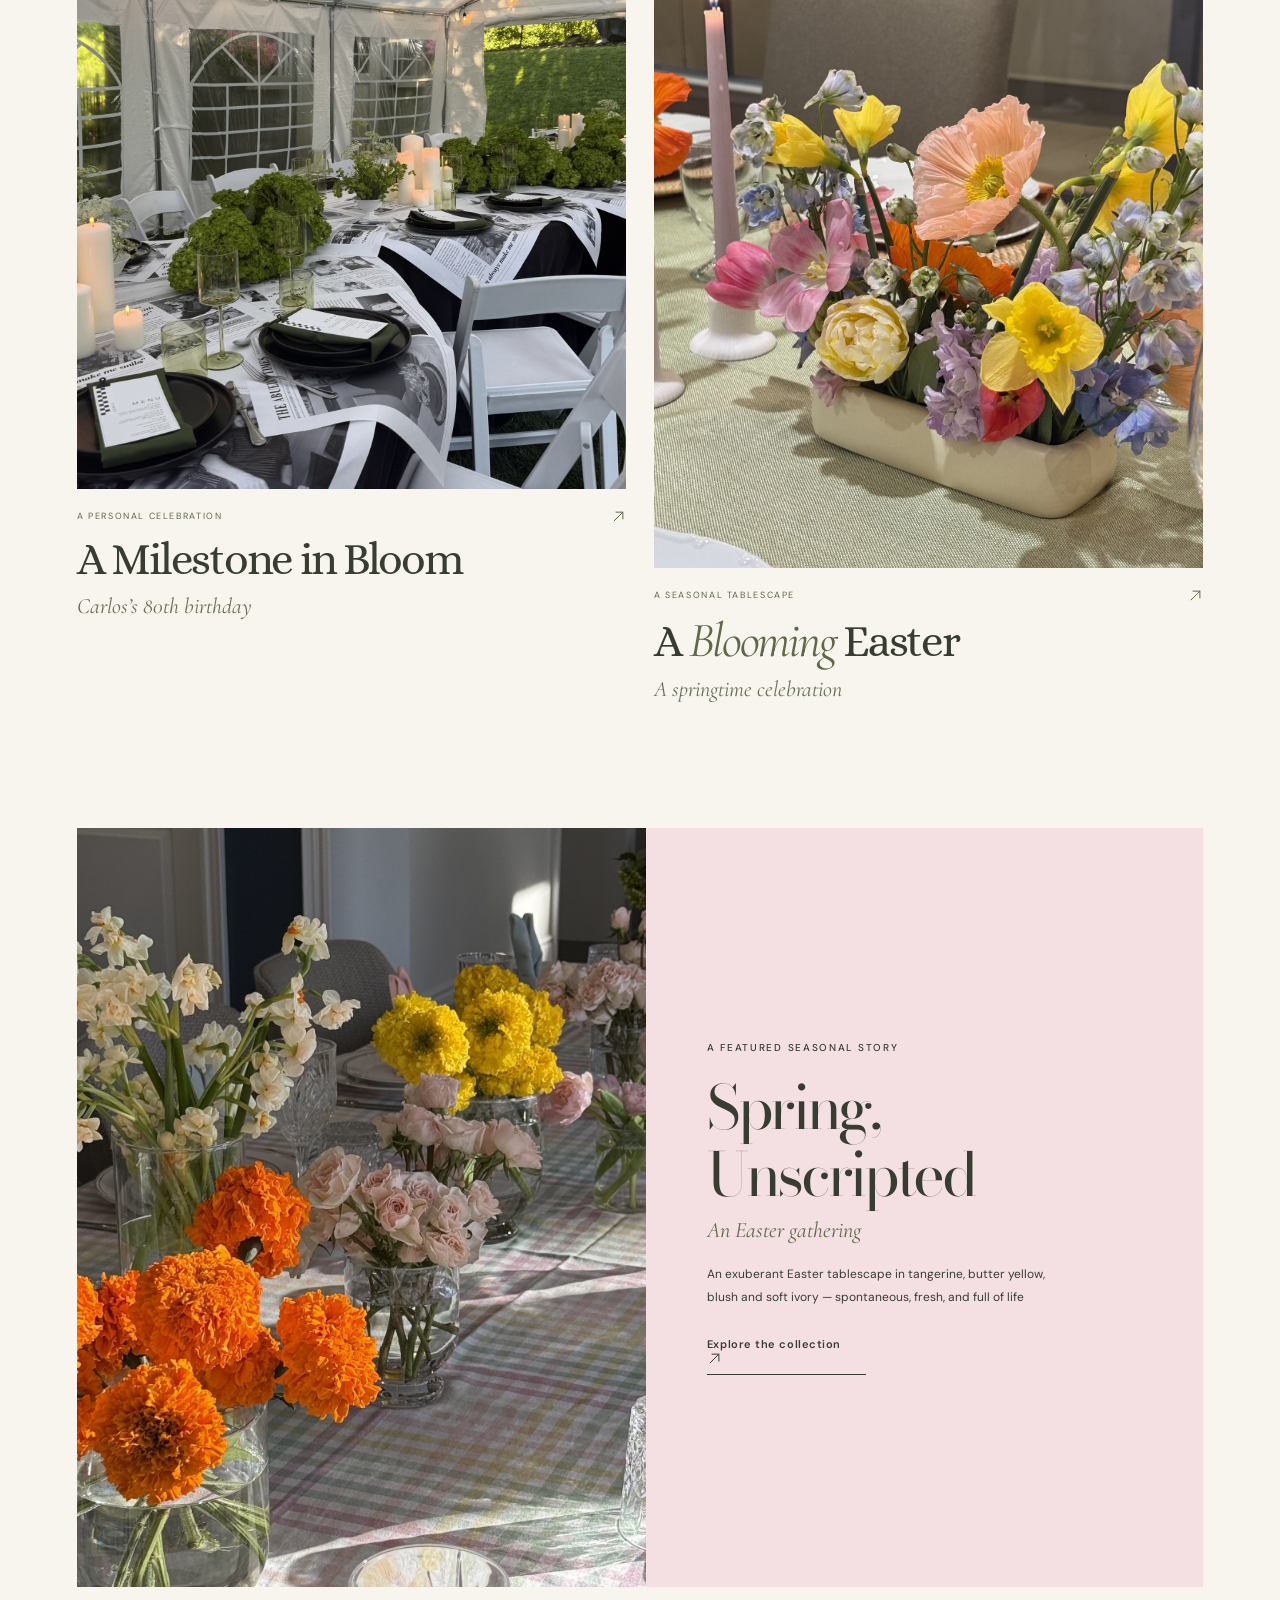
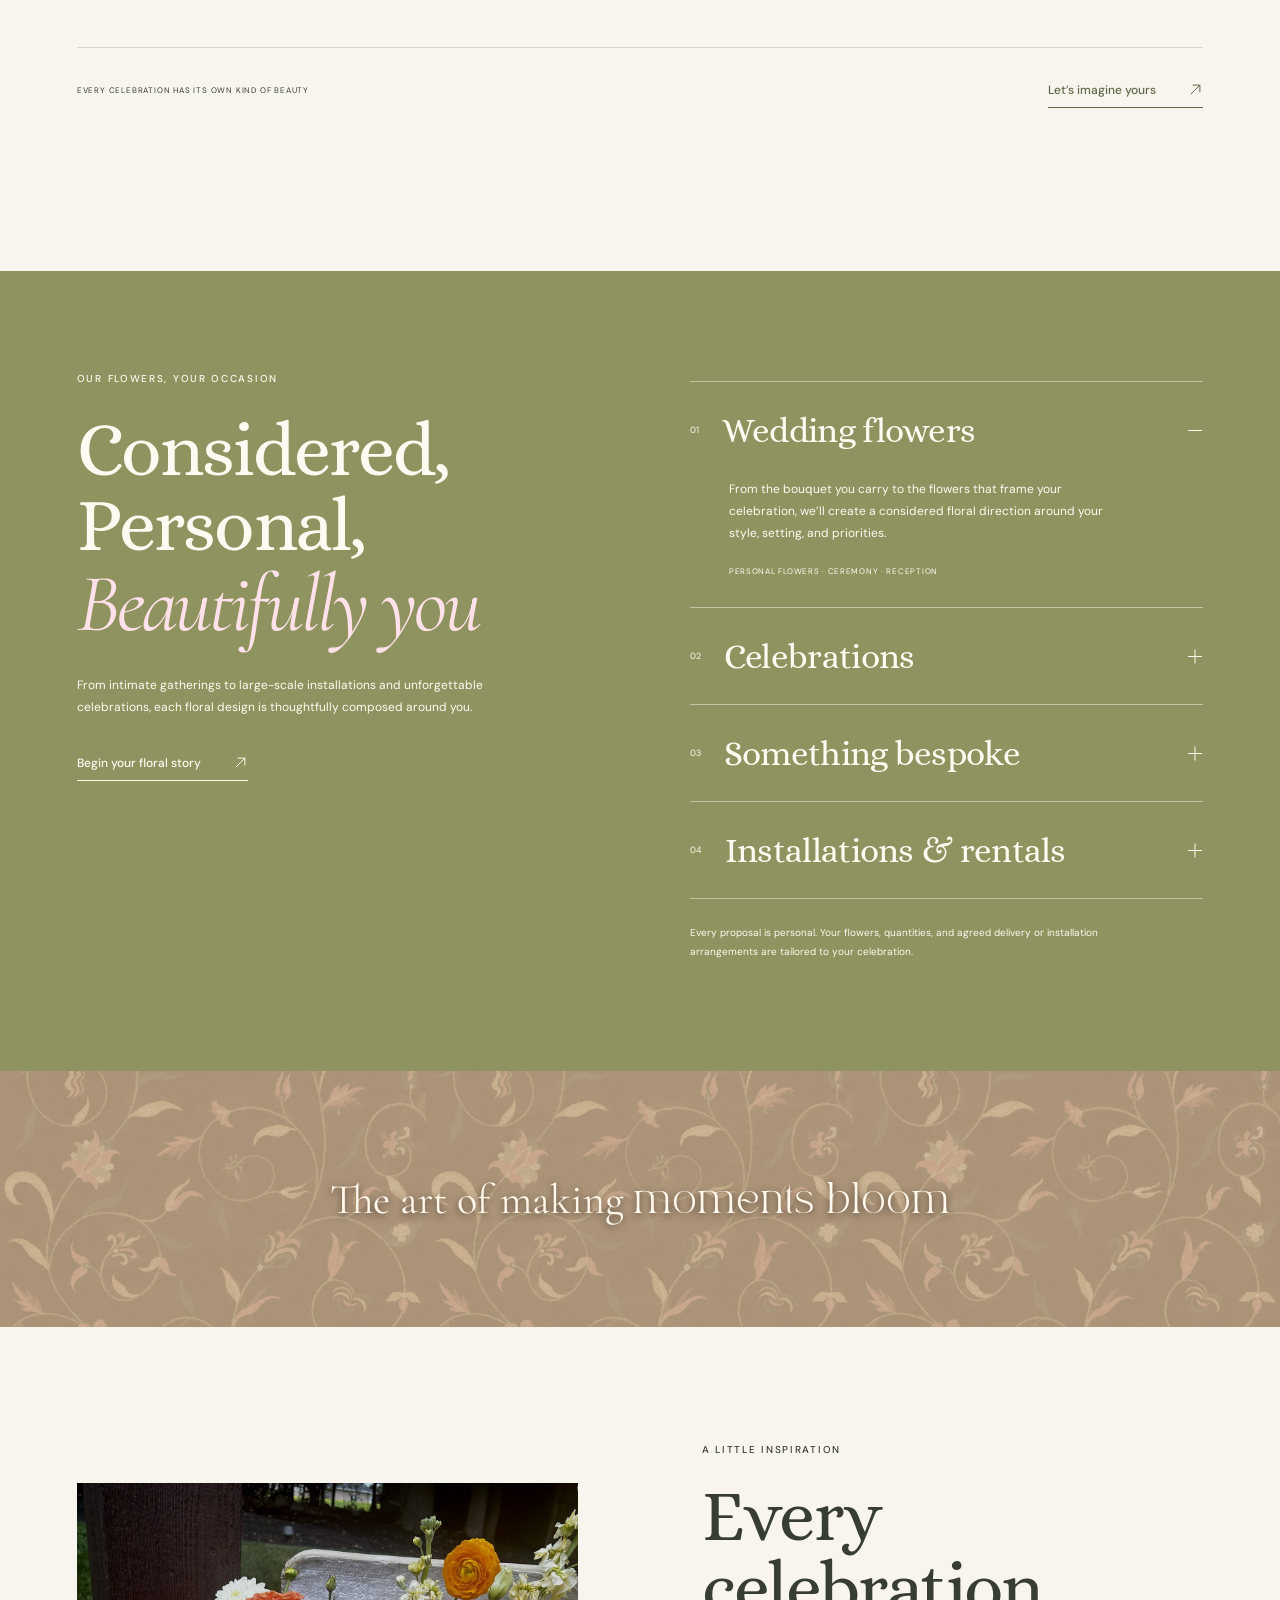
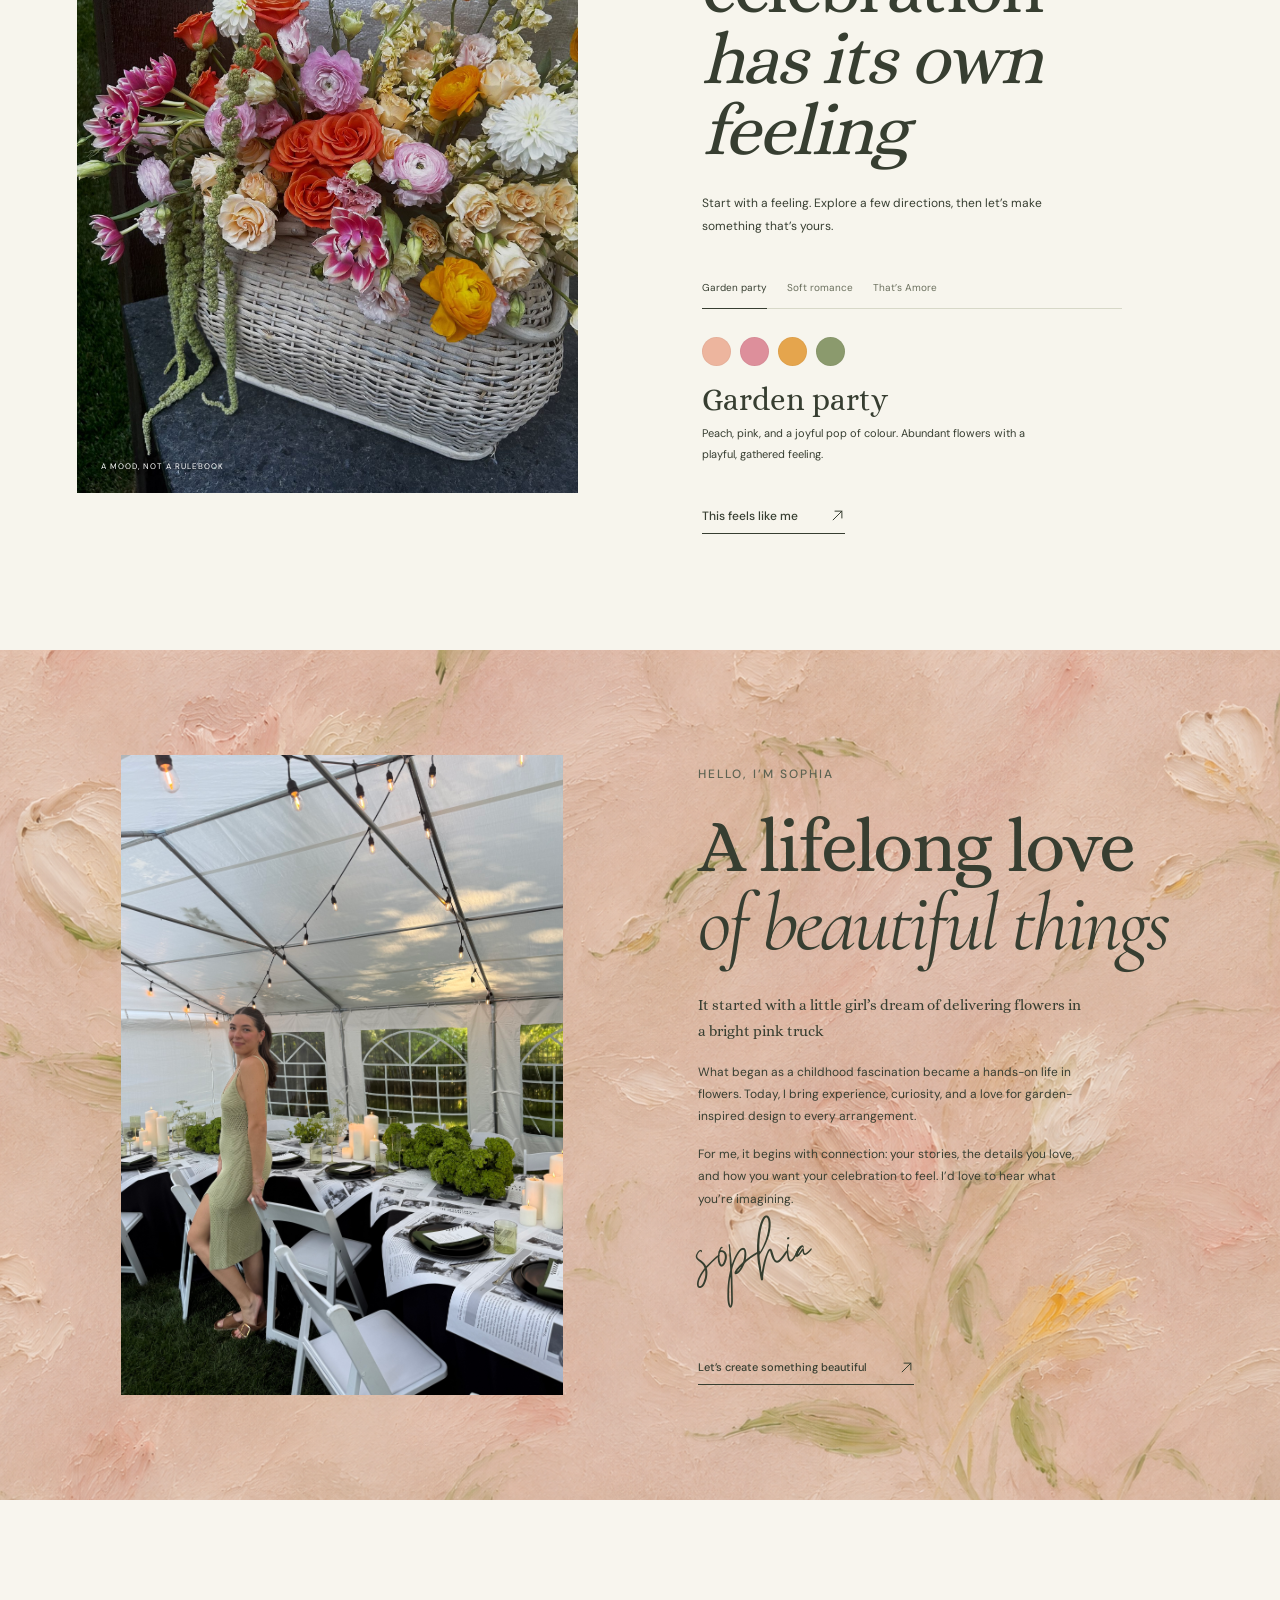
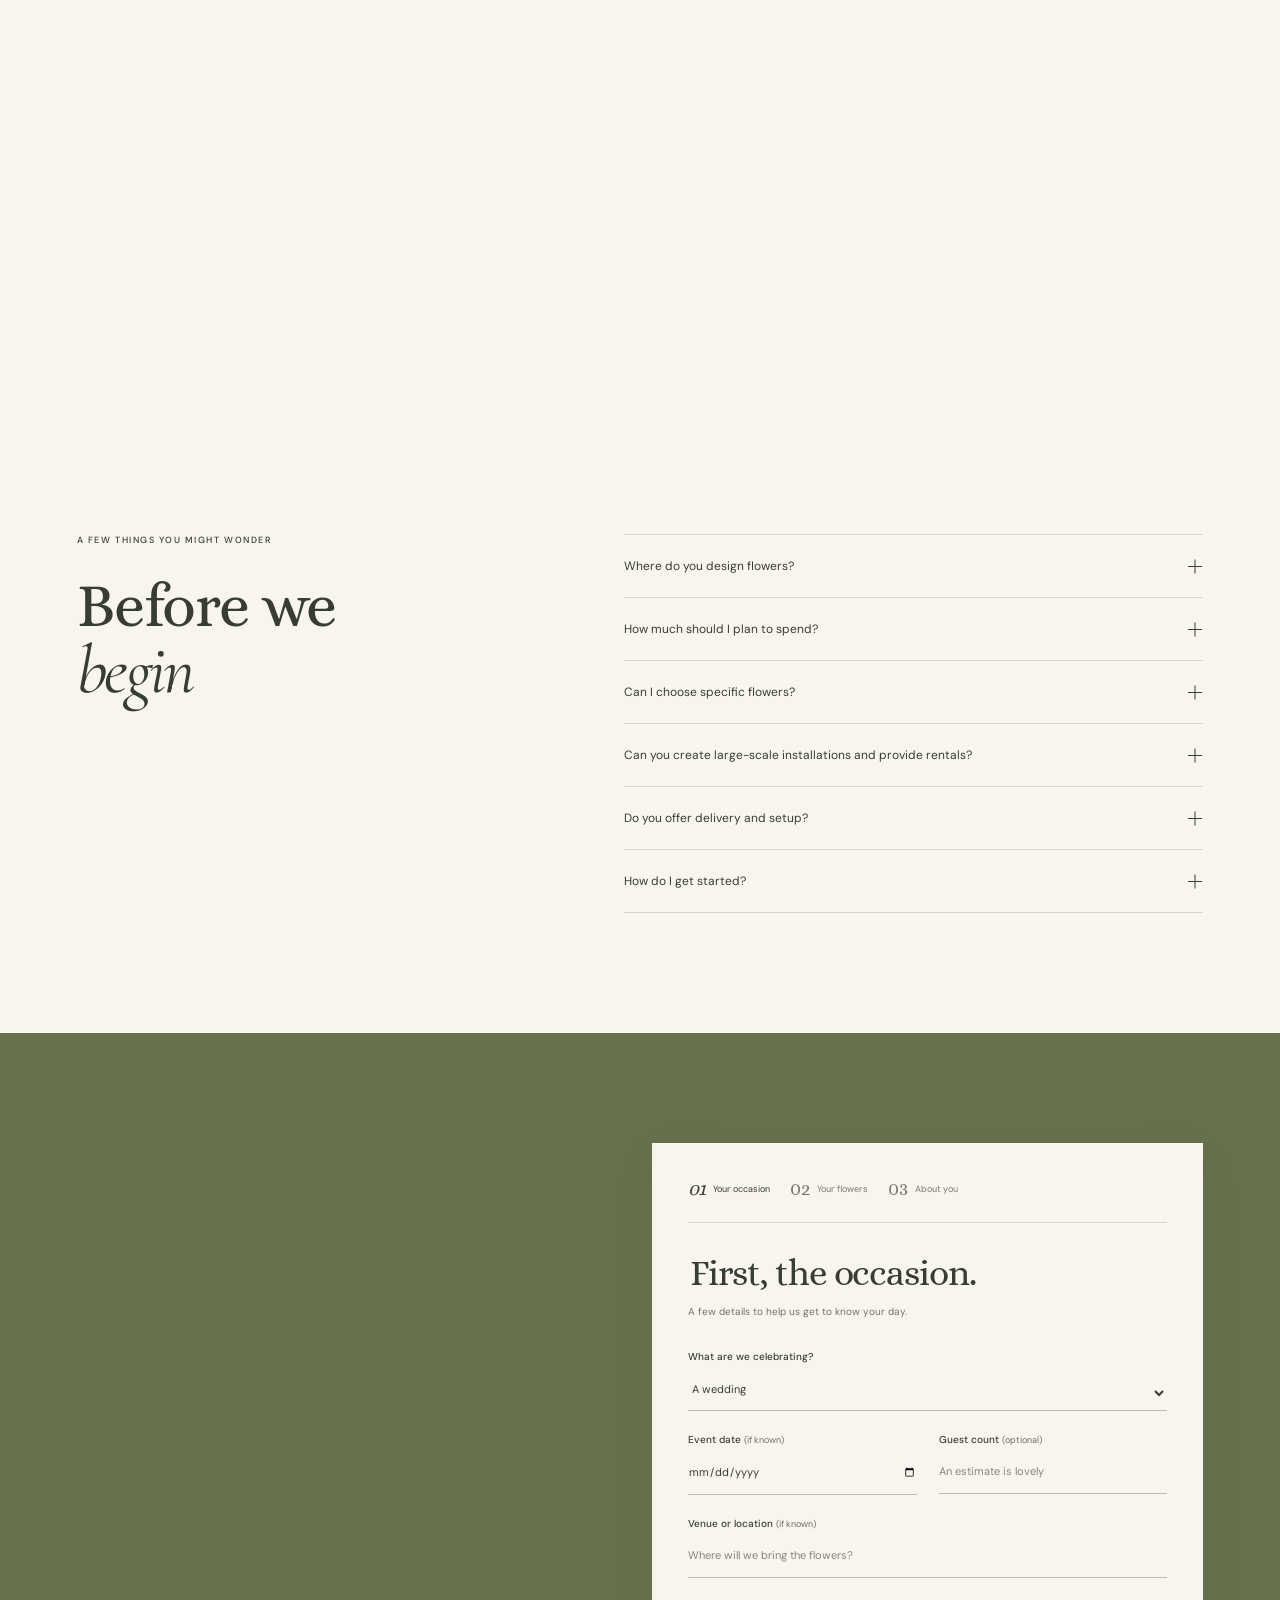
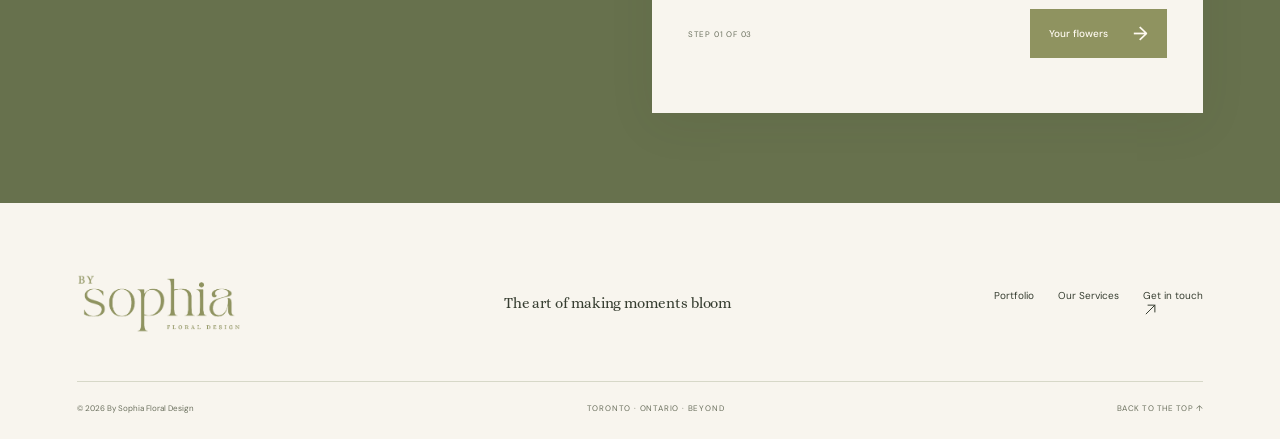
==== commit 8209438e: "Refresh homepage stylesheet for botanical vine" ====
--- a/index.html
+++ b/index.html
@@ -20,7 +20,7 @@
 
 <link href="assets/favicon-s.svg?v=3" rel="icon" type="image/svg+xml"/>
 <link href="https://fonts.googleapis.com" rel="preconnect"/><link crossorigin="" href="https://fonts.gstatic.com" rel="preconnect"/><link href="https://fonts.googleapis.com/css2?family=Alice&amp;family=Bodoni+Moda:ital,wght@0,400;1,400&amp;family=Cormorant+Garamond:ital,wght@0,400;1,400&amp;family=DM+Sans:wght@400;500;600&amp;display=swap" rel="stylesheet"/>
-<link href="styles.css" rel="stylesheet"/><link href="approved-design.css?v=20261114-damask" rel="stylesheet"/>
+<link href="styles.css" rel="stylesheet"/><link href="approved-design.css?v=20261114-vine" rel="stylesheet"/>
 <script defer="" src="script.js?v=palette-mood-4"></script>
 <link rel="preconnect" href="https://fonts.googleapis.com"/><link rel="preconnect" href="https://fonts.gstatic.com" crossorigin/><link href="https://fonts.googleapis.com/css2?family=Pinyon+Script&amp;display=swap" rel="stylesheet"/><style>
 /* Flower-first editorial strip: pale warm wash, readable one-line title. */
--- a/approved-design.css
+++ b/approved-design.css
@@ -623,3 +623,36 @@
   transform: scale(1.10) !important;
   transform-origin: 50% 46% !important;
 }
+
+/* Airy botanical vine, confined to the hero copy and existing introduction.
+   Decorative only: no grid, typography, image, or section sizing changes. */
+#hero .approved-hero-copy::before {
+  content:"";
+  position:absolute;
+  inset:0;
+  z-index:0;
+  pointer-events:none;
+  background:url("assets/botanical-vine-flow.svg") no-repeat left top;
+  background-size:100% 100%;
+  opacity:.68;
+}
+#hero .approved-hero-inner,
+#hero .approved-hero-bottom { position:relative; z-index:1; }
+#intro.intro::after {
+  content:"";
+  position:absolute;
+  top:74px;
+  left:2.7%;
+  width:min(49vw,790px);
+  height:245px;
+  background:url("assets/botanical-vine-intro.svg") no-repeat left top / contain;
+  opacity:.70;
+  pointer-events:none;
+  z-index:0;
+}
+#intro.intro > .eyebrow,
+#intro.intro > .intro-layout { position:relative; z-index:1; }
+@media(max-width:750px){
+  #hero .approved-hero-copy::before { background-size:100% 100%; opacity:.34; }
+  #intro.intro::after { top:30px;left:3%;width:87%;height:140px;opacity:.35; }
+}
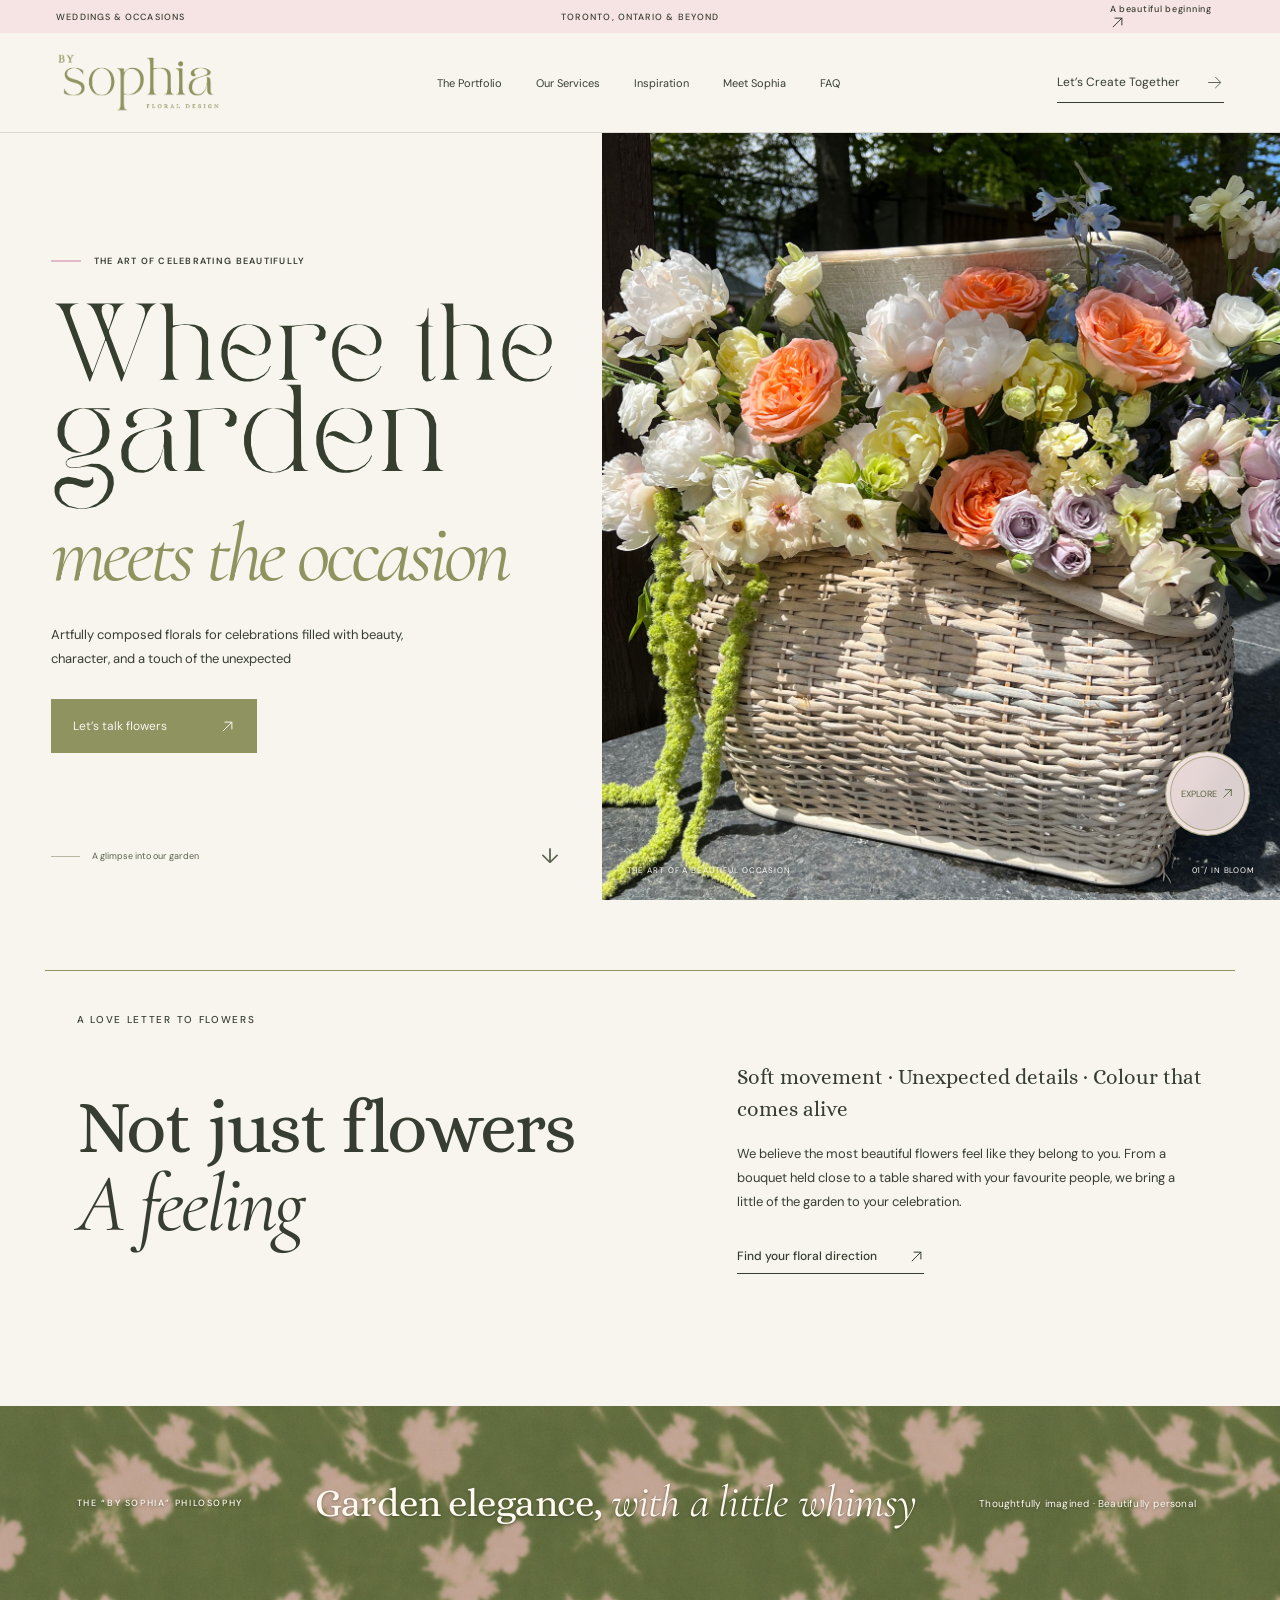
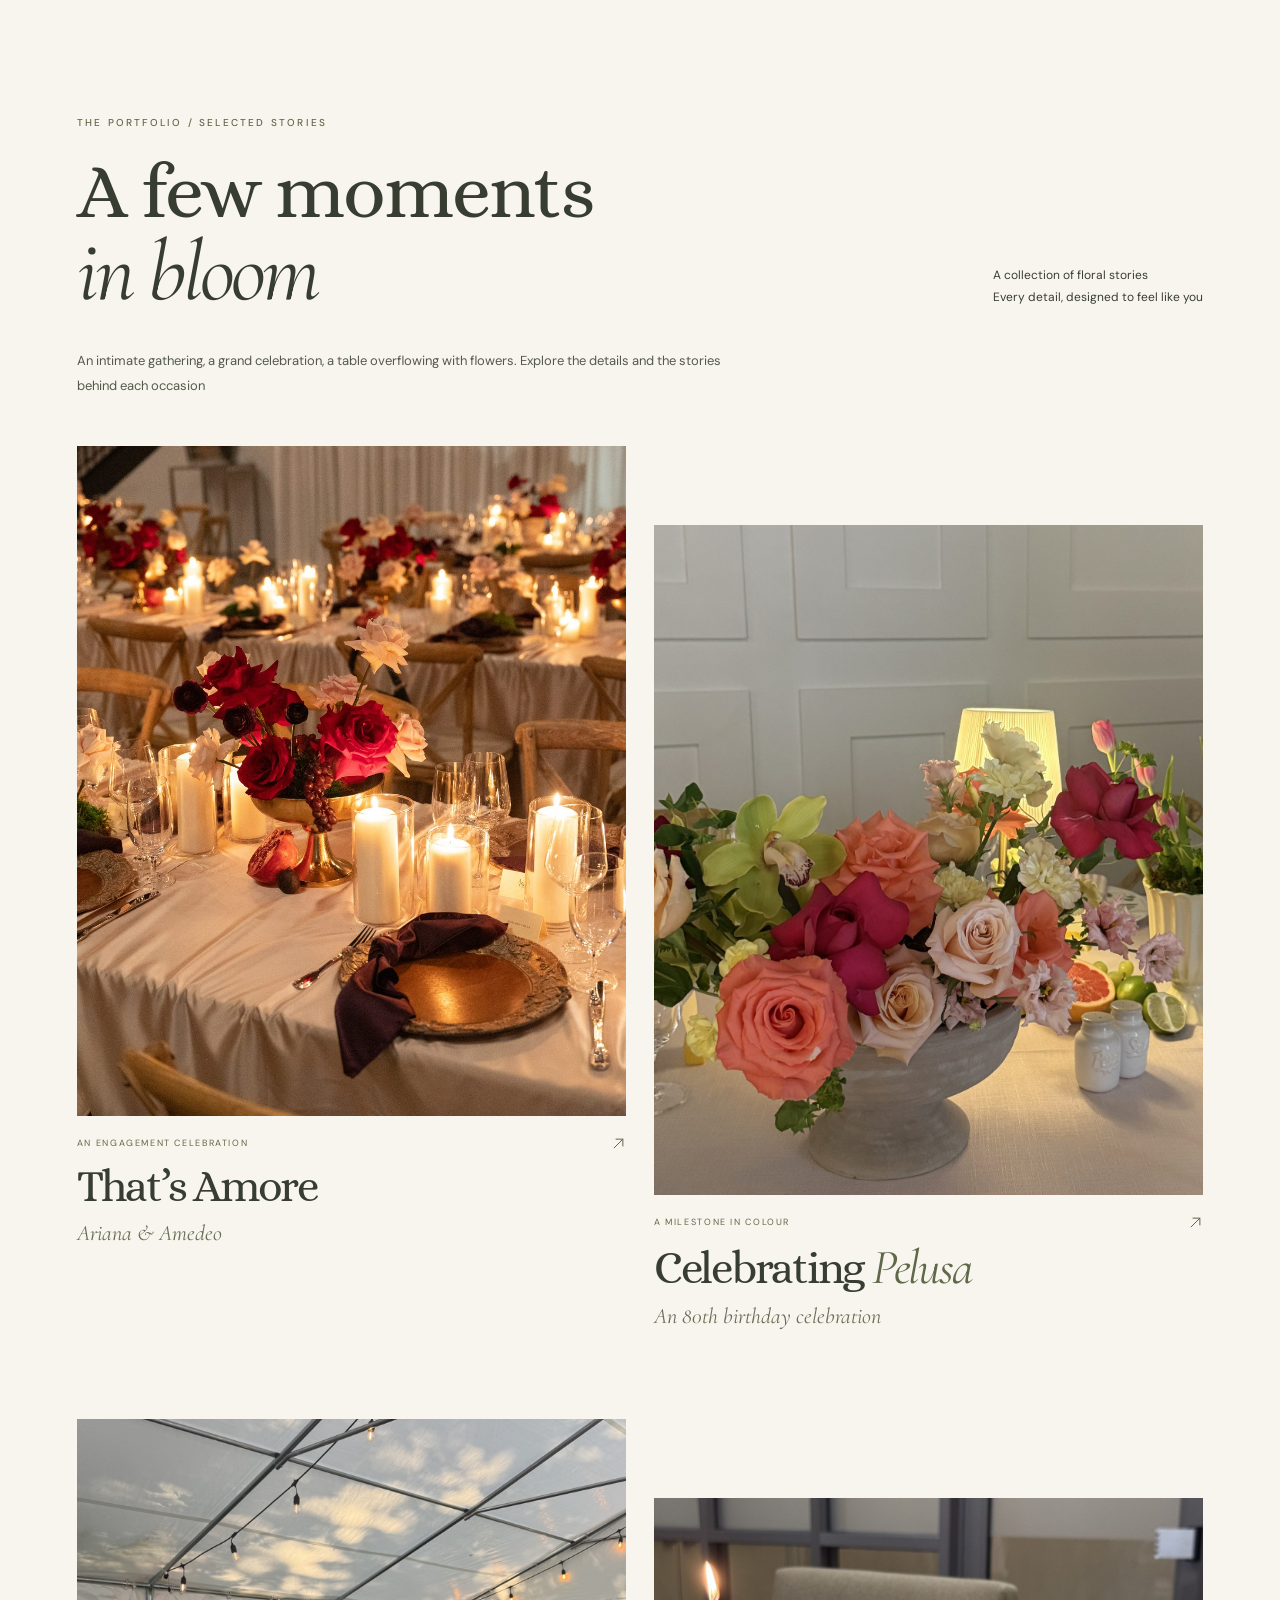
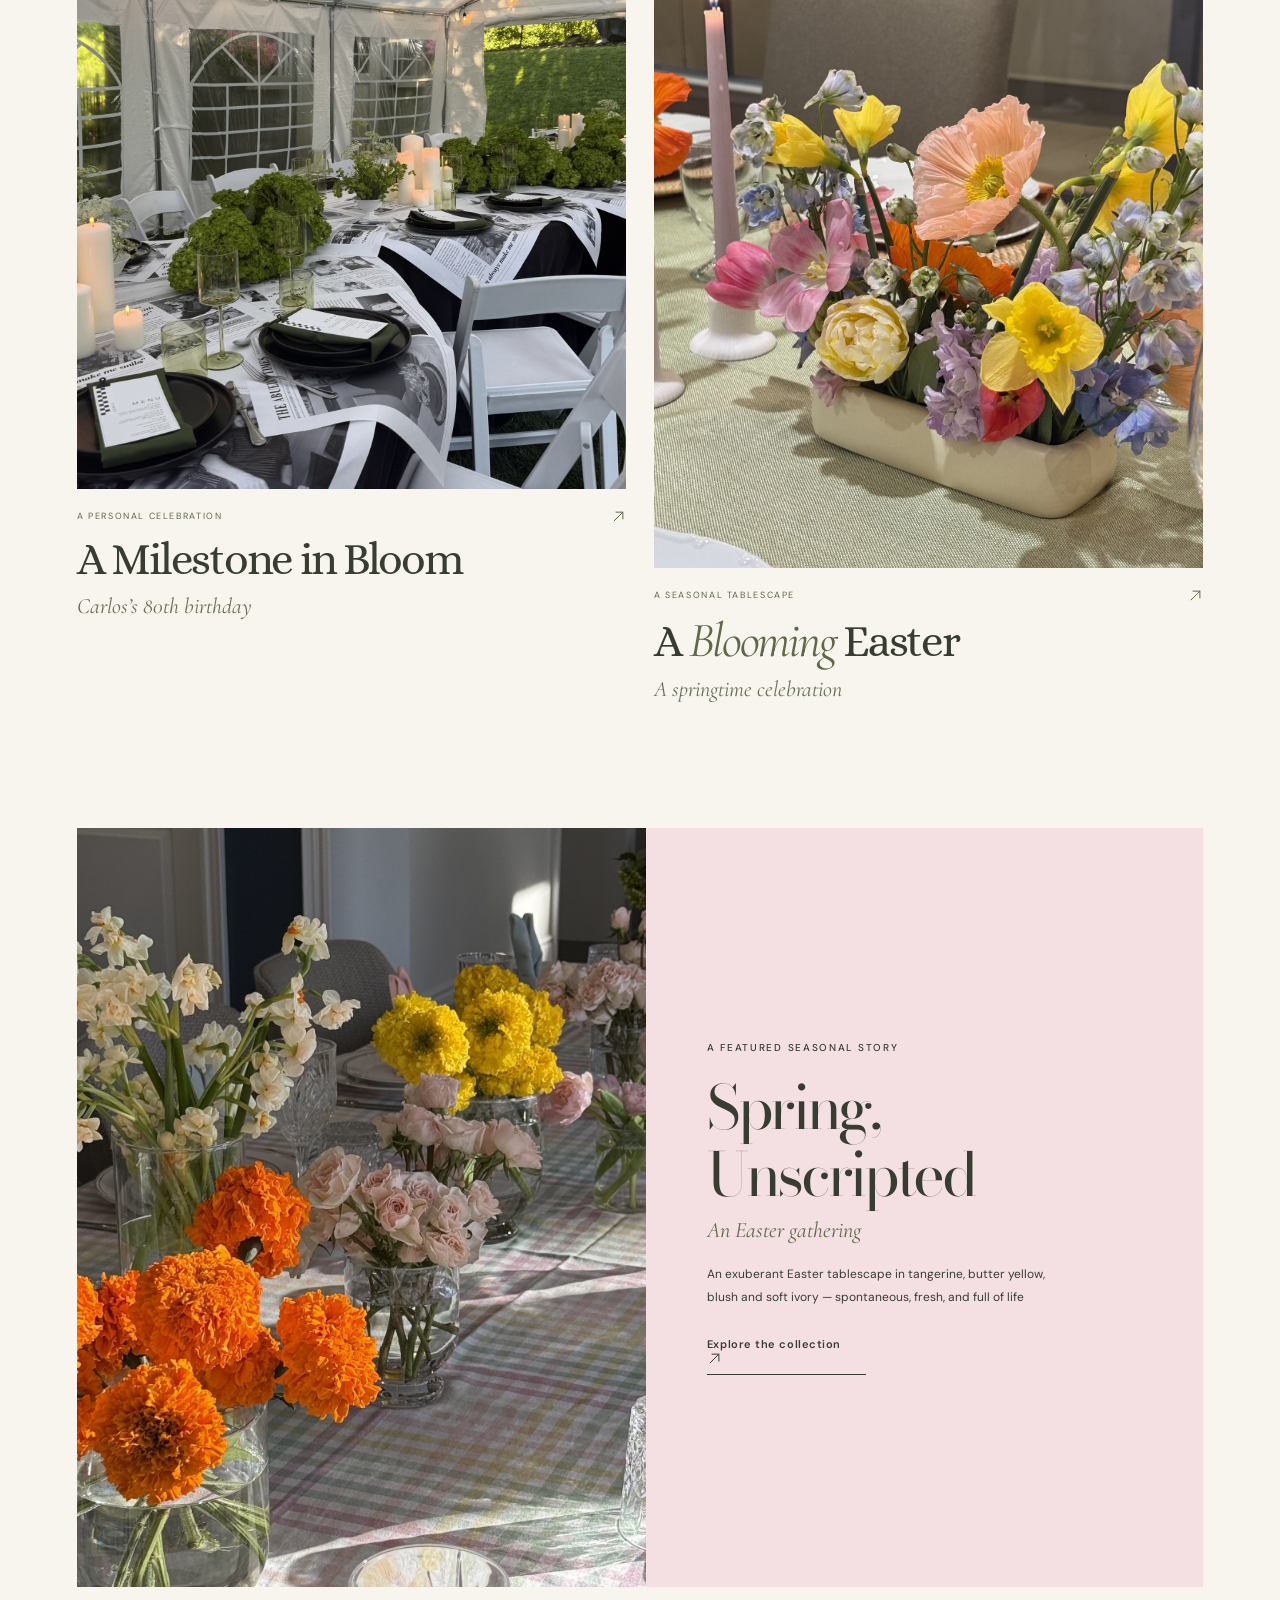
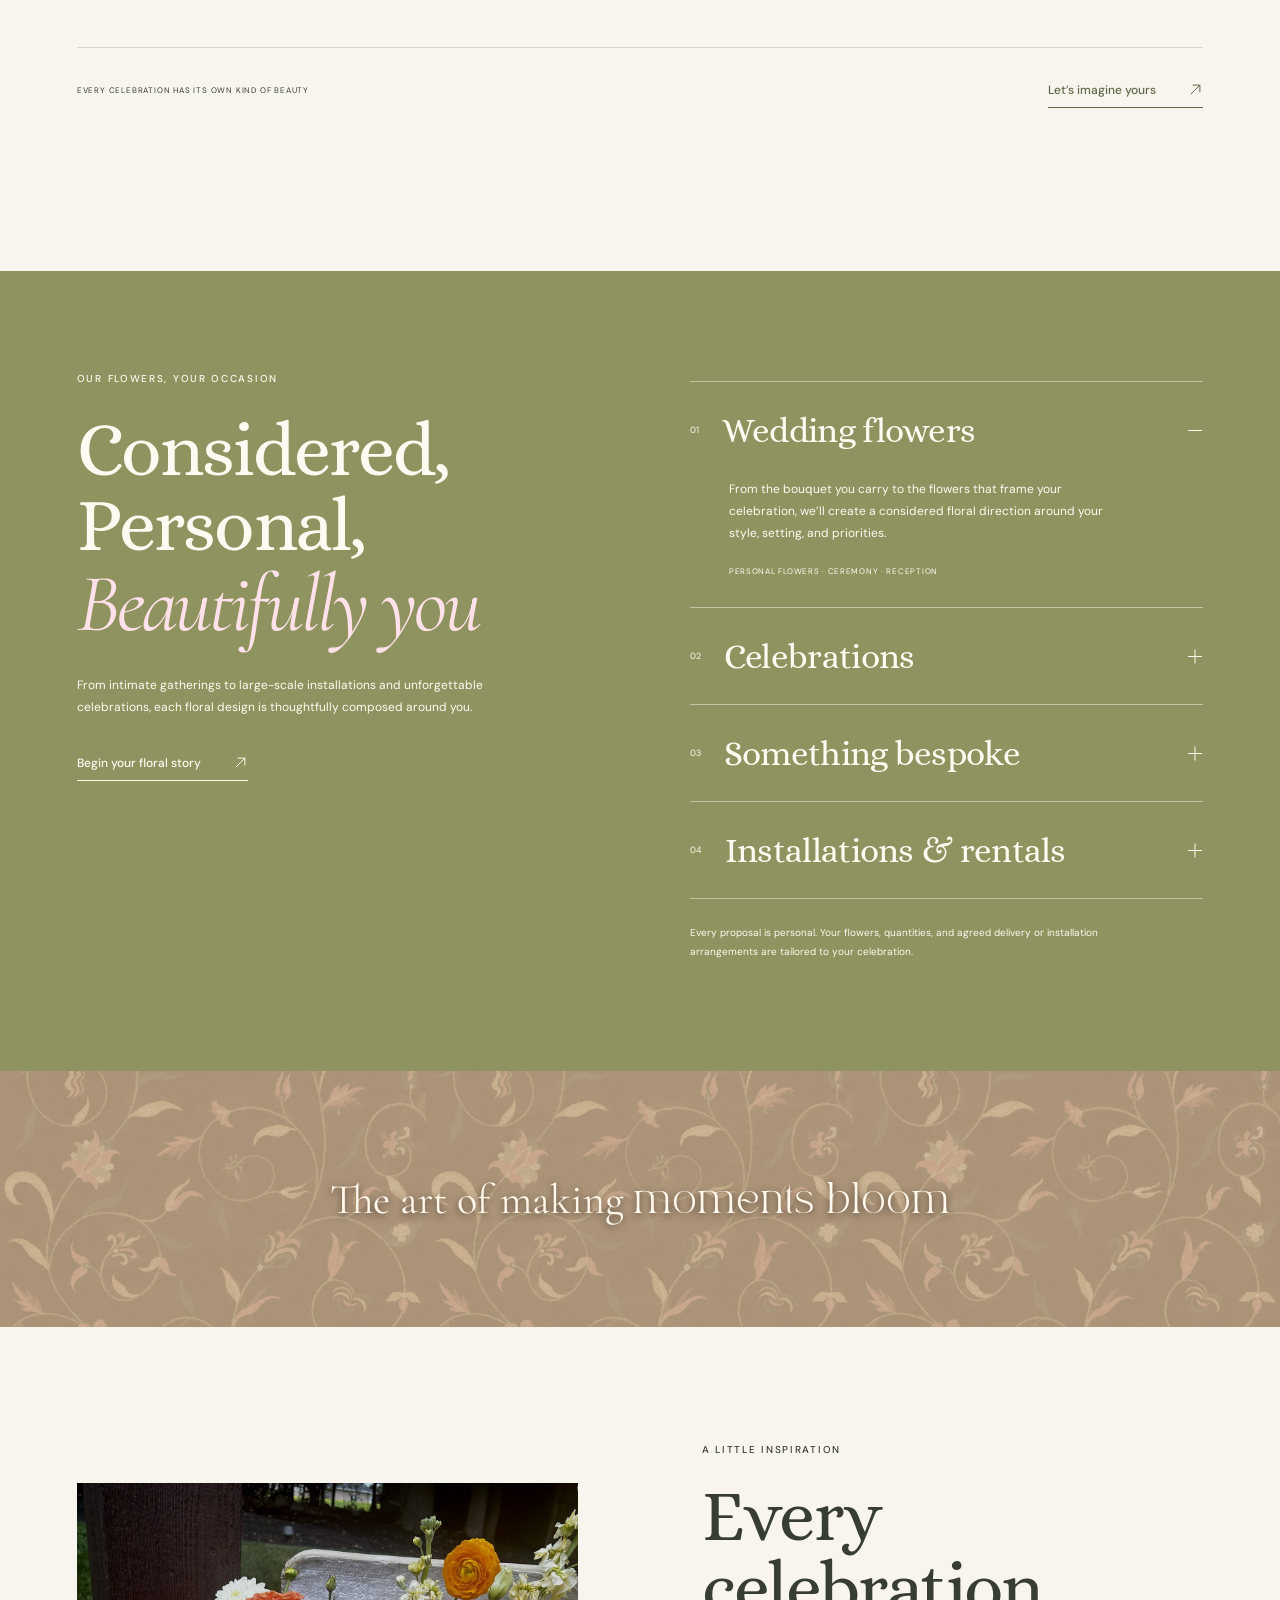
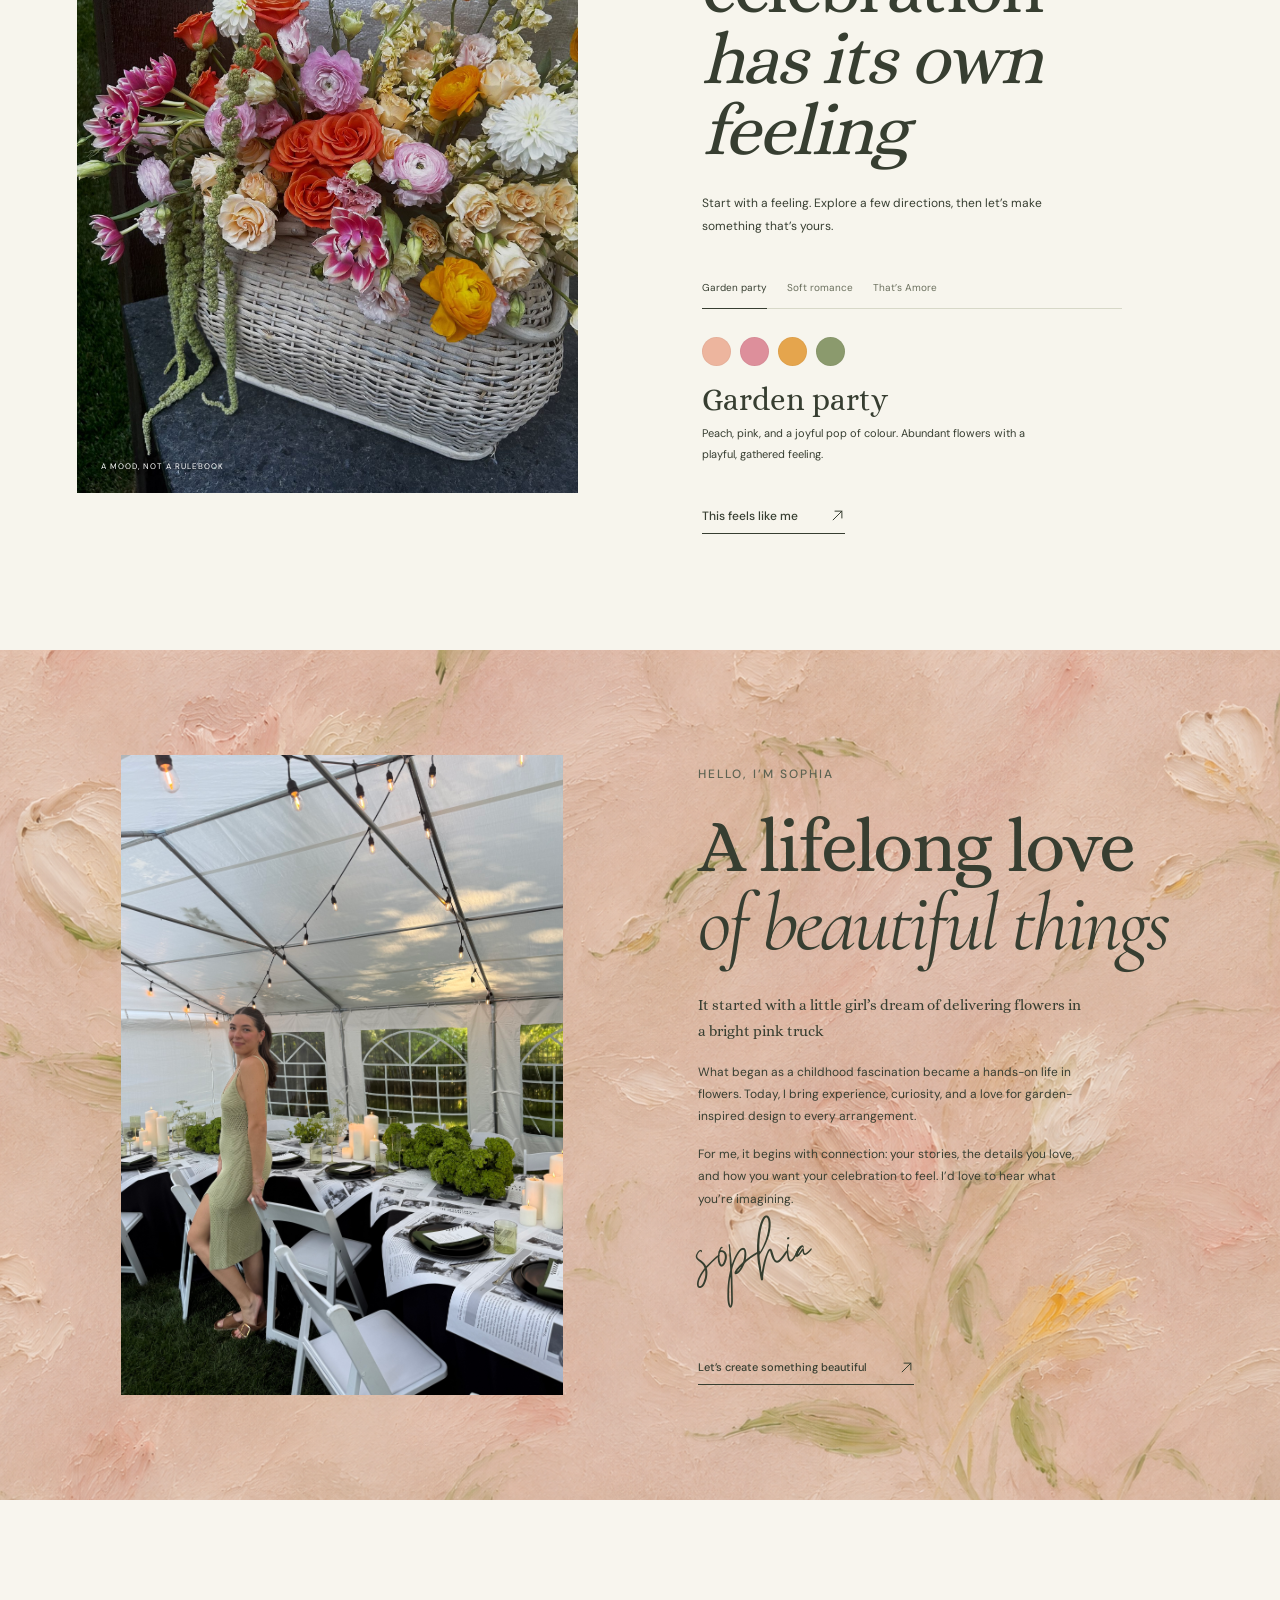
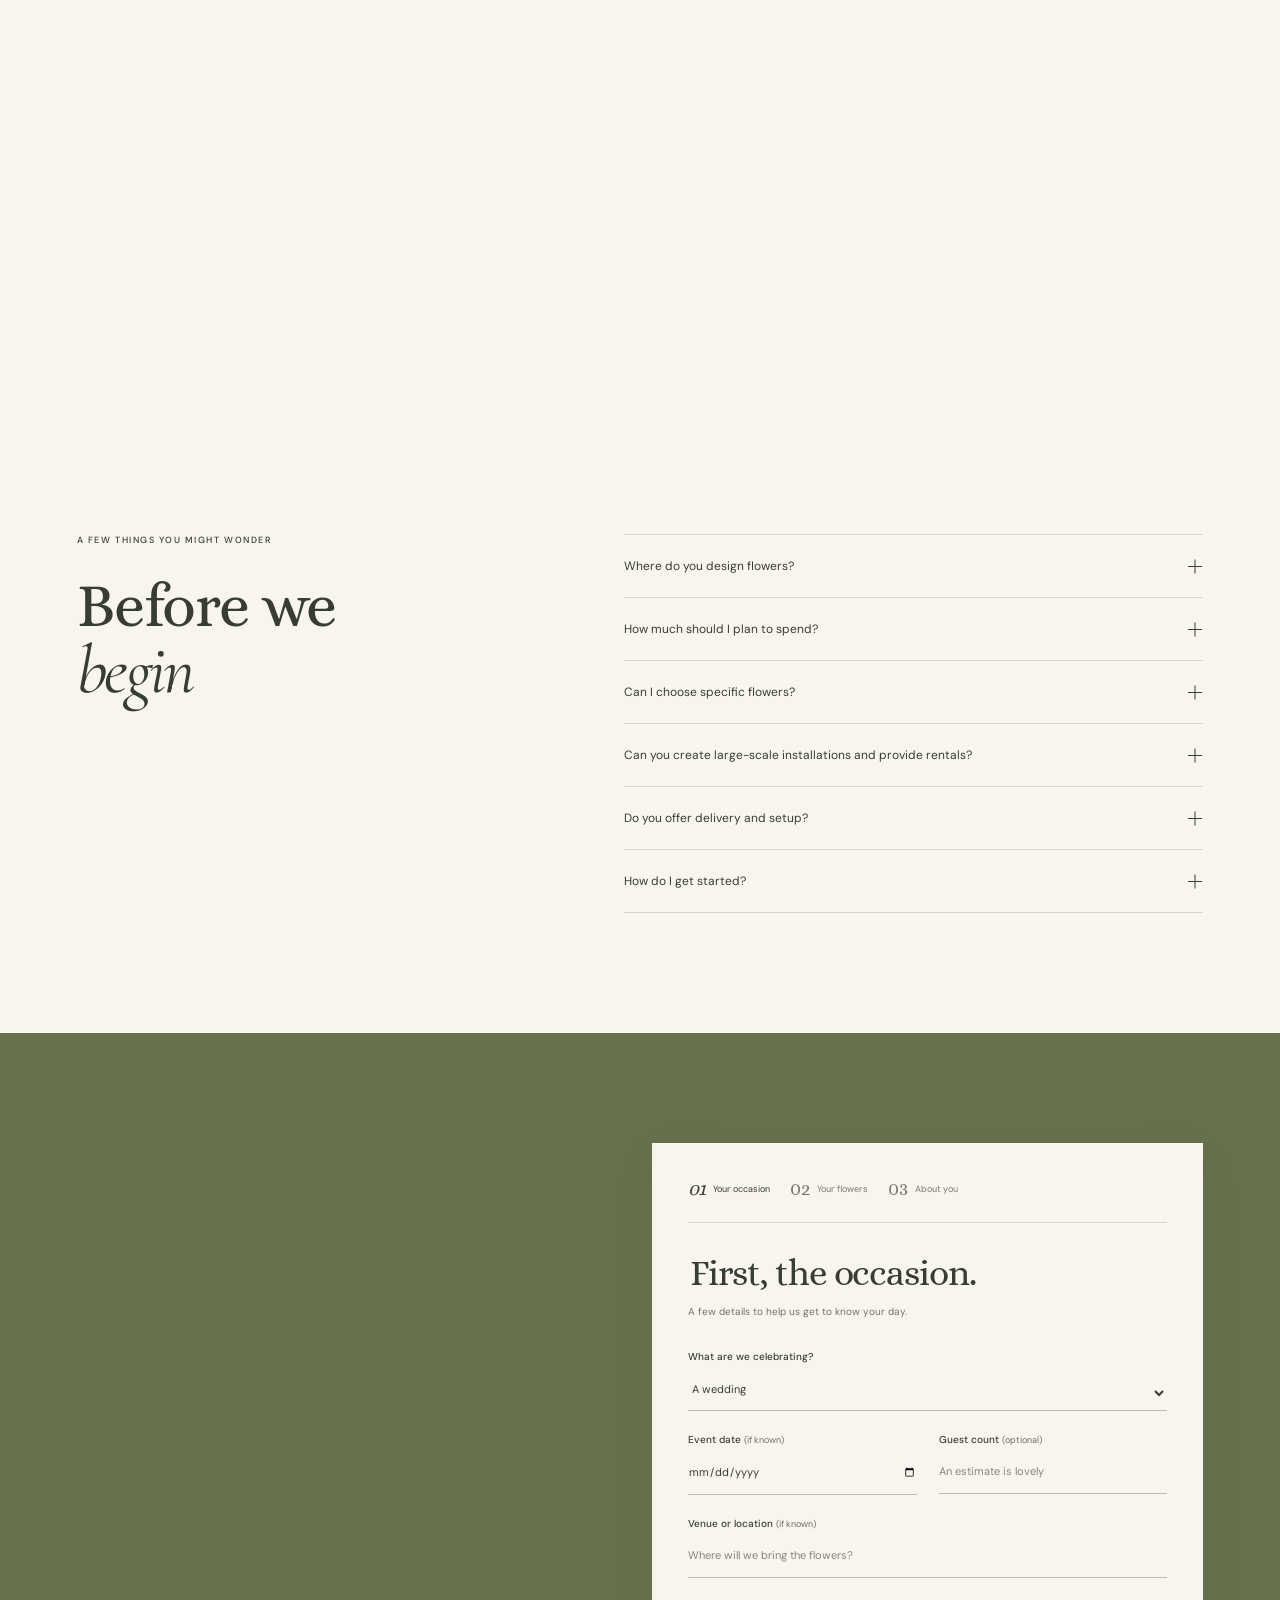
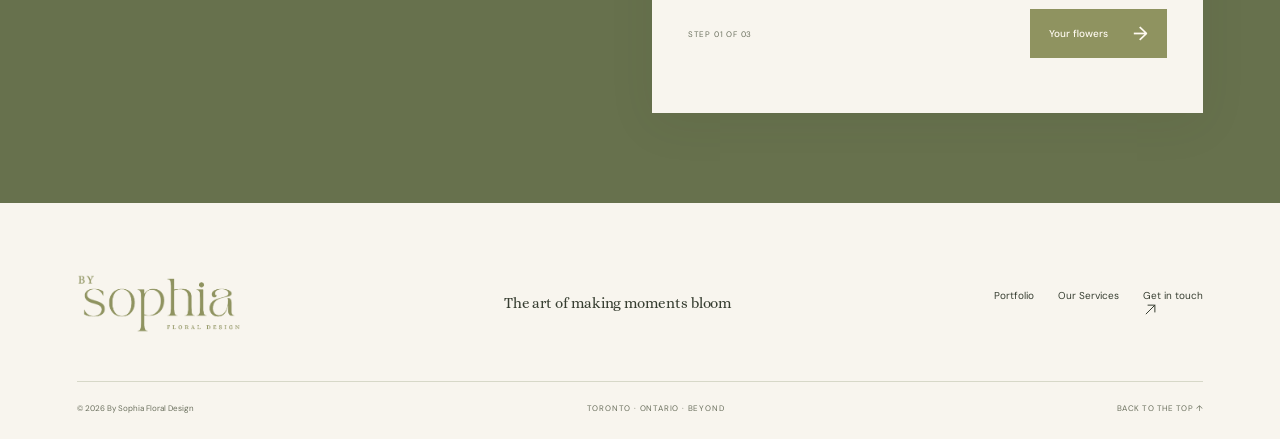
==== commit 1c5b780b: "Refresh stylesheet after removing decorative vines" ====
--- a/index.html
+++ b/index.html
@@ -20,7 +20,7 @@
 
 <link href="assets/favicon-s.svg?v=3" rel="icon" type="image/svg+xml"/>
 <link href="https://fonts.googleapis.com" rel="preconnect"/><link crossorigin="" href="https://fonts.gstatic.com" rel="preconnect"/><link href="https://fonts.googleapis.com/css2?family=Alice&amp;family=Bodoni+Moda:ital,wght@0,400;1,400&amp;family=Cormorant+Garamond:ital,wght@0,400;1,400&amp;family=DM+Sans:wght@400;500;600&amp;display=swap" rel="stylesheet"/>
-<link href="styles.css" rel="stylesheet"/><link href="approved-design.css?v=20261114-vine" rel="stylesheet"/>
+<link href="styles.css" rel="stylesheet"/><link href="approved-design.css?v=20261114-vine-removed" rel="stylesheet"/>
 <script defer="" src="script.js?v=palette-mood-4"></script>
 <link rel="preconnect" href="https://fonts.googleapis.com"/><link rel="preconnect" href="https://fonts.gstatic.com" crossorigin/><link href="https://fonts.googleapis.com/css2?family=Pinyon+Script&amp;display=swap" rel="stylesheet"/><style>
 /* Flower-first editorial strip: pale warm wash, readable one-line title. */
--- a/approved-design.css
+++ b/approved-design.css
@@ -623,36 +623,3 @@
   transform: scale(1.10) !important;
   transform-origin: 50% 46% !important;
 }
-
-/* Airy botanical vine, confined to the hero copy and existing introduction.
-   Decorative only: no grid, typography, image, or section sizing changes. */
-#hero .approved-hero-copy::before {
-  content:"";
-  position:absolute;
-  inset:0;
-  z-index:0;
-  pointer-events:none;
-  background:url("assets/botanical-vine-flow.svg") no-repeat left top;
-  background-size:100% 100%;
-  opacity:.68;
-}
-#hero .approved-hero-inner,
-#hero .approved-hero-bottom { position:relative; z-index:1; }
-#intro.intro::after {
-  content:"";
-  position:absolute;
-  top:74px;
-  left:2.7%;
-  width:min(49vw,790px);
-  height:245px;
-  background:url("assets/botanical-vine-intro.svg") no-repeat left top / contain;
-  opacity:.70;
-  pointer-events:none;
-  z-index:0;
-}
-#intro.intro > .eyebrow,
-#intro.intro > .intro-layout { position:relative; z-index:1; }
-@media(max-width:750px){
-  #hero .approved-hero-copy::before { background-size:100% 100%; opacity:.34; }
-  #intro.intro::after { top:30px;left:3%;width:87%;height:140px;opacity:.35; }
-}
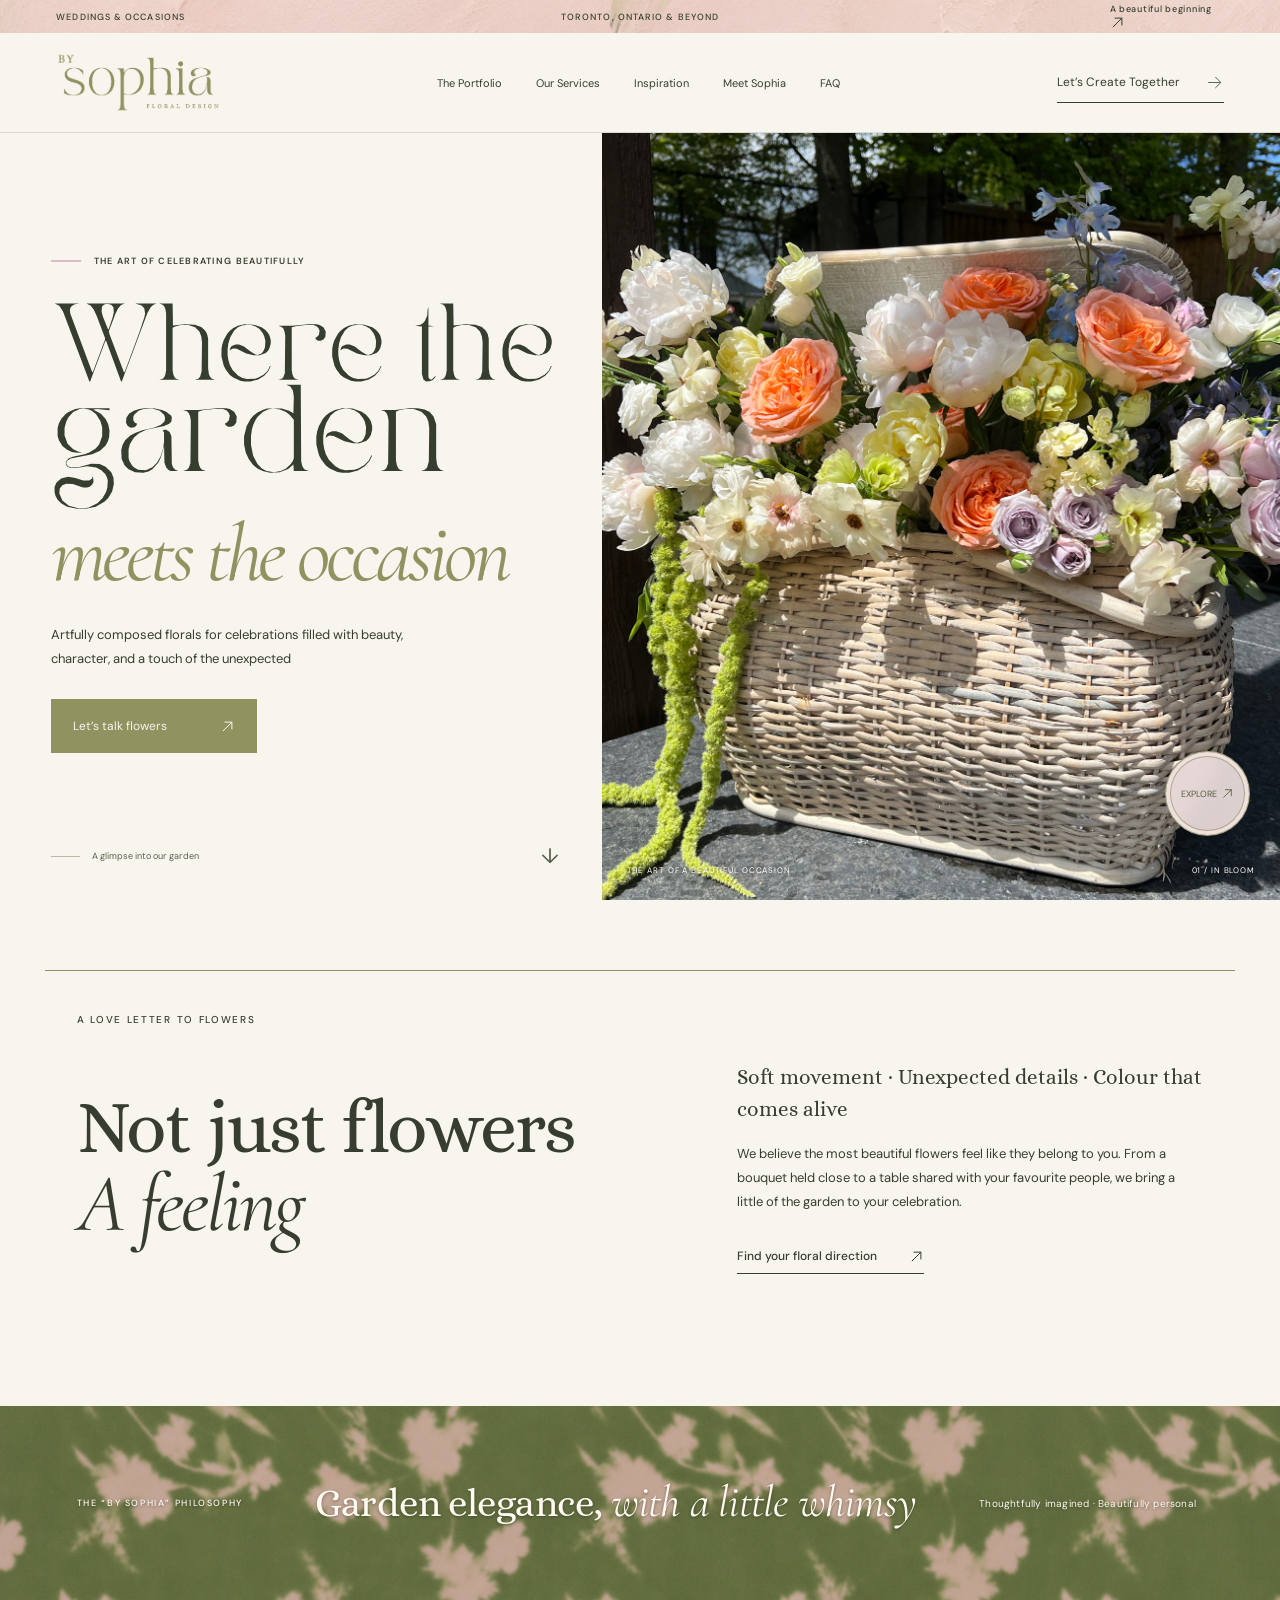
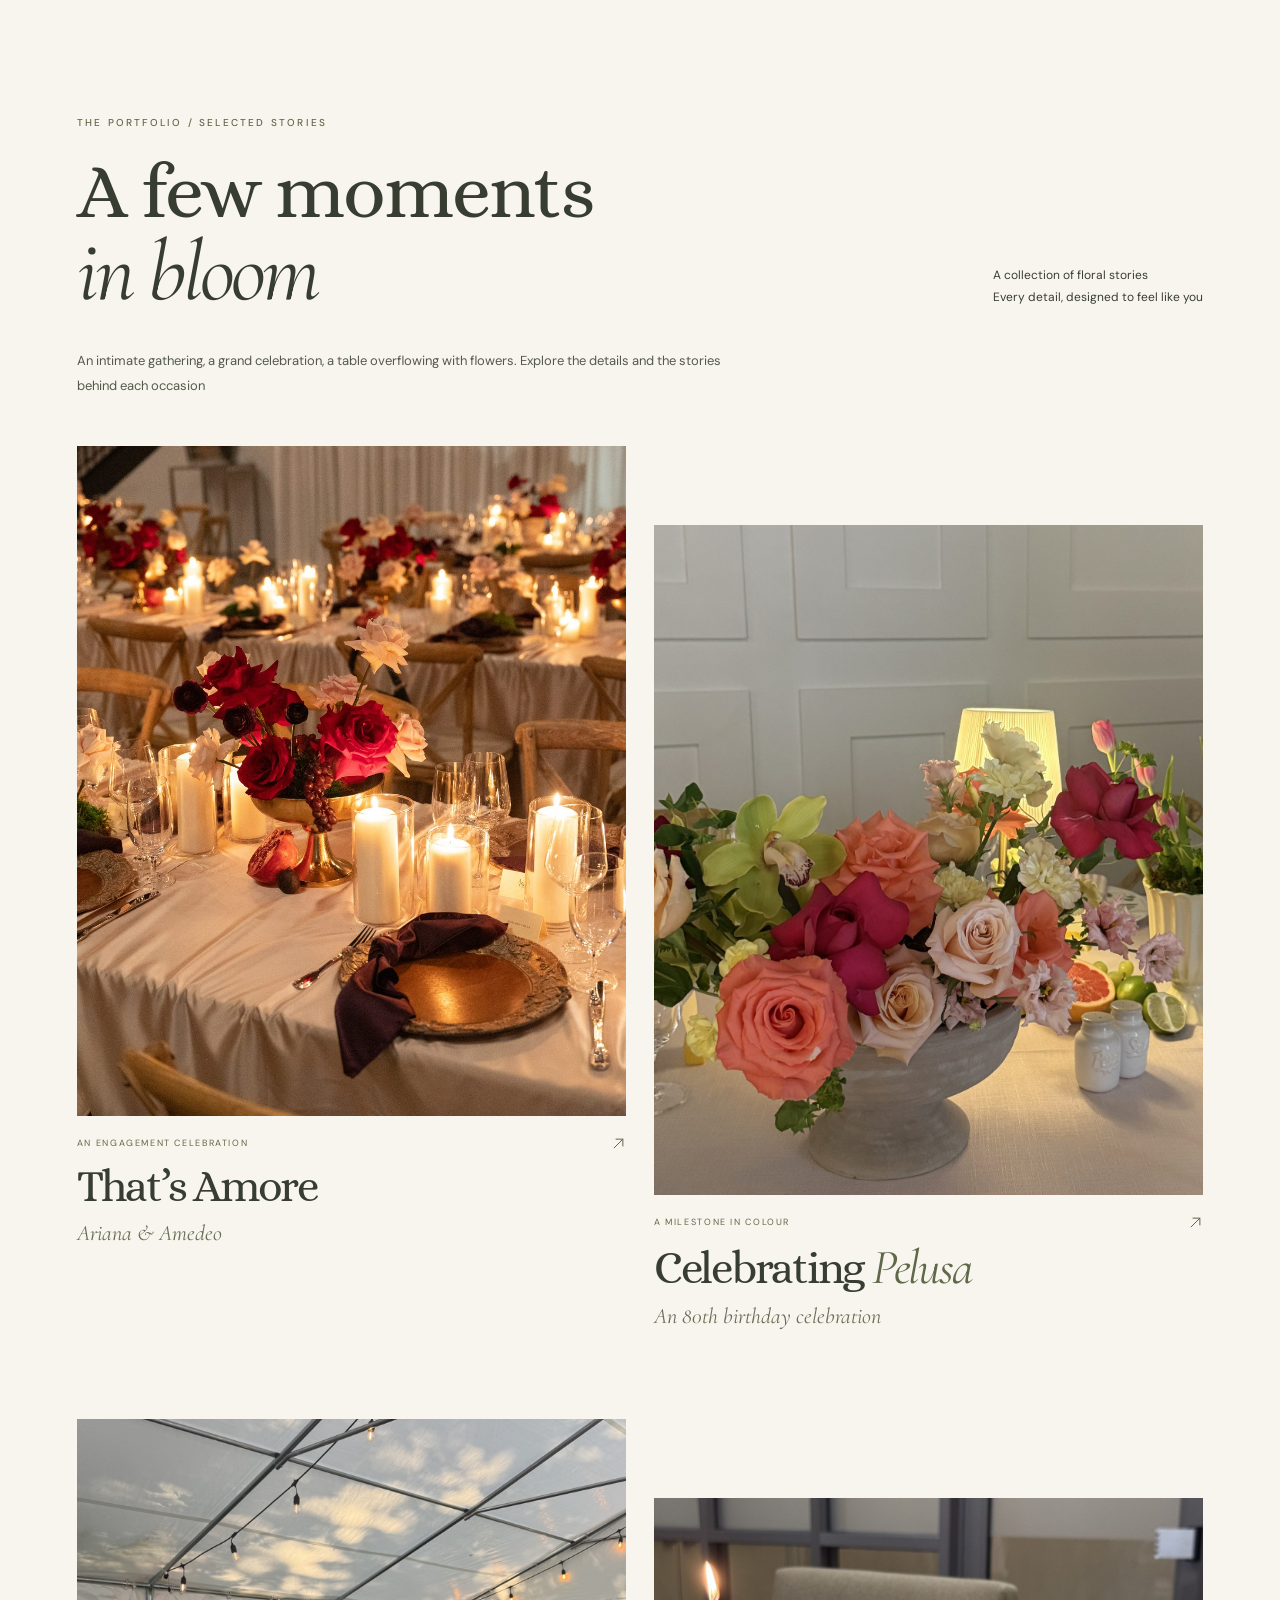
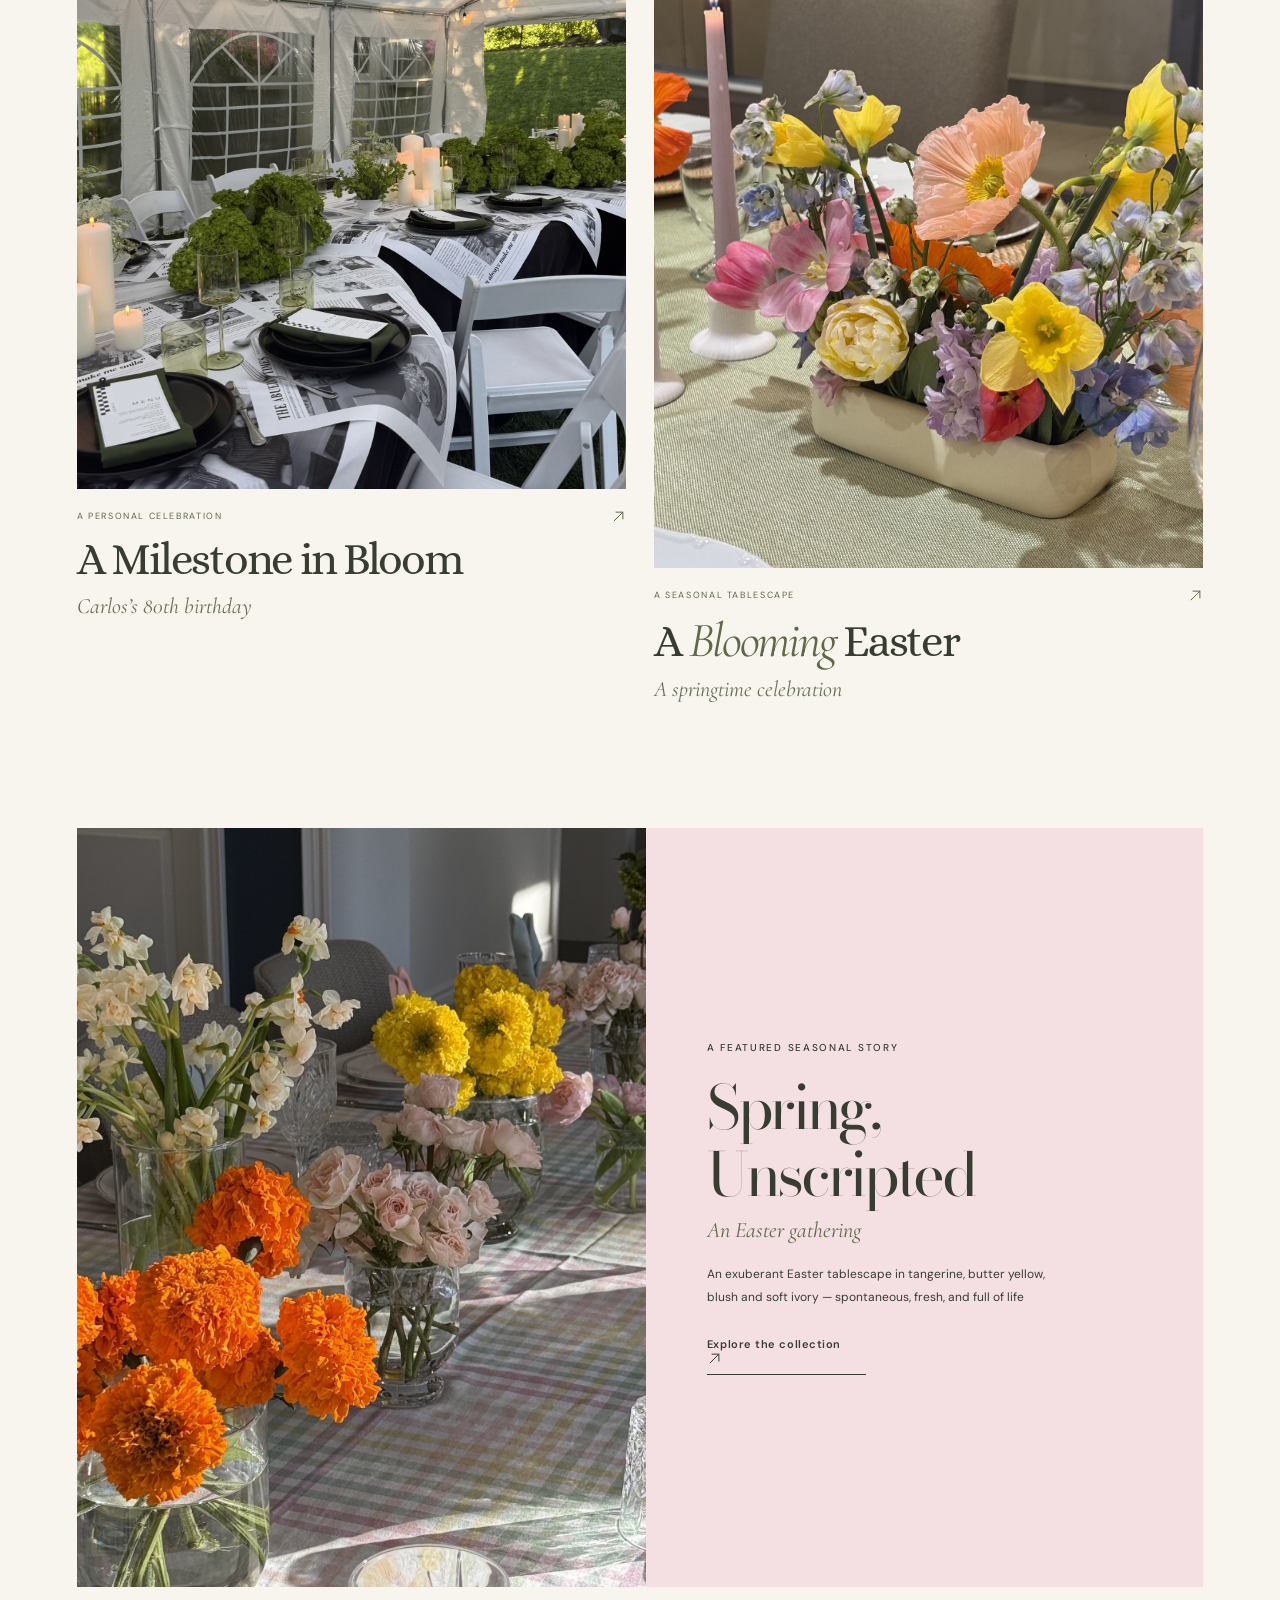
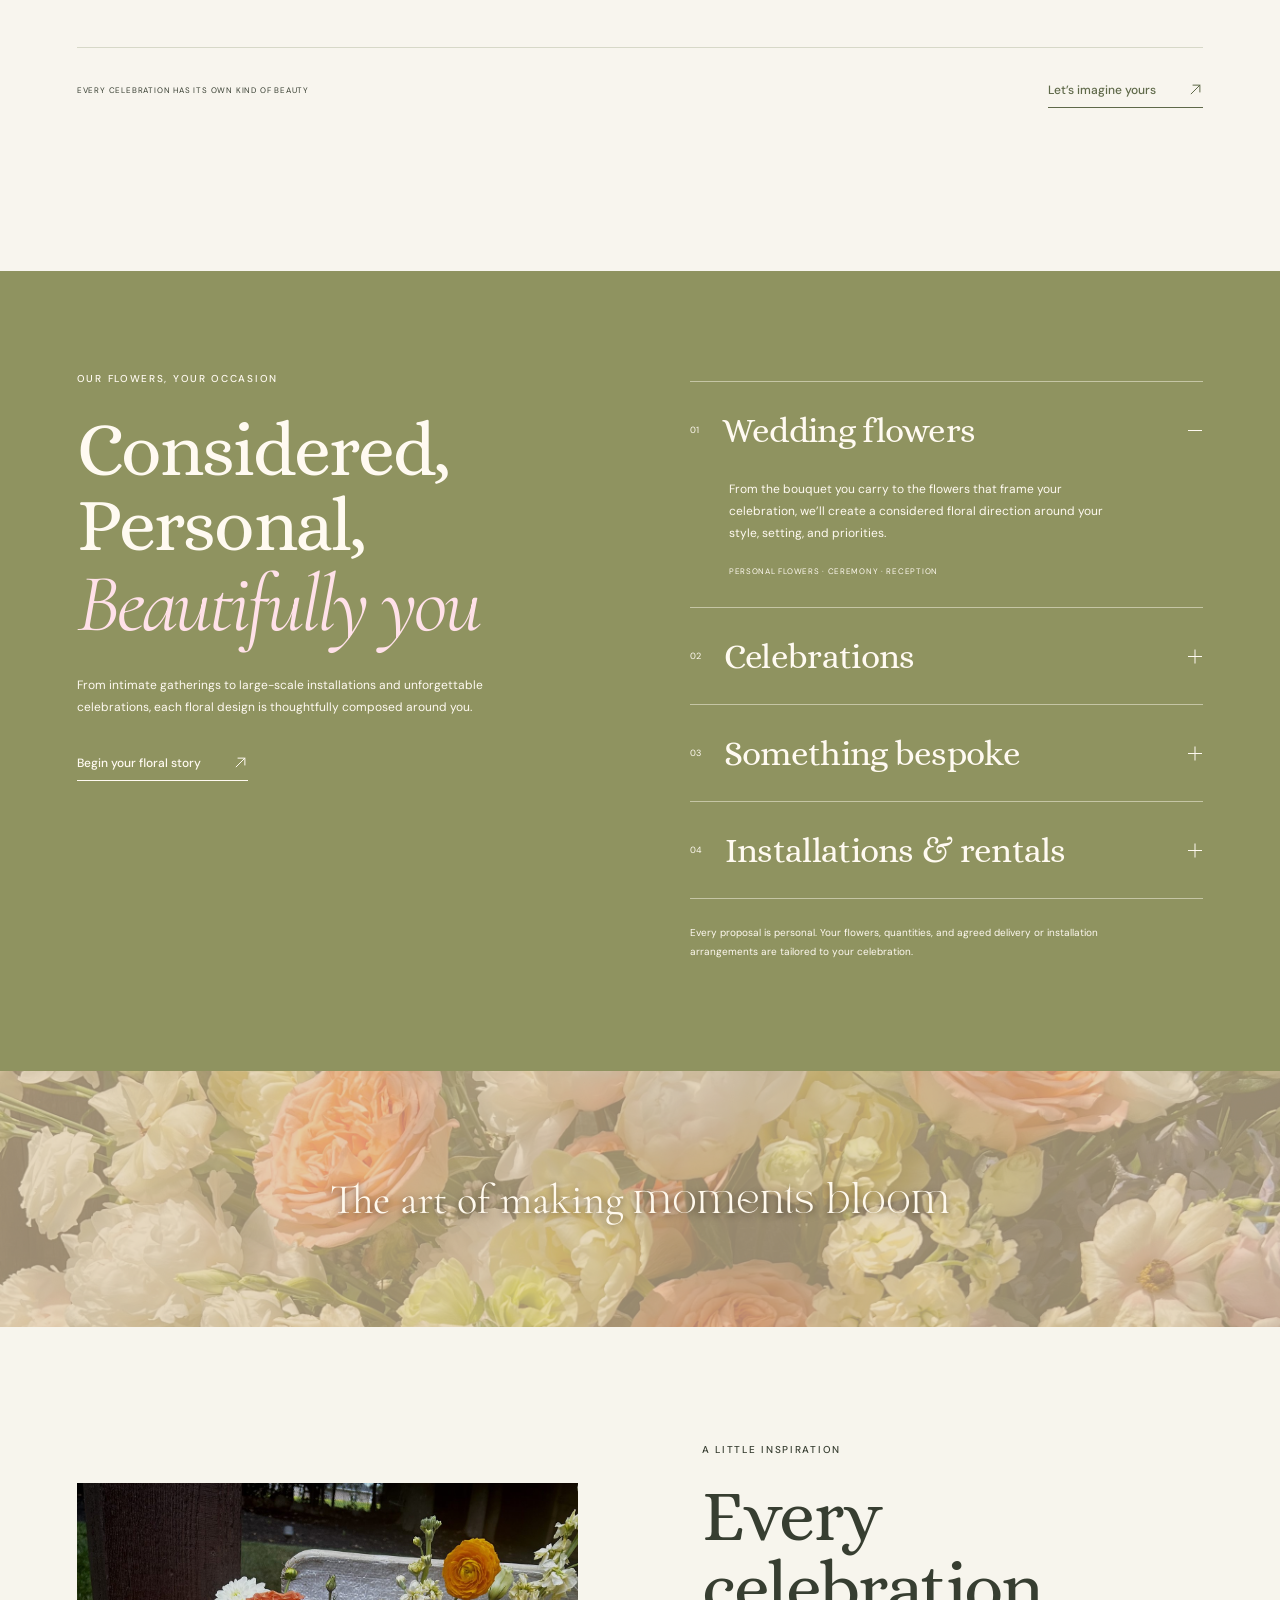
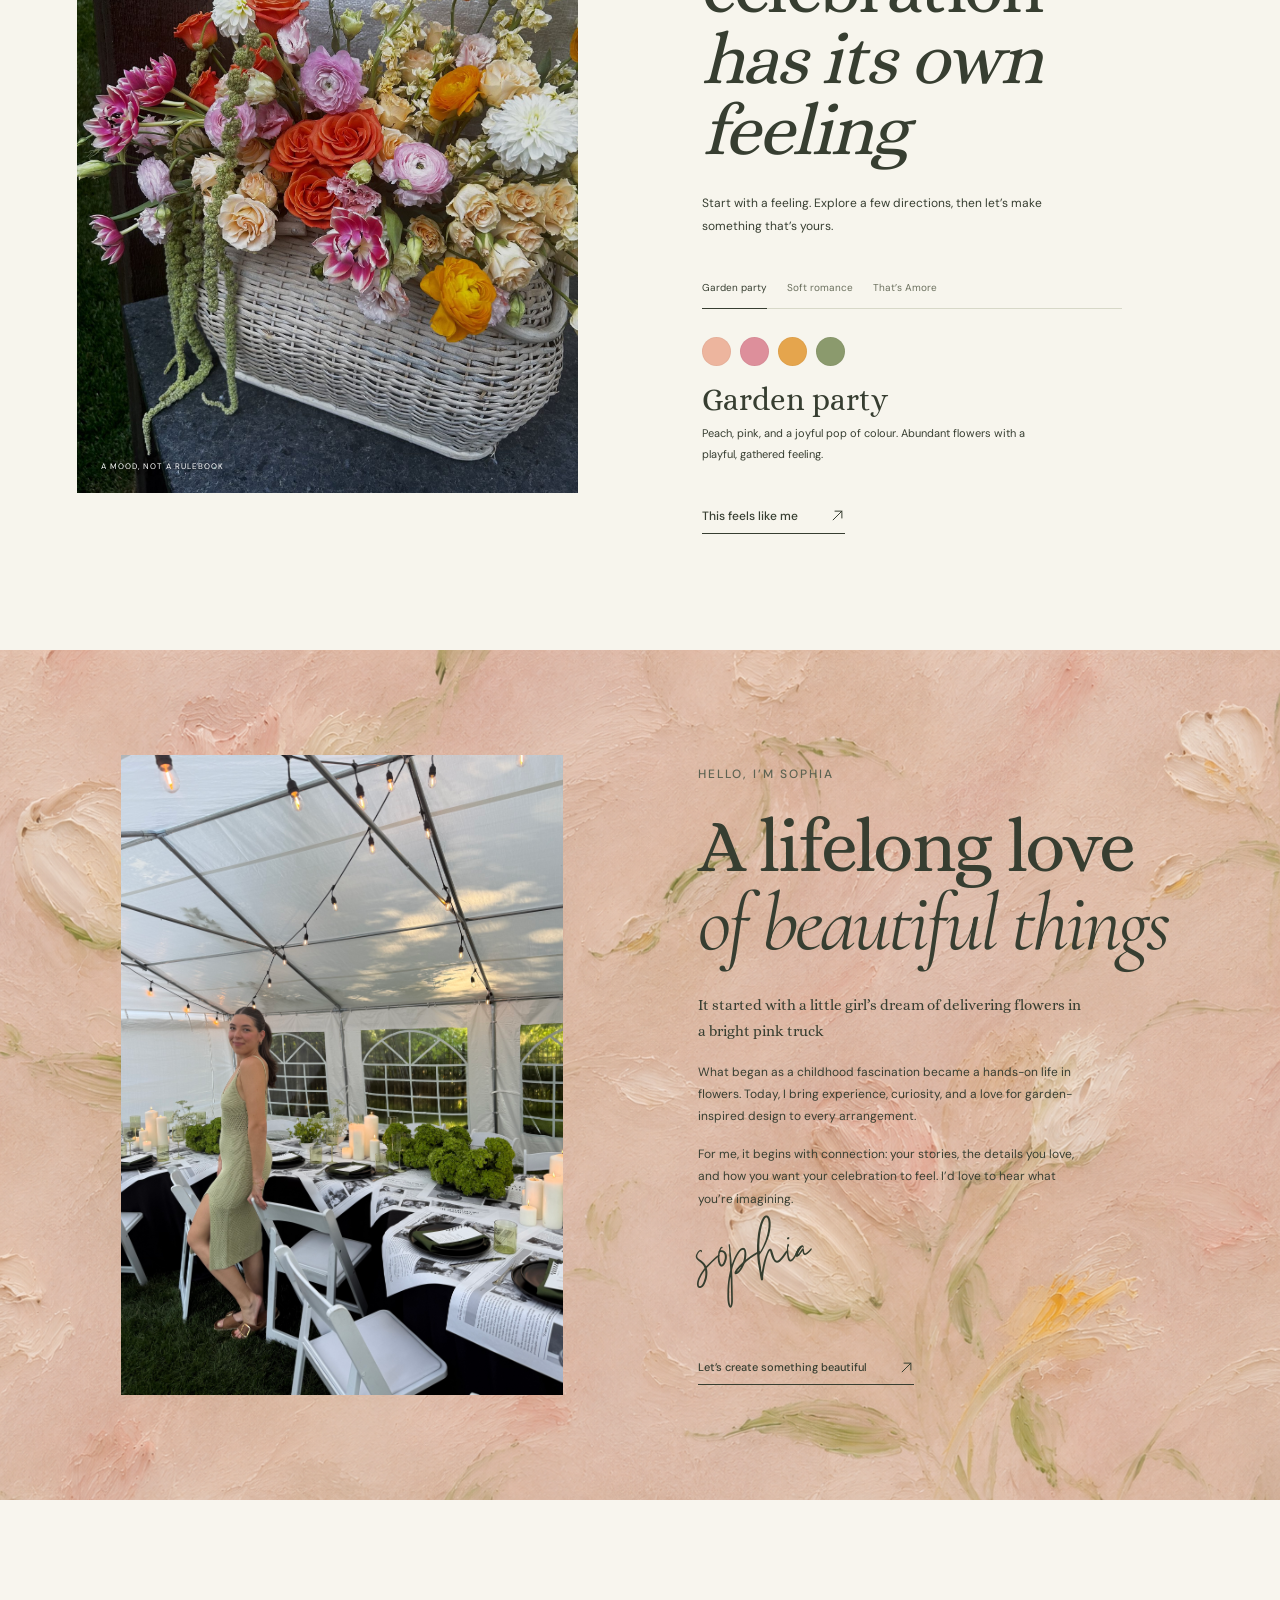
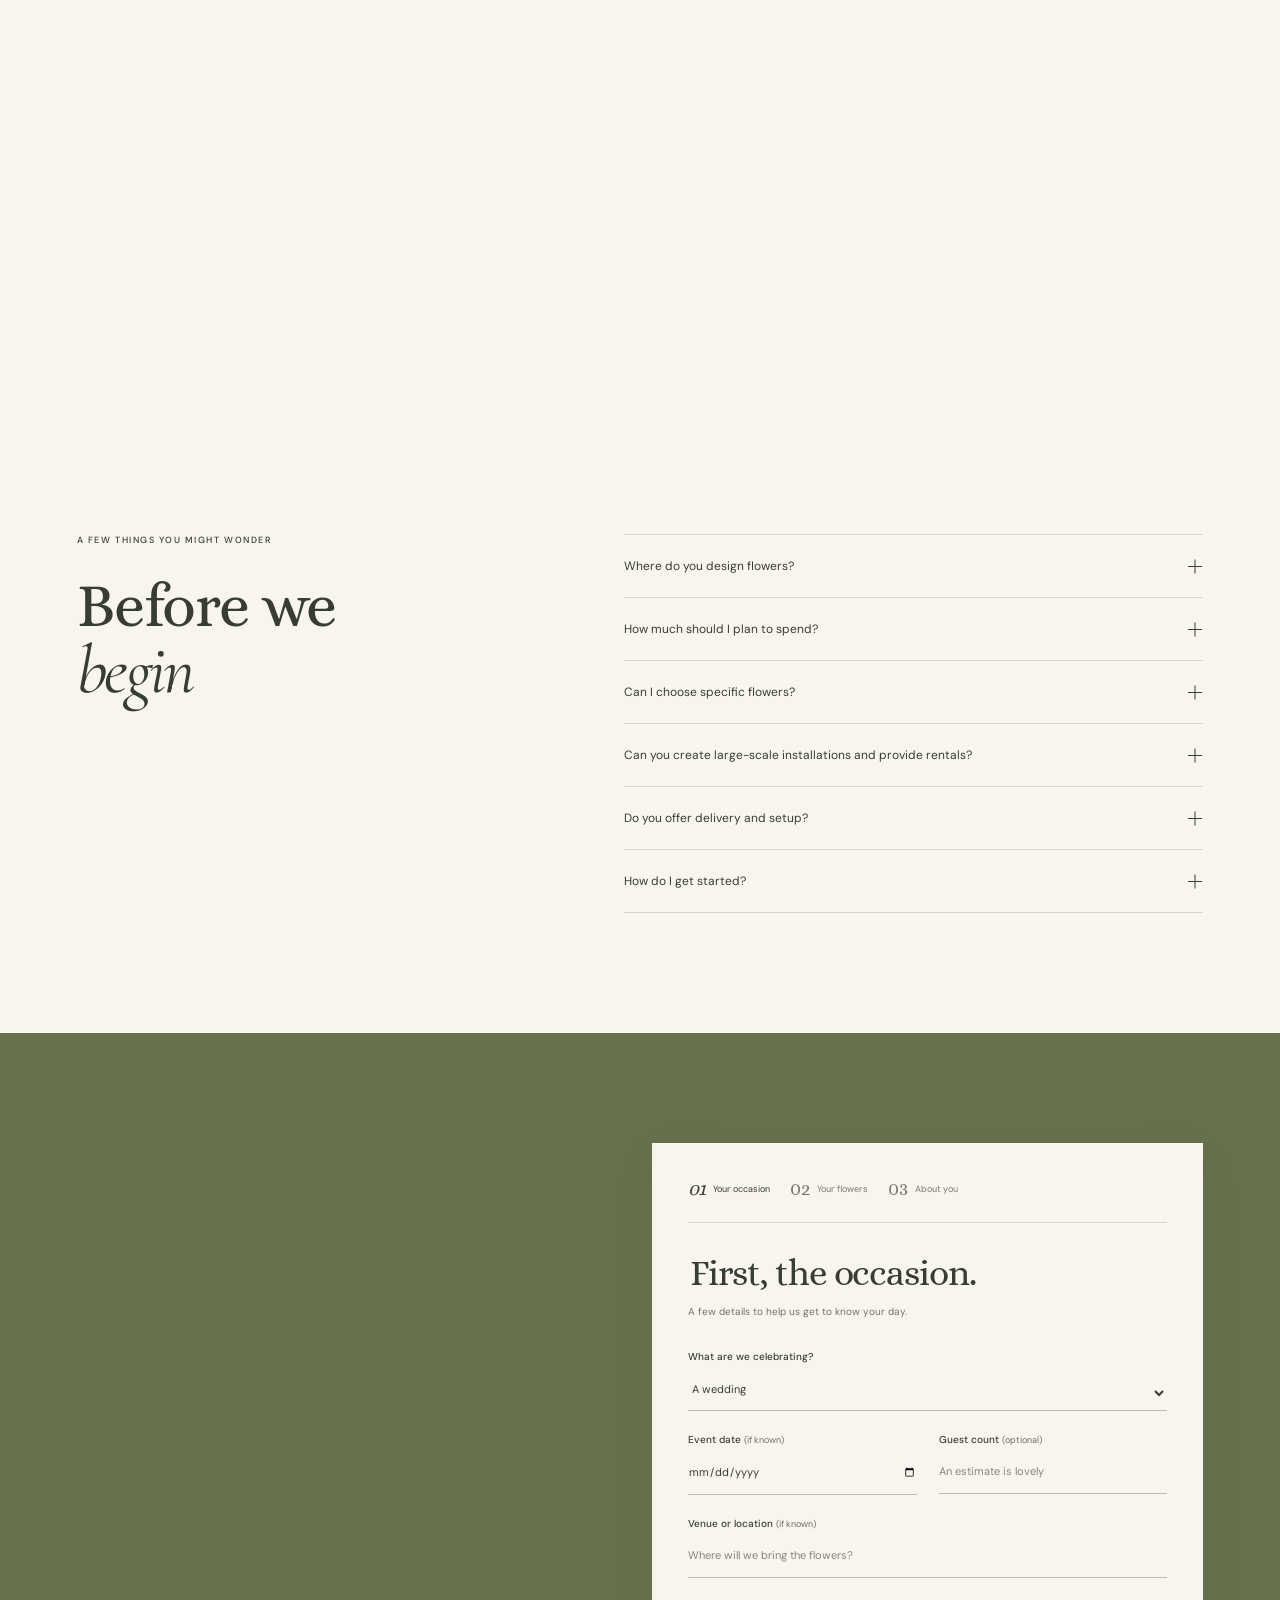
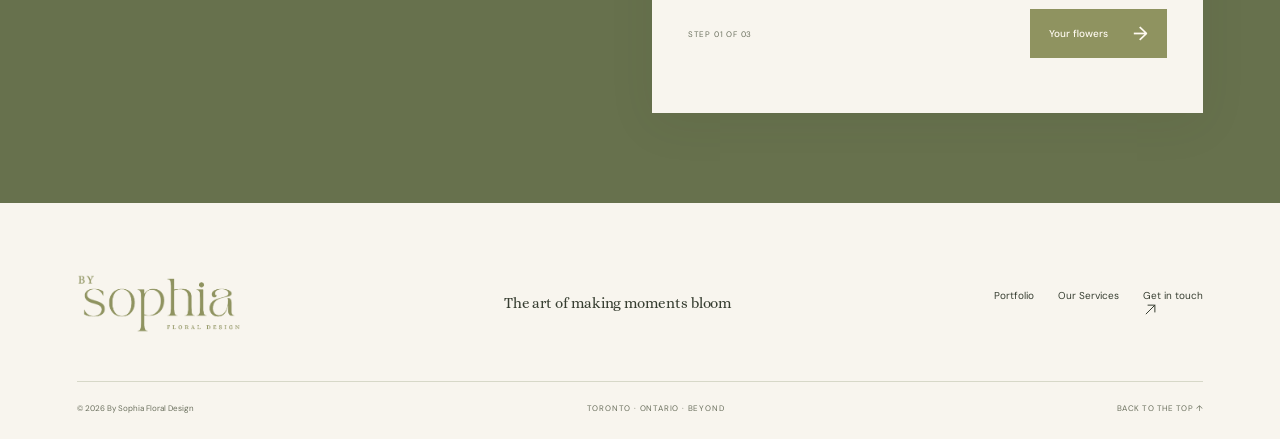
==== commit 6fcef31c: "Apply floral announcement bar and focus banner crop" ====
--- a/index.html
+++ b/index.html
@@ -20,13 +20,13 @@
 
 <link href="assets/favicon-s.svg?v=3" rel="icon" type="image/svg+xml"/>
 <link href="https://fonts.googleapis.com" rel="preconnect"/><link crossorigin="" href="https://fonts.gstatic.com" rel="preconnect"/><link href="https://fonts.googleapis.com/css2?family=Alice&amp;family=Bodoni+Moda:ital,wght@0,400;1,400&amp;family=Cormorant+Garamond:ital,wght@0,400;1,400&amp;family=DM+Sans:wght@400;500;600&amp;display=swap" rel="stylesheet"/>
-<link href="styles.css" rel="stylesheet"/><link href="approved-design.css?v=20261114-vine-removed" rel="stylesheet"/>
+<link href="styles.css" rel="stylesheet"/><link href="approved-design.css?v=20261117-floral-photo-banner" rel="stylesheet"/>
 <script defer="" src="script.js?v=palette-mood-4"></script>
 <link rel="preconnect" href="https://fonts.googleapis.com"/><link rel="preconnect" href="https://fonts.gstatic.com" crossorigin/><link href="https://fonts.googleapis.com/css2?family=Pinyon+Script&amp;display=swap" rel="stylesheet"/><style>
 /* Flower-first editorial strip: pale warm wash, readable one-line title. */
 @font-face{font-family:"Tan Pearl";src:url("tan-pearl.otf") format("opentype");font-display:swap}
 .editorial-break.editorial-break-full{display:block!important;position:relative!important;height:clamp(180px,20vw,270px)!important;min-height:0!important;overflow:hidden!important;background:#d6c4a7}
-.editorial-break.editorial-break-full>img{position:absolute!important;inset:0!important;width:100%!important;height:100%!important;object-fit:cover!important;object-position:50% 35%!important;filter:none!important}
+.editorial-break.editorial-break-full>img{position:absolute!important;inset:0!important;width:100%!important;height:100%!important;object-fit:cover!important;object-position:50% 38%!important;transform:scale(1.12);transform-origin:50% 38%;filter:none!important}
 .editorial-break.editorial-break-full:after{content:"";position:absolute!important;inset:0!important;background:rgba(220,198,163,.68)!important;pointer-events:none}
 .editorial-break.editorial-break-full .editorial-break-copy{position:absolute!important;inset:0!important;top:0!important;left:0!important;right:0!important;bottom:0!important;transform:none!important;display:flex!important;align-items:center!important;justify-content:center!important;text-align:center!important;max-width:none!important;width:100%!important;padding:8px 12px!important;box-sizing:border-box!important;z-index:2!important;color:#fffaf1!important}
 .editorial-break.editorial-break-full .editorial-break-copy p.editorial-statement{display:flex!important;flex-direction:row!important;align-items:baseline!important;justify-content:center!important;gap:.22em!important;font-size:clamp(27px,3.3vw,57px)!important;line-height:1.12!important;letter-spacing:0!important;margin:0!important;padding:0!important;white-space:nowrap!important;max-width:100%!important;color:#fffaf1!important;text-shadow:0 1px 5px rgba(38,36,27,.17)!important;transform:none!important}
@@ -34,14 +34,14 @@
 .editorial-break-full .editorial-statement-pearl{font-family:"Tan Pearl",Georgia,serif!important;font-size:.73em!important;font-weight:400!important;font-style:normal!important;white-space:nowrap!important}
 @media(max-width:800px){
 .editorial-break.editorial-break-full{height:145px!important;min-height:0!important}
-.editorial-break.editorial-break-full>img{object-position:50% 35%!important;transform:scale(1.4)!important;transform-origin:50% 35%!important}
+.editorial-break.editorial-break-full>img{object-position:50% 38%!important;transform:scale(1.4)!important;transform-origin:50% 38%!important}
 .editorial-break.editorial-break-full:after{background:rgba(220,198,163,.72)!important}
 .editorial-break.editorial-break-full .editorial-break-copy p.editorial-statement{font-size:clamp(17px,4.35vw,32px)!important;gap:.16em!important}
 }
 </style></head>
 <body>
 <a class="skip-link" href="#main">Skip to content</a>
-<div class="announcement"><span>WEDDINGS &amp; OCCASIONS</span><span class="announcement-location">TORONTO, ONTARIO &amp; BEYOND</span><a href="#enquire">A beautiful beginning <span aria-hidden="true"><svg class="text-arrow-icon" aria-hidden="true" viewBox="0 0 24 24" width="15" height="15" fill="none" stroke="currentColor" stroke-width="1.6" stroke-linecap="round" stroke-linejoin="round"><path d="M5 19 19 5M8 5h11v11"/></svg></span></a></div>
+<div class="announcement announcement--floral"><span>WEDDINGS &amp; OCCASIONS</span><span class="announcement-location">TORONTO, ONTARIO &amp; BEYOND</span><a href="#enquire">A beautiful beginning <span aria-hidden="true"><svg class="text-arrow-icon" aria-hidden="true" viewBox="0 0 24 24" width="15" height="15" fill="none" stroke="currentColor" stroke-width="1.6" stroke-linecap="round" stroke-linejoin="round"><path d="M5 19 19 5M8 5h11v11"/></svg></span></a></div>
 <header class="site-header" id="top">
 <a aria-label="By Sophia Floral Design home" class="brand" href="#top" onclick="window.scrollTo({top:0,behavior:'smooth'});return false;"><img alt="By Sophia Floral Design" class="brand-logo" src="assets/logo-olive.png"/></a>
 <nav aria-label="Main navigation" class="desktop-nav"><a href="#portfolio">The Portfolio</a><a href="#flowers">Our Services</a><a href="#inspiration">Inspiration</a><a href="#sophia">Meet Sophia</a><a href="#faq">FAQ</a></nav>
--- a/approved-design.css
+++ b/approved-design.css
@@ -586,15 +586,7 @@
   background-repeat: no-repeat !important;
 }
 
-/* Editorial 'moments bloom' banner: vintage embroidered floral linen. */
-.editorial-break.editorial-break-full {
-  background-color: #4c3026 !important;
-  background-image: linear-gradient(rgba(39,25,20,.25),rgba(39,25,20,.25)), url("Vintage%20Embroidered%20Floral%20Linen%20Pattern.png") !important;
-  background-position: center center !important;
-  background-size: cover !important;
-  background-repeat: no-repeat !important;
-}
-.editorial-break.editorial-break-full > img { opacity: 0 !important; }
+/* Keep the cream lettering legible over the floral photograph. */
 .editorial-break.editorial-break-full .editorial-break-copy { background: transparent !important; }
 .editorial-break.editorial-break-full .editorial-statement,
 .editorial-break.editorial-break-full .editorial-statement span { color: #fff9ed !important; text-shadow: 0 2px 7px rgba(28,17,14,.6) !important; }
@@ -623,3 +615,12 @@
   transform: scale(1.10) !important;
   transform-origin: 50% 46% !important;
 }
+
+/* Blush floral canvas behind the homepage announcement bar. */
+.announcement.announcement--floral {
+  background-image: linear-gradient(rgb(246 227 227 / 53%), rgb(246 227 227 / 53%)),
+    url("Impressionistic%20Blush%20Floral%20Canvas.png") !important;
+  background-size: 100% 100%, max(100%, 540px) auto;
+  background-position: center, 23% 28%;
+  background-repeat: no-repeat;
+}
